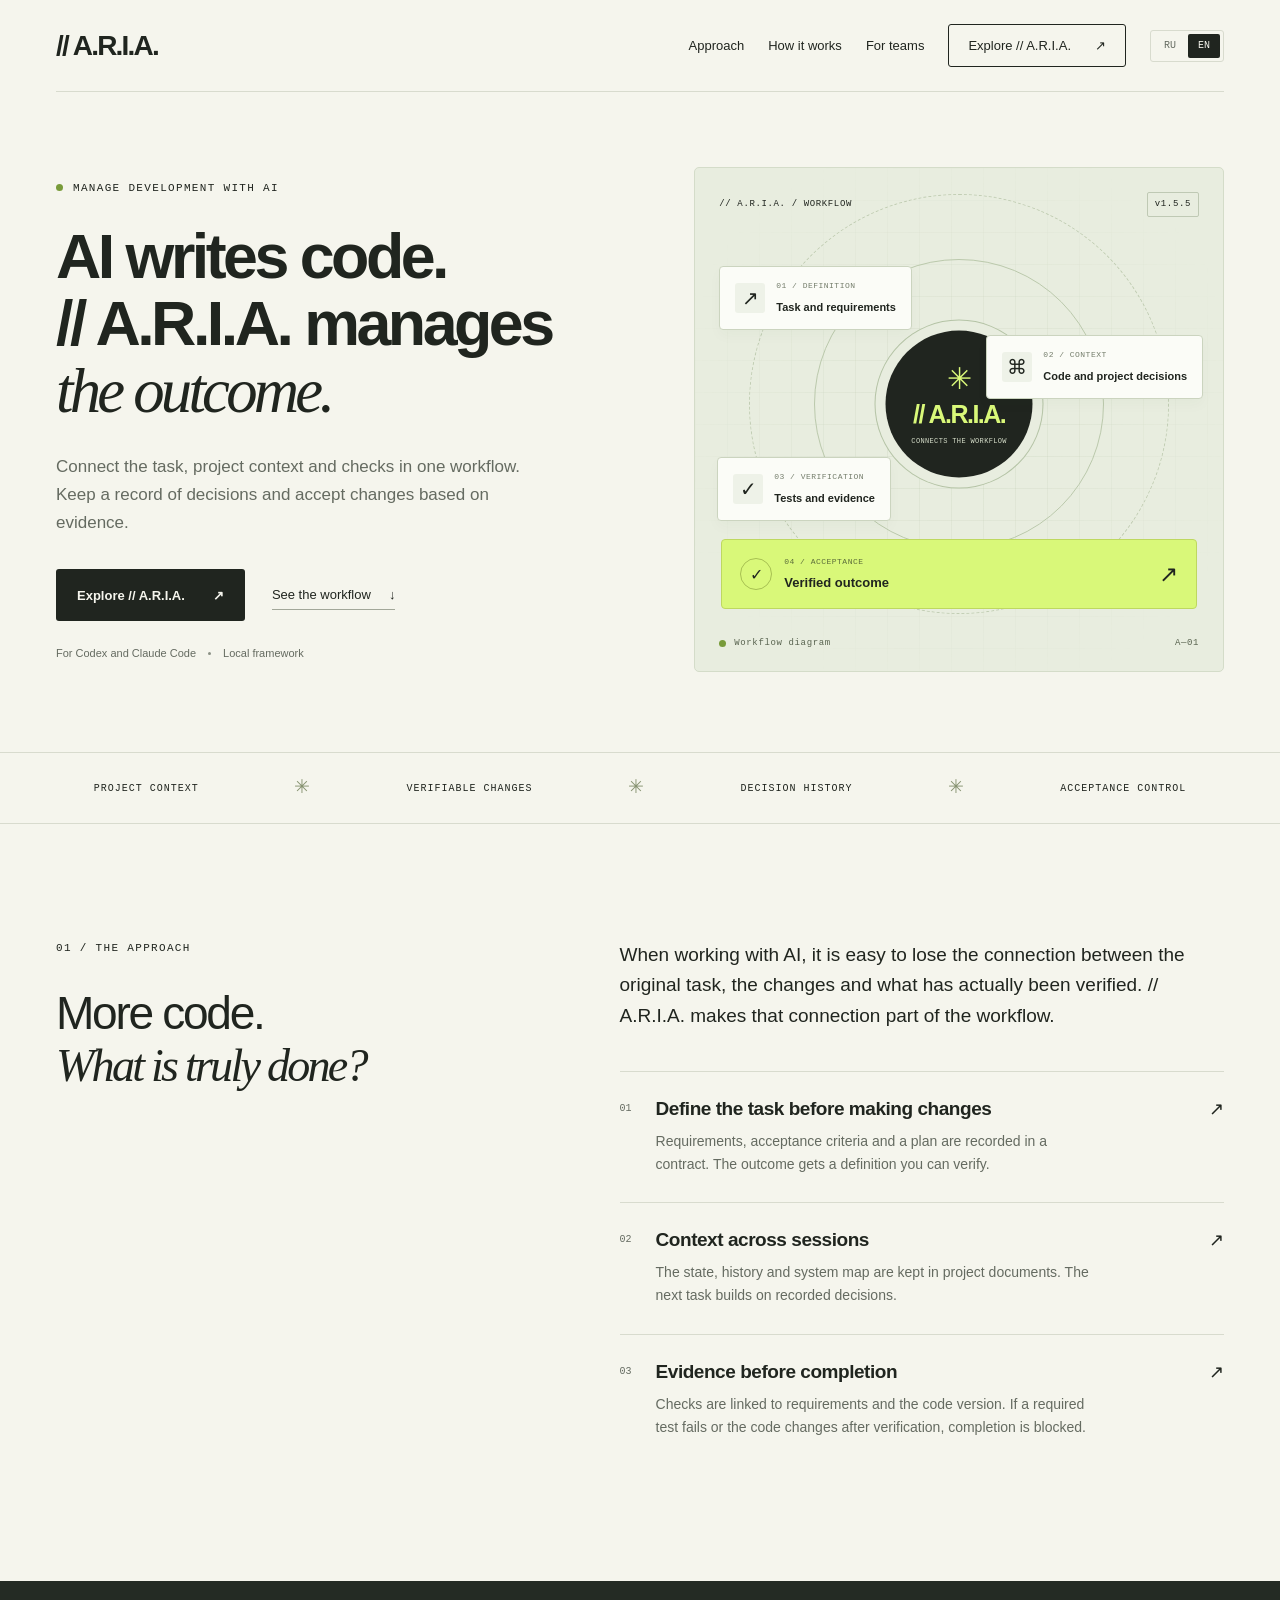
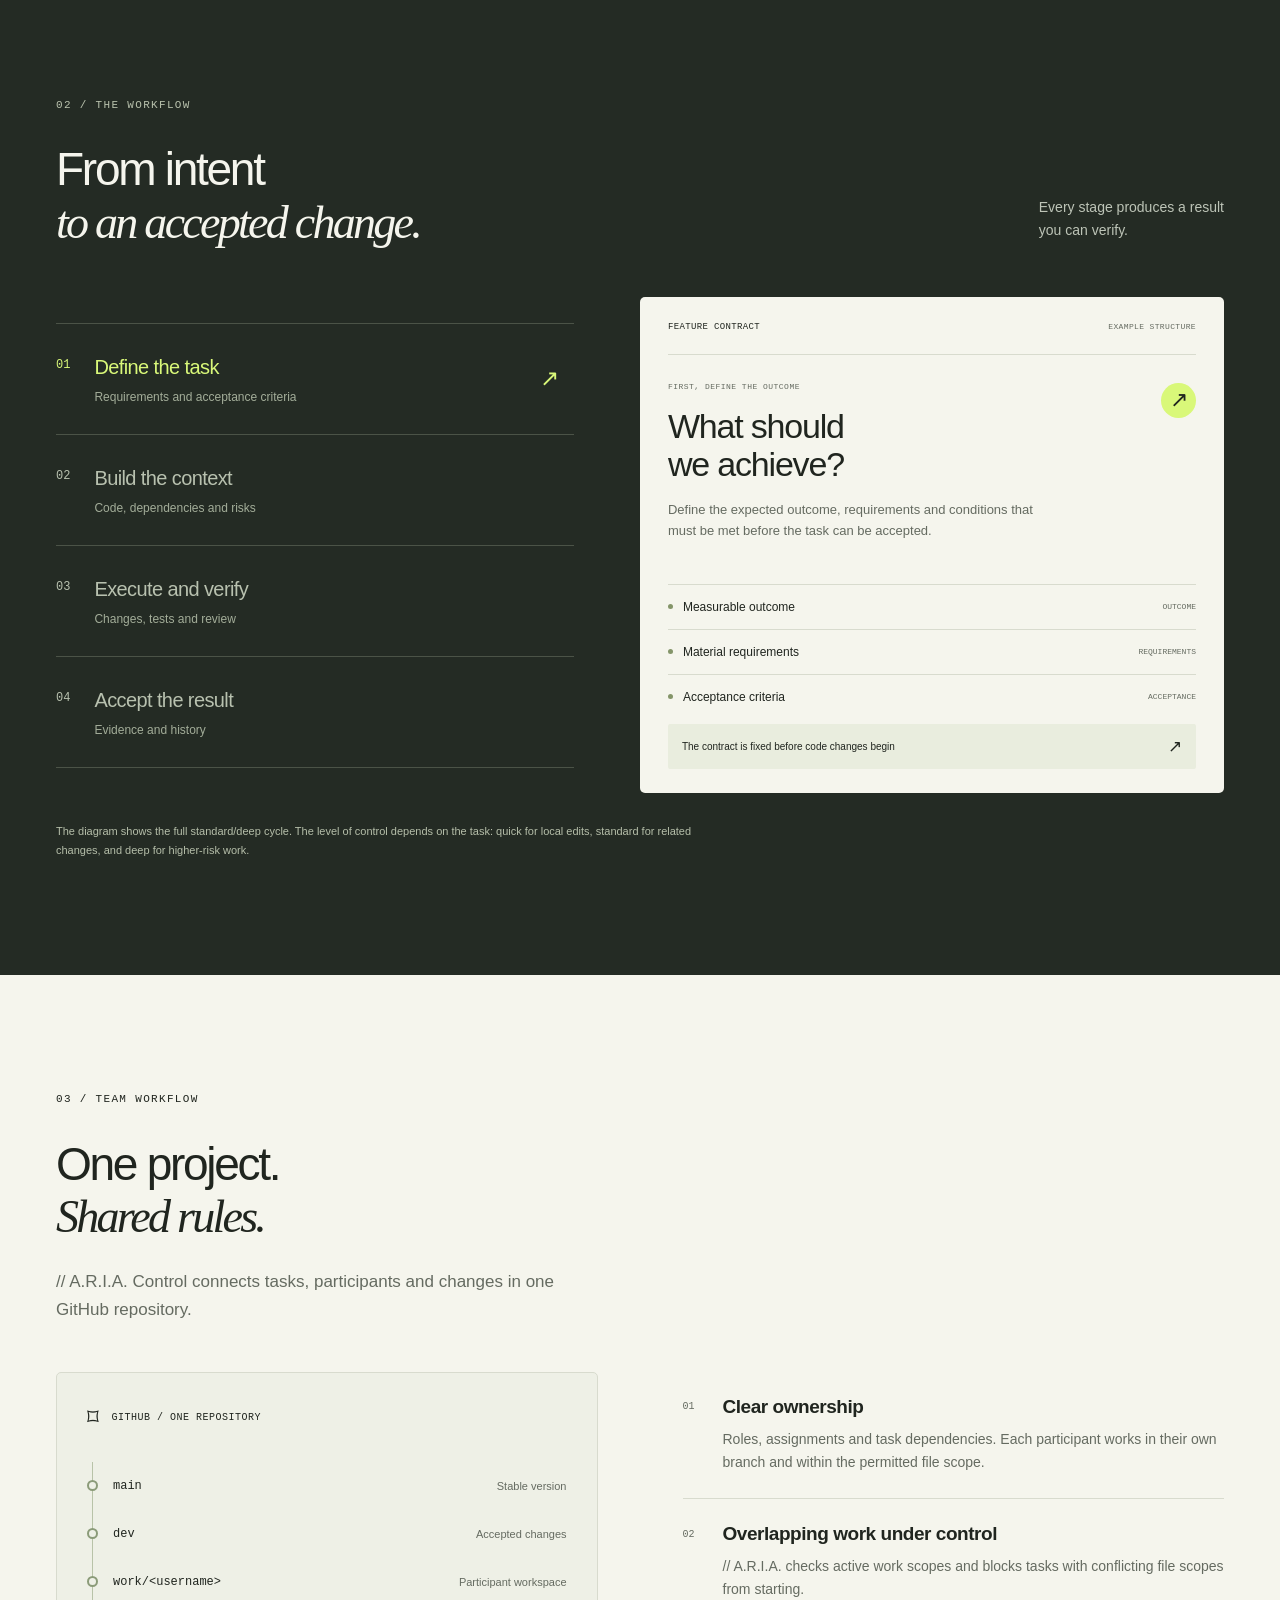
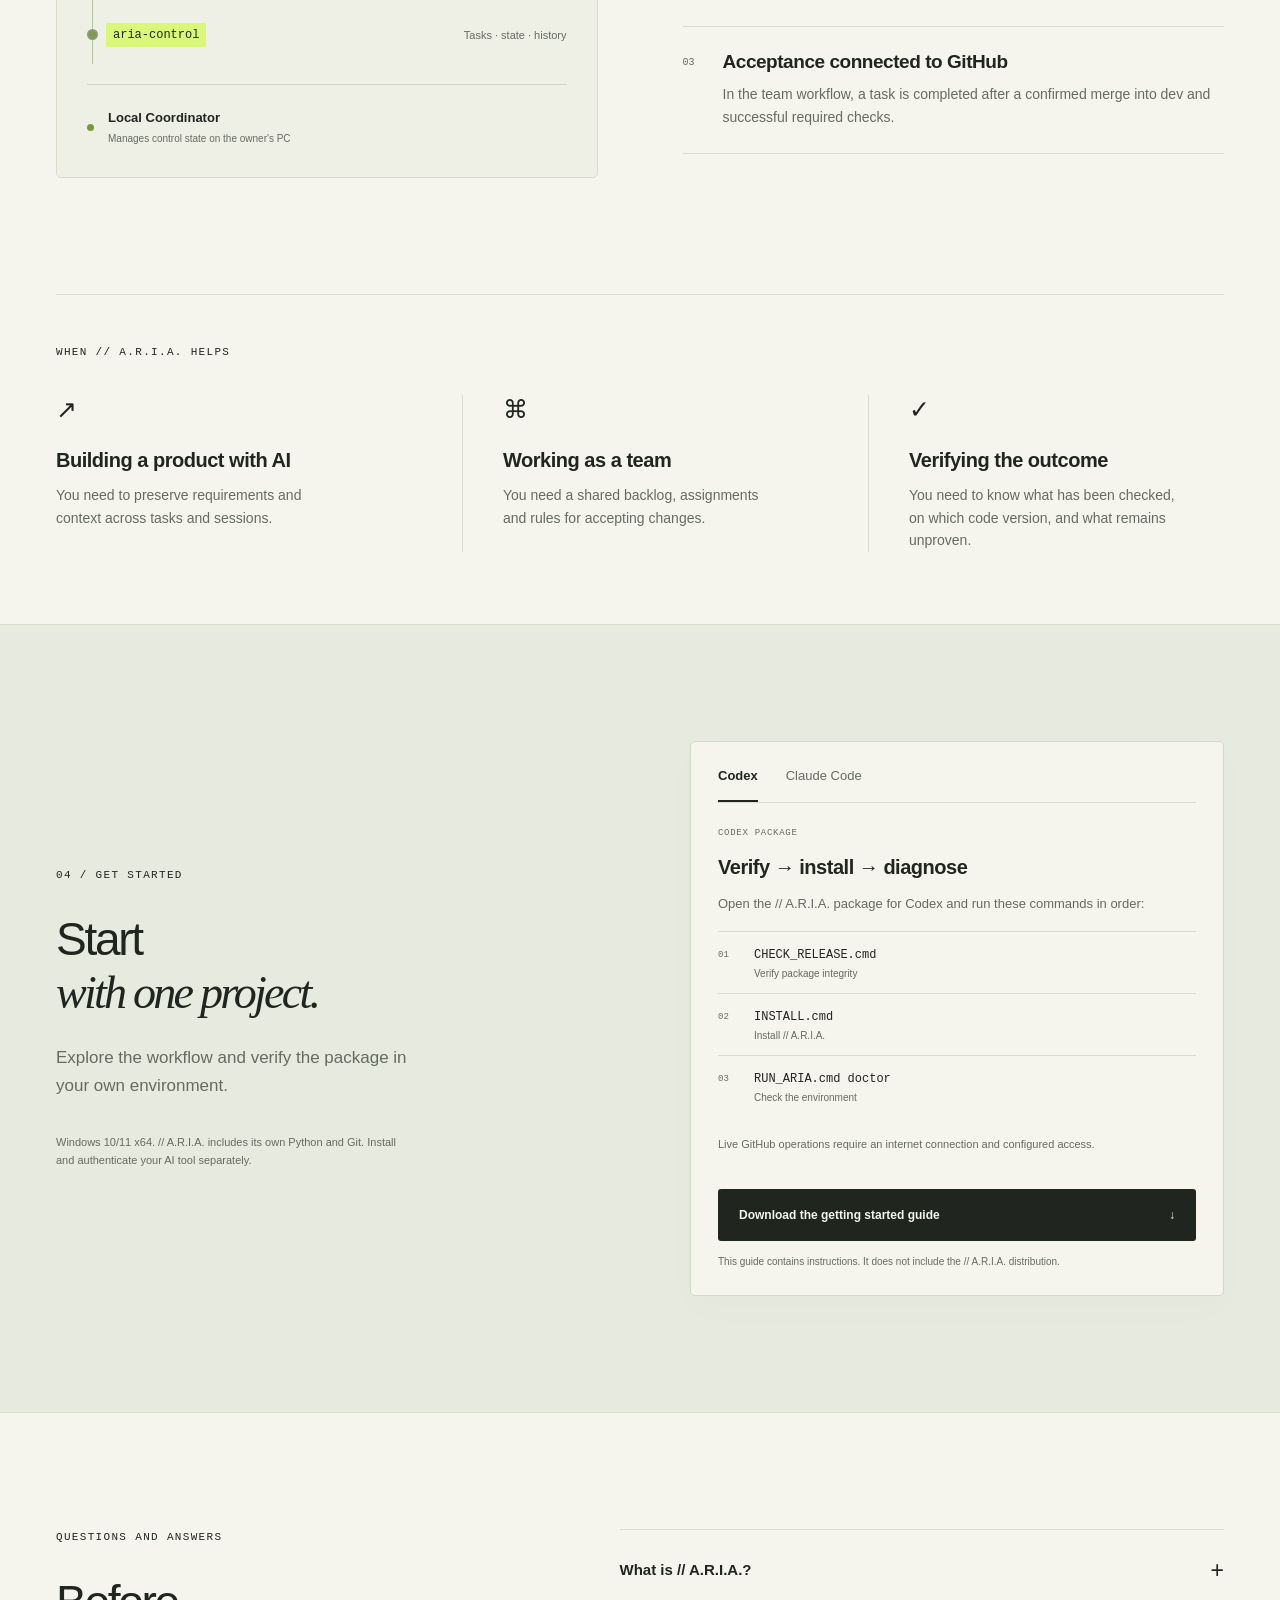
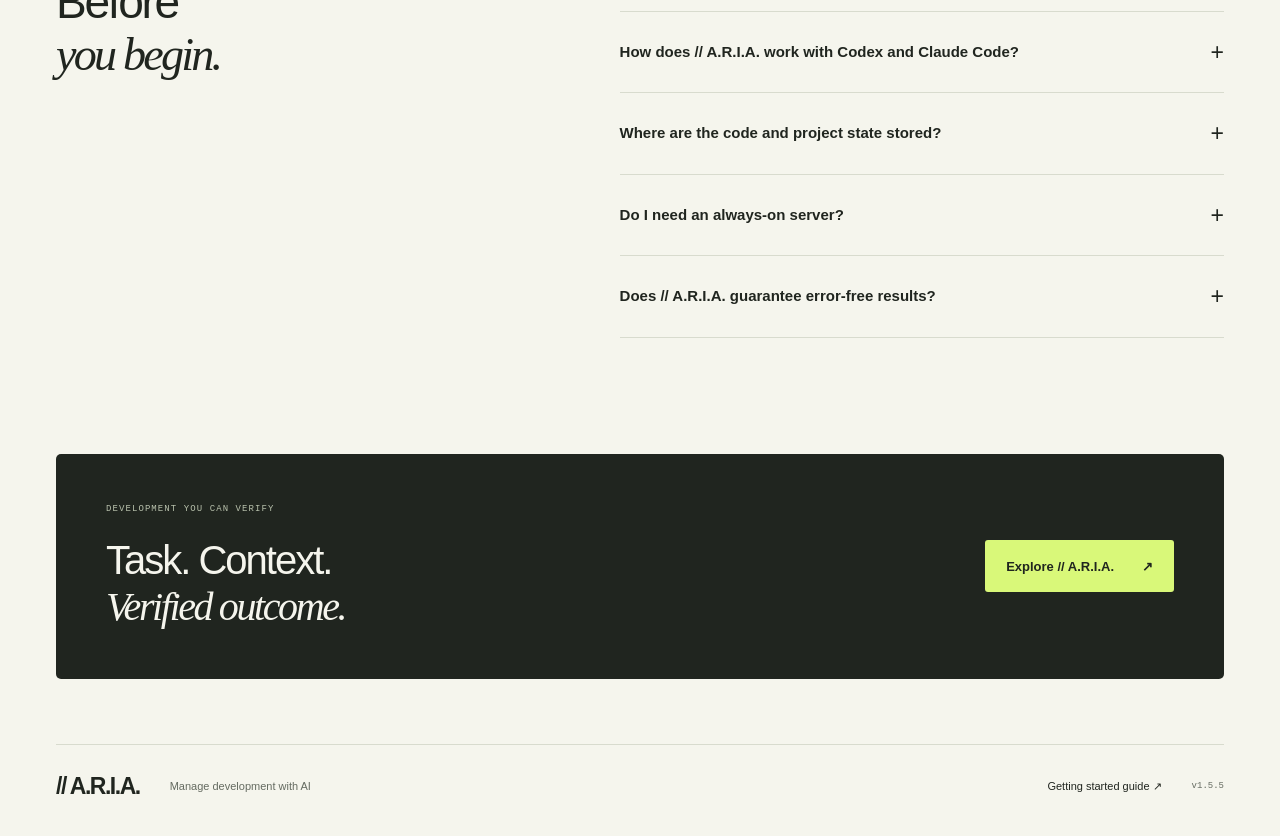
==== en.html @ c6d663f5 "Publish bilingual A.R.I.A. website" ====
<!doctype html>
<html lang="en">
<head>
  <meta charset="utf-8">
  <meta name="viewport" content="width=device-width, initial-scale=1">
  <meta name="theme-color" content="#20251f">
  <meta name="description" content="// A.R.I.A. — manage development with AI. Project context, requirements, checks and a history of accepted changes in one workflow. For Codex and Claude Code.">
  <title>// A.R.I.A. — from task to verified outcome</title>
  <link rel="stylesheet" href="styles.css">
  <link rel="alternate" hreflang="ru" href="index.html">
  <link rel="alternate" hreflang="en" href="en.html">
  <script src="app.js" defer></script>
</head>
<body>
  <a class="skip-link" href="#main">Skip to content</a>
  <header class="header">
    <a href="#" class="brand" aria-label="// A.R.I.A. — home">// A.R.I.A.</a>
    <nav id="navigation" aria-label="Main navigation">
      <a href="#approach">Approach</a>
      <a href="#workflow">How it works</a>
      <a href="#team">For teams</a>
      <a href="#start" class="nav-cta">Explore // A.R.I.A. <span aria-hidden="true">↗</span></a>
    </nav>
    <div class="header-actions">
      <div class="language-switch" aria-label="Select language">
        <a href="index.html" lang="ru" hreflang="ru" aria-label="Русский">RU</a>
        <a href="en.html" lang="en" hreflang="en" aria-label="English" aria-current="page">EN</a>
      </div>
      <button class="menu-toggle" aria-expanded="false" aria-controls="navigation" aria-label="Open menu"><span></span><span></span></button>
    </div>
  </header>
  <main id="main">
    <section class="hero section-shell">
      <div class="hero-copy">
        <p class="eyebrow"><span class="signal" aria-hidden="true"></span> MANAGE DEVELOPMENT WITH AI</p>
        <h1>AI writes code.<br><span class="hero-command">// A.R.I.A.</span> manages<br><span class="serif">the outcome.</span></h1>
        <p class="hero-description">Connect the task, project context and checks in one workflow. Keep a record of decisions and accept changes based on evidence.</p>
        <div class="hero-actions"><a class="button button-dark" href="#start">Explore // A.R.I.A. <span aria-hidden="true">↗</span></a><a class="text-link" href="#workflow">See the workflow <span aria-hidden="true">↓</span></a></div>
        <div class="hero-meta"><span>For Codex and Claude Code</span><span class="meta-divider" aria-hidden="true"></span><span>Local framework</span></div>
      </div>
      <div class="hero-visual" aria-label="Diagram connecting the task, checks and outcome">
        <div class="visual-grid" aria-hidden="true"></div>
        <div class="visual-topline"><span>// A.R.I.A. / WORKFLOW</span><span class="visual-version">v1.5.5</span></div>
        <div class="orbit orbit-one" aria-hidden="true"></div><div class="orbit orbit-two" aria-hidden="true"></div>
        <div class="node node-task"><span class="node-icon" aria-hidden="true">↗</span><div><small>01 / DEFINITION</small><strong>Task and requirements</strong></div></div>
        <div class="node node-context"><span class="node-icon" aria-hidden="true">⌘</span><div><small>02 / CONTEXT</small><strong>Code and project decisions</strong></div></div>
        <div class="core"><span class="core-plus" aria-hidden="true">✳</span><span class="core-name">// A.R.I.A.</span><small>CONNECTS THE WORKFLOW</small></div>
        <div class="node node-evidence"><span class="node-icon" aria-hidden="true">✓</span><div><small>03 / VERIFICATION</small><strong>Tests and evidence</strong></div></div>
        <div class="result-node"><span class="result-check" aria-hidden="true">✓</span><div><small>04 / ACCEPTANCE</small><strong>Verified outcome</strong></div><span class="result-arrow" aria-hidden="true">↗</span></div>
        <div class="visual-bottomline"><span class="signal" aria-hidden="true"></span> Workflow diagram <span class="visual-coordinate" aria-hidden="true">A—01</span></div>
      </div>
    </section>
    <div class="principles-strip" aria-label="// A.R.I.A. principles"><span>PROJECT CONTEXT</span><span aria-hidden="true">✳</span><span>VERIFIABLE CHANGES</span><span aria-hidden="true">✳</span><span>DECISION HISTORY</span><span aria-hidden="true">✳</span><span>ACCEPTANCE CONTROL</span></div>

    <section id="approach" class="section-shell approach section-pad">
      <div class="section-heading"><p class="eyebrow">01 / THE APPROACH</p><h2>More code.<br><span class="serif">What is truly done?</span></h2></div>
      <div class="approach-body"><p class="section-intro">When working with AI, it is easy to lose the connection between the original task, the changes and what has actually been verified. // A.R.I.A. makes that connection part of the workflow.</p>
        <div class="approach-row"><span class="row-number">01</span><div><h3>Define the task before making changes</h3><p>Requirements, acceptance criteria and a plan are recorded in a contract. The outcome gets a definition you can verify.</p></div><span class="row-symbol" aria-hidden="true">↗</span></div>
        <div class="approach-row"><span class="row-number">02</span><div><h3>Context across sessions</h3><p>The state, history and system map are kept in project documents. The next task builds on recorded decisions.</p></div><span class="row-symbol" aria-hidden="true">↗</span></div>
        <div class="approach-row"><span class="row-number">03</span><div><h3>Evidence before completion</h3><p>Checks are linked to requirements and the code version. If a required test fails or the code changes after verification, completion is blocked.</p></div><span class="row-symbol" aria-hidden="true">↗</span></div>
      </div>
    </section>

    <section id="workflow" class="workflow section-pad">
      <div class="section-shell">
        <div class="workflow-heading"><div><p class="eyebrow">02 / THE WORKFLOW</p><h2>From intent<br><span class="serif">to an accepted change.</span></h2></div><p>Every stage produces a result<br>you can verify.</p></div>
        <div class="workflow-layout">
          <div class="workflow-steps" role="tablist" aria-label="// A.R.I.A. workflow stages" aria-orientation="vertical">
            <button id="step-contract" class="step active" role="tab" aria-selected="true" aria-controls="workflow-panel" data-step="contract"><span class="step-number">01</span><span><strong>Define the task</strong><small>Requirements and acceptance criteria</small></span><span class="step-arrow" aria-hidden="true">↗</span></button>
            <button id="step-context" class="step" role="tab" aria-selected="false" aria-controls="workflow-panel" tabindex="-1" data-step="context"><span class="step-number">02</span><span><strong>Build the context</strong><small>Code, dependencies and risks</small></span><span class="step-arrow" aria-hidden="true">↗</span></button>
            <button id="step-verify" class="step" role="tab" aria-selected="false" aria-controls="workflow-panel" tabindex="-1" data-step="verify"><span class="step-number">03</span><span><strong>Execute and verify</strong><small>Changes, tests and review</small></span><span class="step-arrow" aria-hidden="true">↗</span></button>
            <button id="step-accept" class="step" role="tab" aria-selected="false" aria-controls="workflow-panel" tabindex="-1" data-step="accept"><span class="step-number">04</span><span><strong>Accept the result</strong><small>Evidence and history</small></span><span class="step-arrow" aria-hidden="true">↗</span></button>
          </div>
          <div id="workflow-panel" class="workflow-panel" role="tabpanel" tabindex="0" aria-labelledby="step-contract">
            <div class="panel-topline"><span id="artifact-name">FEATURE CONTRACT</span><span class="panel-example">EXAMPLE STRUCTURE</span></div>
            <div class="panel-main"><span class="artifact-icon" aria-hidden="true">↗</span><p id="artifact-kicker" class="panel-kicker">FIRST, DEFINE THE OUTCOME</p><h3 id="artifact-title">What should<br>we achieve?</h3><p id="artifact-description">Define the expected outcome, requirements and conditions that must be met before the task can be accepted.</p></div>
            <div id="artifact-items" class="artifact-items"><div><span class="item-dot" aria-hidden="true"></span><span>Measurable outcome</span><small>OUTCOME</small></div><div><span class="item-dot" aria-hidden="true"></span><span>Material requirements</span><small>REQUIREMENTS</small></div><div><span class="item-dot" aria-hidden="true"></span><span>Acceptance criteria</span><small>ACCEPTANCE</small></div></div>
            <div class="panel-footer"><span id="artifact-footer">The contract is fixed before code changes begin</span><span aria-hidden="true">↗</span></div>
          </div>
        </div>
        <p class="workflow-note">The diagram shows the full standard/deep cycle. The level of control depends on the task: quick for local edits, standard for related changes, and deep for higher-risk work.</p>
      </div>
    </section>

    <section id="team" class="section-shell team section-pad">
      <div class="team-header"><p class="eyebrow">03 / TEAM WORKFLOW</p><h2>One project.<br><span class="serif">Shared rules.</span></h2><p>// A.R.I.A. Control connects tasks, participants and changes in one GitHub repository.</p></div>
      <div class="team-layout"><div class="team-diagram"><div class="repo-label"><span aria-hidden="true">⌑</span> GITHUB / ONE REPOSITORY</div><div class="branch-line"><span class="branch-point" aria-hidden="true"></span><code>main</code><small>Stable version</small></div><div class="branch-line"><span class="branch-point" aria-hidden="true"></span><code>dev</code><small>Accepted changes</small></div><div class="branch-line"><span class="branch-point" aria-hidden="true"></span><code>work/&lt;username&gt;</code><small>Participant workspace</small></div><div class="branch-line branch-control"><span class="branch-point" aria-hidden="true"></span><code>aria-control</code><small>Tasks · state · history</small></div><div class="coordinator"><span class="signal" aria-hidden="true"></span><span><strong>Local Coordinator</strong><small>Manages control state on the owner's PC</small></span></div></div>
        <div class="team-features"><article><span class="feature-index">01</span><h3>Clear ownership</h3><p>Roles, assignments and task dependencies. Each participant works in their own branch and within the permitted file scope.</p></article><article><span class="feature-index">02</span><h3>Overlapping work under control</h3><p>// A.R.I.A. checks active work scopes and blocks tasks with conflicting file scopes from starting.</p></article><article><span class="feature-index">03</span><h3>Acceptance connected to GitHub</h3><p>In the team workflow, a task is completed after a confirmed merge into dev and successful required checks.</p></article></div></div>
    </section>

    <section class="fit section-shell"><p class="eyebrow">WHEN // A.R.I.A. HELPS</p><div class="fit-grid"><article><span class="fit-icon" aria-hidden="true">↗</span><h3>Building a product with AI</h3><p>You need to preserve requirements and context across tasks and sessions.</p></article><article><span class="fit-icon" aria-hidden="true">⌘</span><h3>Working as a team</h3><p>You need a shared backlog, assignments and rules for accepting changes.</p></article><article><span class="fit-icon" aria-hidden="true">✓</span><h3>Verifying the outcome</h3><p>You need to know what has been checked, on which code version, and what remains unproven.</p></article></div></section>

    <section id="start" class="start section-pad"><div class="section-shell start-layout"><div class="start-copy"><p class="eyebrow">04 / GET STARTED</p><h2>Start<br><span class="serif">with one project.</span></h2><p>Explore the workflow and verify the package in your own environment.</p><p class="release-caption">Windows 10/11 x64. // A.R.I.A. includes its own Python and Git. Install and authenticate your AI tool separately.</p></div>
        <div class="setup-card"><div class="tool-tabs" role="tablist" aria-label="Choose your tool"><button id="tool-codex" role="tab" aria-selected="true" aria-controls="setup-panel" data-tool="codex">Codex</button><button id="tool-claude" role="tab" aria-selected="false" aria-controls="setup-panel" tabindex="-1" data-tool="claude">Claude Code</button></div><div id="setup-panel" role="tabpanel" aria-labelledby="tool-codex" tabindex="0"><p class="setup-label" id="setup-label">CODEX PACKAGE</p><h3 id="setup-title">Verify → install → diagnose</h3><p id="setup-description">Open the // A.R.I.A. package for Codex and run these commands in order:</p><ol class="setup-commands"><li><span>01</span><code>CHECK_RELEASE.cmd</code><small>Verify package integrity</small></li><li><span>02</span><code>INSTALL.cmd</code><small>Install // A.R.I.A.</small></li><li><span>03</span><code id="diagnostic-command">RUN_ARIA.cmd doctor</code><small id="diagnostic-description">Check the environment</small></li></ol><p id="setup-requirement" class="setup-requirement">Live GitHub operations require an internet connection and configured access.</p><a class="button button-dark setup-download" href="getting-started-en.md" download>Download the getting started guide <span aria-hidden="true">↓</span></a><p class="setup-footnote">This guide contains instructions. It does not include the // A.R.I.A. distribution.</p></div></div>
      </div></section>

    <section class="section-shell faq section-pad"><div><p class="eyebrow">QUESTIONS AND ANSWERS</p><h2>Before<br><span class="serif">you begin.</span></h2></div><div class="faq-list"><details><summary>What is // A.R.I.A.?<span aria-hidden="true">+</span></summary><p>// A.R.I.A. is a local framework for managing and verifying digital product development with AI tools. It connects tasks, repository context, requirements, execution, review and evidence of the result.</p></details><details><summary>How does // A.R.I.A. work with Codex and Claude Code?<span aria-hidden="true">+</span></summary><p>Codex and Claude Code have separate packages and integration skills. The Claude Code package also installs a protective PreToolUse hook. Codex or Claude Code must be installed and authenticated separately.</p></details><details><summary>Where are the code and project state stored?<span aria-hidden="true">+</span></summary><p>The framework, product source code, // A.R.I.A. documents and local execution data have separate boundaries. The team workflow uses GitHub. AI data processing depends on the AI tool you use and its settings.</p></details><details><summary>Do I need an always-on server?<span aria-hidden="true">+</span></summary><p>Local work does not require a central server. In the team workflow, the Coordinator runs on the owner's PC. While it is offline, confirmed GitHub events wait for synchronization; processing resumes when the Coordinator starts.</p></details><details><summary>Does // A.R.I.A. guarantee error-free results?<span aria-hidden="true">+</span></summary><p>// A.R.I.A. verifies that defined conditions are met and preserves the evidence. The quality of the outcome depends on requirements, check coverage and the real environment. Framework verification does not replace acceptance testing of the product, external APIs or devices.</p></details></div></section>
    <section class="closing section-shell"><div><p class="eyebrow">DEVELOPMENT YOU CAN VERIFY</p><h2>Task. Context.<br><span class="serif">Verified outcome.</span></h2></div><a class="button button-lime" href="#start">Explore // A.R.I.A. <span aria-hidden="true">↗</span></a></section>
  </main>
  <footer class="footer section-shell"><a class="brand" href="#">// A.R.I.A.</a><p>Manage development with AI</p><a href="getting-started-en.md" download>Getting started guide ↗</a><span>v1.5.5</span></footer>
</body>
</html>
---- styles.css ----
@charset "UTF-8";
:root{--ink:#20251f;--muted:#656b61;--paper:#f5f5ed;--line:#d8dbce;--lime:#d9f879;--dark:#242b24;--radius:5px;--mono:Consolas,"SFMono-Regular",monospace;--sans:"Segoe UI",Arial,sans-serif}
*{box-sizing:border-box}html{scroll-behavior:smooth;scroll-padding-top:95px}body{margin:0;background:var(--paper);color:var(--ink);font-family:var(--sans);-webkit-font-smoothing:antialiased}a{color:inherit;text-decoration:none}button{font:inherit;color:inherit;cursor:pointer}button,a,summary{-webkit-tap-highlight-color:transparent}button:focus-visible,a:focus-visible,summary:focus-visible,[tabindex]:focus-visible{outline:3px solid #679014;outline-offset:5px}::selection{background:var(--lime);color:var(--ink)}.section-shell{width:min(1280px,calc(100% - 112px));margin-inline:auto}.section-pad{padding-block:116px}.serif{font-family:Georgia,"Times New Roman",serif;font-weight:400;font-style:italic;letter-spacing:-.06em}.eyebrow{font:11px/1.5 var(--mono);letter-spacing:.12em;margin:0 0 30px;display:flex;gap:10px;align-items:center}h1,h2,h3,p{margin-top:0}h1{font-size:clamp(48px,4.9vw,76px);line-height:1.07;letter-spacing:-.056em;font-weight:550;margin-bottom:28px}h2{font-size:clamp(35px,3.6vw,55px);line-height:1.14;letter-spacing:-.05em;font-weight:500;margin-bottom:24px}h3{font-weight:550;letter-spacing:-.024em}.signal{display:inline-block;width:7px;height:7px;background:#789b3a;border-radius:50%;flex-shrink:0}.header{height:92px;display:flex;justify-content:space-between;align-items:center;width:min(1280px,calc(100% - 112px));margin:auto;border-bottom:1px solid var(--line);position:relative;z-index:10}.brand{font-size:28px;font-weight:750;letter-spacing:-.065em;display:inline-flex;align-items:flex-end;gap:4px;line-height:1}.brand-dot{width:6px;height:6px;background:#83a847;display:inline-block;margin-bottom:4px}.header nav{display:flex;align-items:center;gap:33px;font-size:13px}.header nav>a:hover{color:#5c762e}.header .nav-cta{border:1px solid var(--ink);padding:13px 19px;border-radius:3px;display:flex;gap:24px}.menu-toggle{display:none}.hero{display:grid;grid-template-columns:1.12fr 1fr;gap:45px;align-items:center;padding-block:75px 80px}.hero .eyebrow{margin-bottom:27px}.hero-description{max-width:470px;font-size:17px;line-height:1.65;color:var(--muted);margin-bottom:32px}.hero-actions{display:flex;align-items:center;gap:27px;flex-wrap:wrap}.button{min-height:52px;padding:17px 21px;border-radius:3px;font-size:13px;font-weight:600;display:inline-flex;align-items:center;justify-content:space-between;gap:28px;transition:background .2s,transform .2s}.button:hover{transform:translateY(-2px)}.button-dark{background:var(--ink);color:var(--paper)}.button-dark:hover{background:#3b4633}.button-lime{background:var(--lime);color:var(--ink)}.button-lime:hover{background:#e9ffa5}.text-link{font-size:13px;display:inline-flex;gap:18px;align-items:center;border-bottom:1px solid #a2a799;padding-block:7px}.hero-meta{display:flex;gap:12px;align-items:center;color:var(--muted);font-size:11px;margin-top:26px}.meta-divider{width:3px;height:3px;background:#8b9185;border-radius:50%}.hero-visual{min-height:505px;background:#e8eddf;position:relative;overflow:hidden;border:1px solid #d4dcc9;border-radius:var(--radius)}.visual-grid{position:absolute;inset:0;background-image:linear-gradient(#96aa8522 1px,transparent 1px),linear-gradient(90deg,#96aa8522 1px,transparent 1px);background-size:32px 32px;mask-image:radial-gradient(ellipse,#000 10%,transparent 80%)}.visual-topline,.visual-bottomline{font:9px/1.4 var(--mono);letter-spacing:.07em;display:flex;align-items:center;position:absolute;left:24px;right:24px;z-index:2}.visual-topline{top:24px;justify-content:space-between}.visual-version{padding:5px 7px;border:1px solid #bfc9b4;border-radius:2px}.visual-bottomline{bottom:21px;gap:8px;color:#58634f}.visual-coordinate{margin-left:auto}.orbit{position:absolute;border:1px solid #bbc9ac;border-radius:50%;left:50%;top:47%;transform:translate(-50%,-50%)}.orbit-one{width:290px;height:290px}.orbit-two{width:420px;height:420px;border-style:dashed;border-color:#c1cdb3}.core{width:147px;height:147px;position:absolute;left:50%;top:47%;transform:translate(-50%,-50%);border-radius:50%;background:var(--ink);color:var(--lime);display:flex;flex-direction:column;align-items:center;justify-content:center;box-shadow:0 0 0 10px #e8eddf,0 0 0 11px #b4c3a5;z-index:3}.core-plus{font-size:30px;line-height:1;margin-bottom:6px}.core>span:not(.core-plus){font-size:29px;letter-spacing:-.06em;font-weight:650}.core small{font:7px var(--mono);letter-spacing:.05em;margin-top:8px;color:#d5ddc9}.node{position:absolute;z-index:4;border:1px solid #cbd4bf;background:#fbfcf7;padding:14px 15px;display:flex;align-items:center;gap:11px;border-radius:4px;box-shadow:0 6px 14px #34432007}.node-icon{width:30px;height:30px;display:grid;place-items:center;background:#eef2e8;border-radius:3px;font-size:20px}.node small,.result-node small{display:block;font:8px var(--mono);letter-spacing:.06em;color:#747d6b;margin-bottom:7px}.node strong,.result-node strong{font-size:11px;font-weight:600;white-space:nowrap}.node-task{left:24px;top:98px}.node-context{right:20px;top:167px}.node-evidence{left:22px;top:289px}.result-node{position:absolute;z-index:5;left:26px;right:26px;bottom:62px;display:flex;gap:12px;align-items:center;background:var(--lime);border:1px solid #bed860;border-radius:4px;padding:17px 18px}.result-node small{color:#5c6d3a}.result-node strong{font-size:13px}.result-check{height:32px;width:32px;border:1px solid #a7c052;border-radius:50%;display:grid;place-items:center}.result-arrow{margin-left:auto;font-size:23px}.principles-strip{min-height:72px;border-block:1px solid var(--line);padding:20px 56px;display:flex;align-items:center;justify-content:space-around;gap:20px;font:10px/1.5 var(--mono);letter-spacing:.1em}.principles-strip>span:nth-child(even){font-size:19px;color:#869270}.approach{display:grid;grid-template-columns:1fr 1.25fr;gap:80px}.section-intro{font-size:19px;line-height:1.6;max-width:590px;margin-bottom:40px}.approach-row{border-top:1px solid var(--line);padding:26px 0;display:flex;gap:24px}.row-number{font:10px var(--mono);color:var(--muted);padding-top:5px}.approach-row h3{font-size:19px;margin-bottom:10px}.approach-row p{font-size:14px;line-height:1.65;color:var(--muted);margin-bottom:0;max-width:445px}.row-symbol{margin-left:auto;align-self:flex-start;font-size:18px}.workflow{background:var(--dark);color:var(--paper)}.workflow .eyebrow{color:#b9c2ad}.workflow-heading{display:flex;justify-content:space-between;gap:40px;align-items:flex-end;margin-bottom:48px}.workflow-heading h2{margin-bottom:0}.workflow-heading>p{color:#bdc4b7;font-size:14px;line-height:1.6;margin:0 0 8px}.workflow-layout{display:grid;grid-template-columns:.94fr 1.06fr;gap:66px}.workflow-steps{display:flex;flex-direction:column;justify-content:center}.step{background:transparent;border:0;border-top:1px solid #4b5347;display:flex;align-items:center;text-align:left;gap:24px;width:100%;padding:30px 15px 30px 0;color:#b8c1af;position:relative;transition:color .2s,background .2s}.step:last-child{border-bottom:1px solid #4b5347}.step.active{color:var(--lime)}.step:hover{background:#ffffff04;color:var(--lime)}.step-number{font:12px var(--mono);align-self:flex-start;padding-top:4px}.step strong{display:block;font-size:20px;line-height:1.3;font-weight:500;letter-spacing:-.03em}.step small{display:block;font-size:12px;color:#a3ad99;margin-top:10px}.step-arrow{margin-left:auto;font-size:23px}.step:not(.active) .step-arrow{opacity:0}.workflow-panel{background:var(--paper);color:var(--ink);border-radius:var(--radius);padding:24px 28px}.panel-topline{display:flex;justify-content:space-between;font:9px/1.5 var(--mono);gap:12px;letter-spacing:.04em;padding-bottom:19px;border-bottom:1px solid var(--line)}.panel-example{color:var(--muted);font-size:8px}.panel-main{padding-block:26px 21px;position:relative}.artifact-icon{position:absolute;right:0;top:28px;background:var(--lime);width:35px;height:35px;display:grid;place-items:center;border-radius:50%;font-size:22px}.panel-kicker{font:8px/1.5 var(--mono);letter-spacing:.06em;margin-bottom:14px;padding-right:45px;color:var(--muted)}.panel-main h3{font-size:34px;font-weight:500;line-height:1.12;letter-spacing:-.035em;margin:0 0 17px}.panel-main>p:last-child{font-size:13px;line-height:1.6;max-width:365px;color:var(--muted);margin:0;min-height:63px}.artifact-items>div{padding:15px 0;border-top:1px solid var(--line);display:flex;align-items:center;gap:10px;font-size:12px}.artifact-items small{font:8px var(--mono);color:var(--muted);margin-left:auto;max-width:115px;text-align:right}.item-dot{width:5px;height:5px;border-radius:50%;background:#849569;flex-shrink:0}.panel-footer{background:#e9edde;padding:12px 14px;display:flex;align-items:center;justify-content:space-between;gap:12px;font-size:10px;border-radius:2px;margin-top:5px}.panel-footer>span:last-child{font-size:17px}.workflow-note{font-size:11px;color:#b5bea9;line-height:1.7;max-width:670px;margin:29px 0 0}.team-header{max-width:670px}.team-header>p:last-child{font-size:17px;line-height:1.65;color:var(--muted);max-width:510px;margin-bottom:48px}.team-layout{display:grid;grid-template-columns:1fr 1fr;gap:85px;align-items:center}.team-diagram{border:1px solid var(--line);border-radius:var(--radius);padding:31px 30px;background:#eef0e6}.repo-label{font:10px var(--mono);letter-spacing:.05em;display:flex;gap:12px;align-items:center;margin-bottom:30px}.repo-label>span{font-size:23px}.branch-line{display:flex;gap:15px;align-items:center;padding:17px 0;position:relative}.branch-line:before{content:"";width:1px;background:#b8c3a8;position:absolute;left:5px;top:0;bottom:0}.branch-point{width:11px;height:11px;border:2px solid #8b9b79;border-radius:50%;background:#eef0e6;z-index:1;flex-shrink:0}.branch-line code{font:12px var(--mono)}.branch-line small{font-size:11px;color:var(--muted);margin-left:auto;text-align:right}.branch-control code{background:var(--lime);padding:5px 7px;margin-left:-7px}.branch-control .branch-point{background:#809a4f}.coordinator{border-top:1px solid #d0d7c4;padding-top:25px;margin-top:20px;display:flex;gap:14px;align-items:center}.coordinator strong{font-size:13px;font-weight:550;display:block}.coordinator small{font-size:10px;color:var(--muted);display:block;margin-top:6px;line-height:1.5}.team-features article{position:relative;padding:24px 0 24px 40px;border-bottom:1px solid var(--line)}.team-features article:first-child{padding-top:0}.feature-index{position:absolute;left:0;top:30px;font:10px var(--mono);color:var(--muted)}.team-features article:first-child .feature-index{top:5px}.team-features h3{font-size:19px;margin-bottom:10px}.team-features p{font-size:14px;line-height:1.65;color:var(--muted);margin-bottom:0}.team-note{font-size:11px;line-height:1.65;color:var(--muted);margin:24px 0 0;max-width:660px}.fit{border-top:1px solid var(--line);padding-block:49px 72px}.fit .eyebrow{margin-bottom:35px}.fit-grid{display:grid;grid-template-columns:repeat(3,1fr);gap:50px}.fit-icon{display:block;font-size:25px;margin-bottom:25px}.fit-grid article+article{border-left:1px solid var(--line);padding-left:40px}.fit-grid h3{font-size:20px;margin-bottom:12px}.fit-grid p{font-size:14px;line-height:1.6;color:var(--muted);margin:0;max-width:270px}.start{background:#e7ebdf;border-block:1px solid #d8dfcc}.start-layout{display:grid;grid-template-columns:1fr 1fr;gap:100px;align-items:center}.start-copy>p:not(.eyebrow):not(.release-caption){font-size:17px;line-height:1.65;color:var(--muted);max-width:380px;margin-bottom:33px}.release-badge{display:inline-flex;align-items:center;gap:9px;padding:9px 12px;border:1px solid #b9c6a7;border-radius:3px;font:10px var(--mono)}.release-caption{font-size:11px;line-height:1.7;color:var(--muted);margin:18px 0 0;max-width:350px}.setup-card{background:var(--paper);border:1px solid #d2dac5;border-radius:var(--radius);padding:9px 27px 25px;box-shadow:0 12px 40px #29301d04}.tool-tabs{display:flex;border-bottom:1px solid var(--line);gap:28px;margin-bottom:25px}.tool-tabs button{background:none;border:0;border-bottom:2px solid transparent;padding:17px 0;font-size:13px;color:var(--muted)}.tool-tabs button[aria-selected=true]{border-color:var(--ink);color:var(--ink);font-weight:600}.setup-label{font:9px var(--mono);letter-spacing:.08em;color:var(--muted);margin-bottom:16px}.setup-card h3{font-size:20px;margin-bottom:13px;line-height:1.35}.setup-card #setup-description{font-size:13px;line-height:1.6;color:var(--muted);margin-bottom:17px}.setup-commands{list-style:none;padding:0;margin:0 0 19px}.setup-commands li{display:grid;grid-template-columns:24px 1fr;column-gap:12px;padding:14px 0;border-top:1px solid var(--line)}.setup-commands li>span{font:9px var(--mono);color:var(--muted);padding-top:4px;grid-row:span 2}.setup-commands code{font:12px/1.5 var(--mono);overflow-wrap:anywhere}.setup-commands small{font-size:10px;color:var(--muted);margin-top:4px}.setup-requirement{font-size:11px;line-height:1.6;color:var(--muted);min-height:36px;margin-bottom:17px}.setup-download{width:100%;font-size:12px}.setup-footnote{font-size:10px;line-height:1.6;color:var(--muted);margin:13px 0 0}.faq{display:grid;grid-template-columns:1fr 1.25fr;gap:80px}.faq-list details{border-top:1px solid var(--line)}.faq-list details:last-child{border-bottom:1px solid var(--line)}summary{list-style:none;display:flex;justify-content:space-between;gap:25px;align-items:center;cursor:pointer;font-size:15px;font-weight:550;line-height:1.5;padding:23px 0}summary::-webkit-details-marker{display:none}summary span{font-size:23px;font-weight:300;transition:transform .2s}details[open] summary span{transform:rotate(45deg)}details p{font-size:13px;line-height:1.8;color:var(--muted);margin-bottom:24px;max-width:550px}.closing{background:var(--ink);color:var(--paper);padding:49px 50px;display:flex;justify-content:space-between;align-items:center;gap:35px;border-radius:var(--radius);margin-bottom:65px}.closing .eyebrow{color:#b9c2ad;font-size:9px;margin-bottom:22px}.closing h2{font-size:40px;margin:0}.closing .button{flex-shrink:0}.footer{display:flex;align-items:center;justify-content:space-between;gap:30px;border-top:1px solid var(--line);padding-block:30px 40px}.footer .brand{font-size:23px}.footer p{font-size:11px;color:var(--muted);margin:0 auto 0 0}.footer>a:not(.brand){font-size:11px}.footer>span{font:9px var(--mono);color:var(--muted)}.skip-link{position:fixed;left:15px;top:-100px;z-index:100;background:var(--lime);padding:15px}.skip-link:focus{top:15px}
@media(min-width:1500px){h1{font-size:76px}.hero-visual{min-height:535px}.node-task{top:107px}.node-context{top:179px}.node-evidence{top:309px}}
@media(max-width:1100px){.section-shell,.header{width:calc(100% - 64px)}.hero{gap:26px}.hero-visual{min-height:475px}.hero-description{font-size:15px}.hero-actions{gap:20px}.hero-actions .button{padding-inline:17px;font-size:12px;gap:15px}.text-link{font-size:12px}.node{padding:12px 10px;gap:8px}.node strong{font-size:10px}.node-task{left:14px;top:92px}.node-context{right:12px;top:159px}.node-evidence{left:12px;top:280px}.node-icon{width:25px;height:25px}.core{width:127px;height:127px}.core small{font-size:6px}.result-node{left:15px;right:15px}.approach,.faq{gap:45px}.workflow-layout{gap:35px}.team-layout{gap:45px}.start-layout{gap:50px}.principles-strip{padding-inline:32px;font-size:9px}.fit-grid{gap:25px}.fit-grid article+article{padding-left:25px}.team-diagram{padding:26px 23px}.branch-line code{font-size:10px}.branch-line small{font-size:10px}.closing{padding:40px 35px}.closing h2{font-size:35px}.artifact-items small{font-size:7px}.panel-example{font-size:7px}}
@media(max-width:800px){.header{height:76px}.header nav{gap:20px;font-size:12px}.header nav>a:nth-child(3){display:none}.header .nav-cta{padding:10px 14px;gap:12px}.hero{grid-template-columns:1fr;padding-block:50px 45px;gap:42px}h1{font-size:clamp(49px,8vw,69px)}.hero-description{max-width:500px;font-size:17px}.hero-visual{min-height:480px;max-width:560px;width:100%;justify-self:center}.node-task{left:35px;top:95px}.node-context{right:35px;top:158px}.node-evidence{left:35px;top:280px}.node strong{font-size:12px}.node{padding:16px}.core{width:150px;height:150px}.core small{font-size:7px}.result-node{left:35px;right:35px}.principles-strip{display:grid;grid-template-columns:1fr 1fr;text-align:center;row-gap:14px;font-size:9px}.principles-strip>span:nth-child(even){display:none}.section-pad{padding-block:75px}.approach,.faq{grid-template-columns:1fr;gap:28px}.approach h2,.faq h2{margin-bottom:0}.section-intro{font-size:17px;margin-bottom:28px}.workflow-heading{display:block;margin-bottom:30px}.workflow-heading>p{margin-top:23px}.workflow-layout{grid-template-columns:1fr;gap:30px}.workflow-steps{display:grid;grid-template-columns:1fr 1fr;gap:0 20px}.step{gap:13px;padding-block:23px}.step strong{font-size:16px}.step small{font-size:10px}.step:nth-child(3){border-bottom:1px solid #4b5347}.workflow-panel{padding:23px 26px}.artifact-items small{font-size:8px}.panel-example{font-size:8px}.panel-main>p:last-child{max-width:420px;min-height:0}.team-layout{grid-template-columns:1fr;gap:35px}.team-header>p:last-child{font-size:16px;margin-bottom:32px}.team-diagram{padding:26px 28px}.branch-line code{font-size:12px}.branch-line small{font-size:11px}.team-features{display:grid;grid-template-columns:1fr;gap:0}.team-features h3{font-size:18px}.team-features article{padding-block:22px}.team-features article:first-child{padding-top:0}.fit-grid{grid-template-columns:1fr;gap:28px}.fit-grid article+article{padding:28px 0 0;border-left:0;border-top:1px solid var(--line)}.fit-grid article{position:relative;padding-left:50px!important}.fit-icon{position:absolute;left:0;top:0}.fit-grid article+article .fit-icon{top:28px}.fit-grid p{max-width:430px}.fit-grid h3{margin-bottom:8px}.fit{padding-block:40px 55px}.start-layout{grid-template-columns:1fr;gap:36px}.start-copy h2{margin-bottom:20px}.start-copy>p:not(.eyebrow):not(.release-caption){max-width:450px;margin-bottom:22px}.release-caption{max-width:480px}.setup-requirement{min-height:0}.closing{flex-direction:column;align-items:flex-start;padding:35px;gap:25px;margin-bottom:45px}.footer{flex-wrap:wrap;gap:20px}.footer p{flex-basis:70%}.footer>span{margin-left:auto}}
@media(max-width:520px){.section-shell,.header{width:calc(100% - 40px)}.header{height:72px}.brand{font-size:25px}.menu-toggle{display:flex;border:1px solid #bfc5b6;background:none;width:38px;height:34px;border-radius:3px;flex-direction:column;gap:5px;align-items:center;justify-content:center}.menu-toggle span{width:15px;height:1px;background:var(--ink)}.header nav{display:none;position:absolute;top:71px;left:-20px;right:-20px;flex-direction:column;align-items:stretch;background:var(--paper);border-bottom:1px solid var(--line);padding:20px;gap:0;box-shadow:0 12px 20px #20251f09}.header nav.open{display:flex}.header nav>a{padding:13px 0}.header nav>a:nth-child(3){display:block}.header .nav-cta{margin-top:10px;justify-content:space-between;padding:13px}.hero{padding-block:38px 35px;gap:32px}.hero .eyebrow{font-size:9px;letter-spacing:.08em;margin-bottom:22px}h1{font-size:clamp(42px,11.8vw,60px);line-height:1.08;margin-bottom:22px}.hero-description{font-size:15px;line-height:1.65;margin-bottom:25px}.hero-actions{gap:16px 24px}.button{min-height:49px;font-size:12px}.hero-meta{font-size:9px;gap:9px;flex-wrap:wrap;margin-top:21px}.hero-visual{min-height:435px}.visual-topline,.visual-bottomline{left:16px;right:16px;font-size:8px}.visual-topline{top:16px}.visual-bottomline{bottom:15px}.node-task{left:14px;top:72px}.node-context{right:12px;top:139px}.node-evidence{left:12px;top:264px}.node{padding:11px 12px;gap:8px}.node small{font-size:7px}.node strong{font-size:10px}.node-icon{width:23px;height:23px;font-size:17px}.core{width:114px;height:114px;top:48%;box-shadow:0 0 0 7px #e8eddf,0 0 0 8px #b4c3a5}.core>span:not(.core-plus){font-size:25px}.core-plus{font-size:25px;margin-bottom:2px}.core small{font-size:5px;margin-top:6px}.orbit-one{width:250px;height:250px;top:48%}.orbit-two{width:355px;height:355px;top:48%}.result-node{left:14px;right:14px;bottom:49px;padding:12px}.result-node strong{font-size:11px}.result-node small{font-size:7px}.result-check{width:27px;height:27px}.principles-strip{padding:20px;font-size:8px;gap:12px 10px;letter-spacing:.06em}.section-pad{padding-block:58px}h2{font-size:36px}.eyebrow{font-size:9px;margin-bottom:23px}.section-intro{font-size:16px}.approach-row{gap:16px;padding-block:22px}.approach-row h3{font-size:17px}.approach-row p{font-size:13px}.row-symbol{display:none}.workflow-heading h2{font-size:35px}.workflow-heading>p{font-size:13px}.step{gap:9px;padding-block:20px}.step-number{font-size:9px}.step strong{font-size:13px}.step small{font-size:9px;line-height:1.5;margin-top:7px}.step-arrow{font-size:17px}.workflow-steps{gap:0 13px}.workflow-panel{padding:20px}.panel-topline{font-size:8px}.panel-example{font-size:6px}.panel-main h3{font-size:30px}.panel-kicker{font-size:7px;max-width:260px}.panel-main>p:last-child{font-size:12px}.artifact-items>div{font-size:11px}.artifact-items small{font-size:6px;max-width:85px}.panel-footer{font-size:9px;padding:11px}.workflow-note{font-size:10px}.team-diagram{padding:22px 17px}.repo-label{font-size:8px;margin-bottom:18px}.branch-line{gap:11px;padding-block:16px}.branch-line code{font-size:10px}.branch-line small{font-size:9px;max-width:105px;line-height:1.5}.coordinator{gap:10px}.coordinator small{font-size:9px}.team-note{font-size:10px}.team-features h3{font-size:17px}.team-features p{font-size:13px}.team-features article{padding-left:30px}.team-header>p:last-child{font-size:15px}.fit-grid h3{font-size:18px}.fit-grid p{font-size:13px}.fit-grid article{padding-left:42px!important}.setup-card{padding:5px 20px 22px}.setup-card h3{font-size:18px}.setup-download{font-size:11px;gap:12px;padding-inline:14px}.setup-commands code{font-size:11px}.setup-footnote{font-size:9px}.start-copy>p:not(.eyebrow):not(.release-caption){font-size:15px}.release-caption{font-size:10px}.faq{gap:23px}summary{font-size:14px;padding-block:20px;gap:20px}details p{font-size:12px}.closing{width:calc(100% - 40px);padding:27px 23px;gap:27px}.closing h2{font-size:31px}.closing .eyebrow{font-size:7px;letter-spacing:.07em}.closing .button{width:100%;padding-inline:16px}.footer{gap:19px 15px;padding-block:25px 30px}.footer p{flex-basis:65%;font-size:10px}.footer>a:not(.brand){font-size:10px}.footer>span{font-size:8px}}
@media(prefers-reduced-motion:reduce){html{scroll-behavior:auto}*,*::before,*::after{transition:none!important;animation:none!important}}

/* Unified text product name. */
.brand{display:inline-block;white-space:nowrap}.hero-command{white-space:nowrap}.core .core-name{font-size:25px!important;white-space:nowrap;letter-spacing:-.065em}@media(max-width:1100px){.core .core-name{font-size:22px!important}}@media(max-width:520px){.core .core-name{font-size:20px!important}}
/* Language selection remains visible outside the mobile menu. */
.header nav{margin-left:auto;margin-right:24px;gap:24px}.header-actions{display:flex;align-items:center;gap:14px;flex-shrink:0}.language-switch{display:inline-flex;border:1px solid var(--line);border-radius:3px;padding:3px;gap:2px}.language-switch a{display:block;min-width:32px;padding:7px 6px;font:10px/1 var(--mono);text-align:center;border-radius:2px;color:var(--muted)}.language-switch a[aria-current=page]{background:var(--ink);color:var(--paper)}.language-switch a:not([aria-current]):hover{background:#e7ebdf;color:var(--ink)}
@media(max-width:1100px){.header nav{gap:18px;margin-right:18px}}
@media(max-width:800px){.header nav{gap:16px;margin-right:16px}.header .nav-cta{font-size:11px}}
@media(max-width:520px){.header nav{margin:0}.header-actions{gap:10px}.language-switch a{min-width:28px;padding:7px 5px}.header .nav-cta{font-size:12px}}
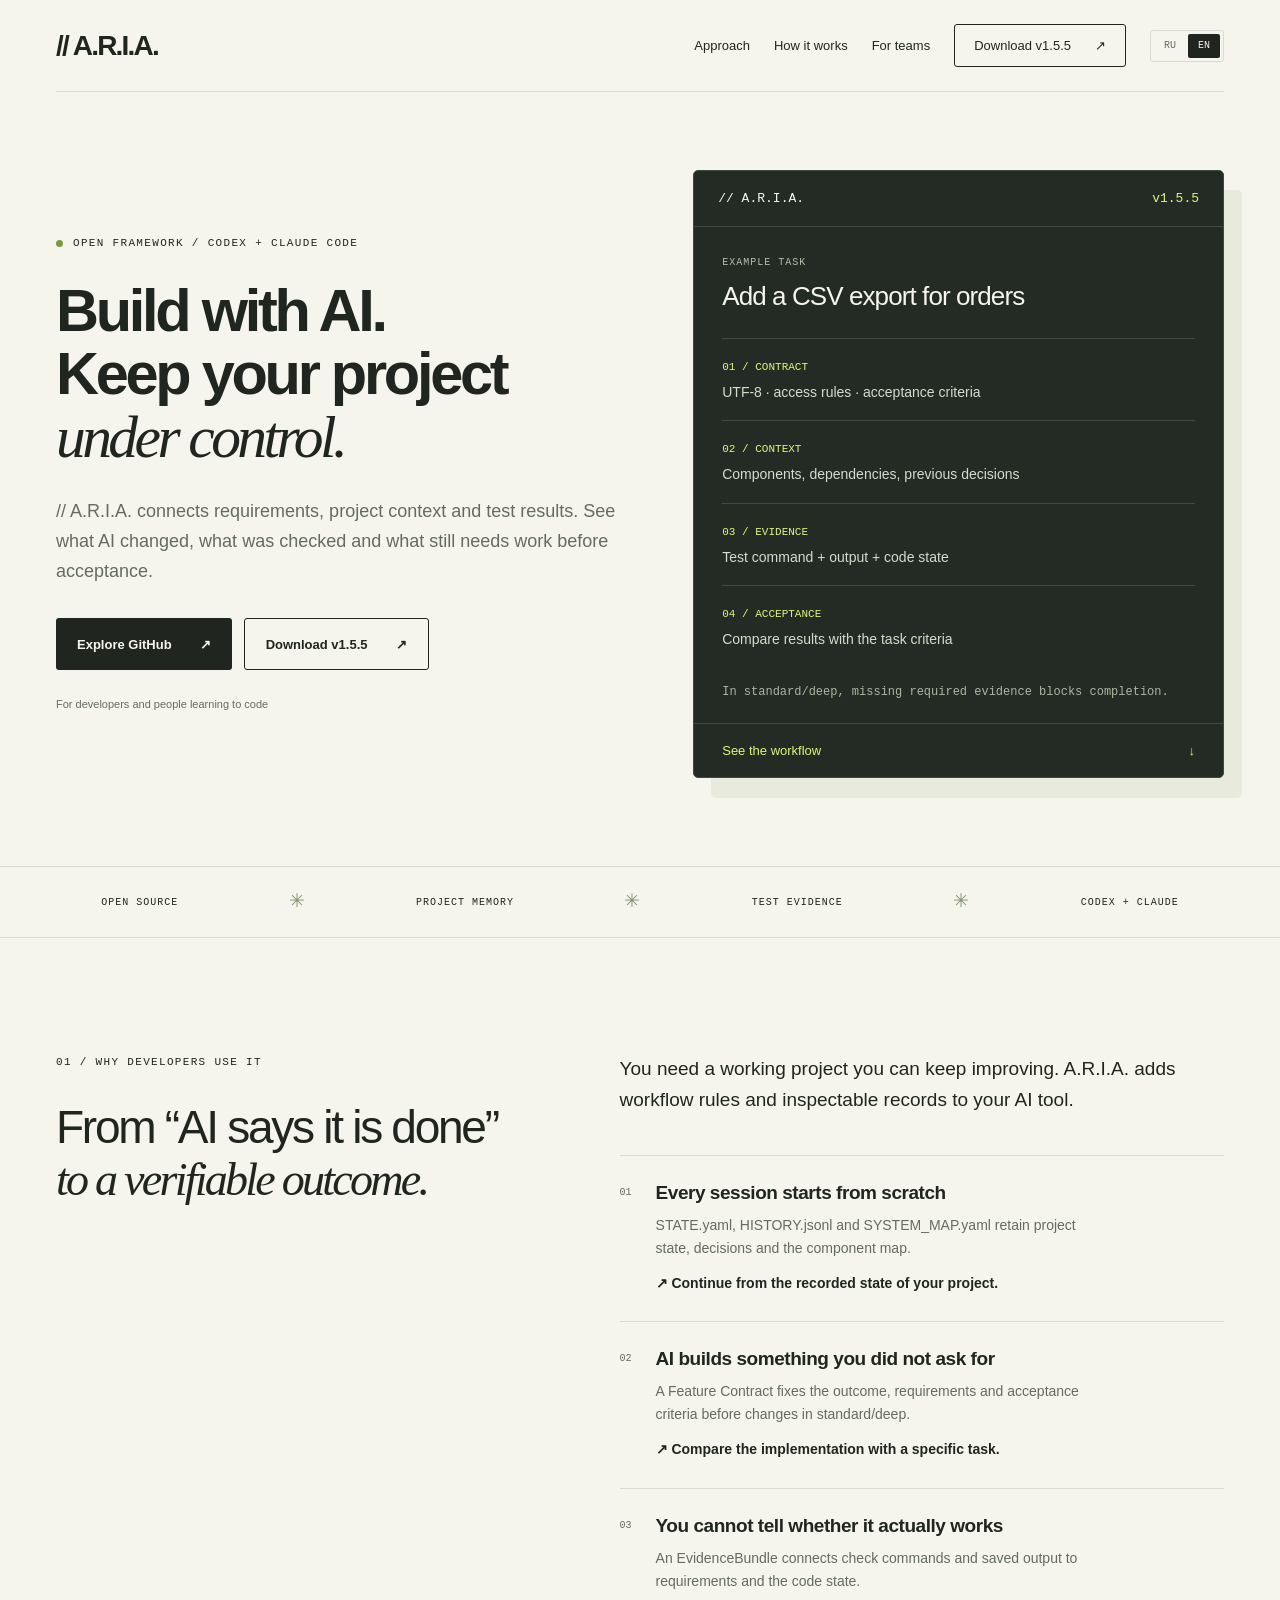
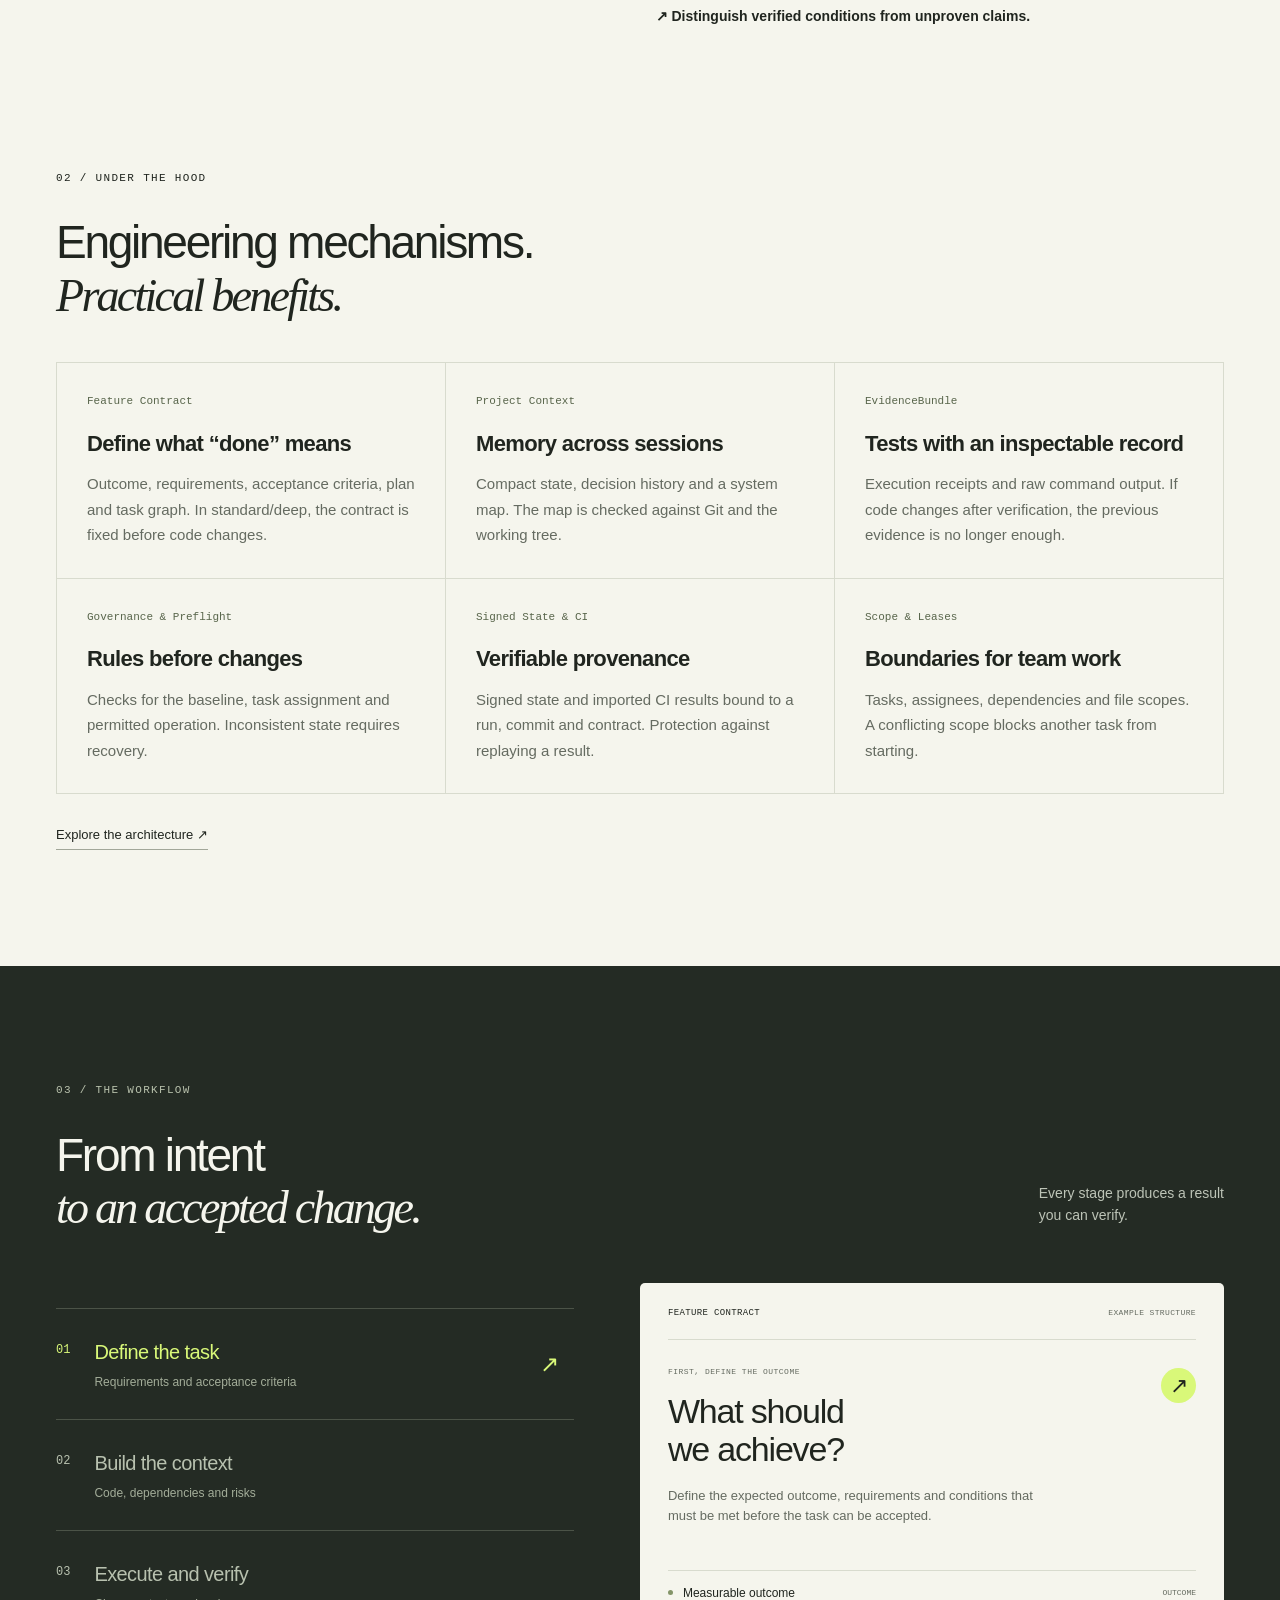
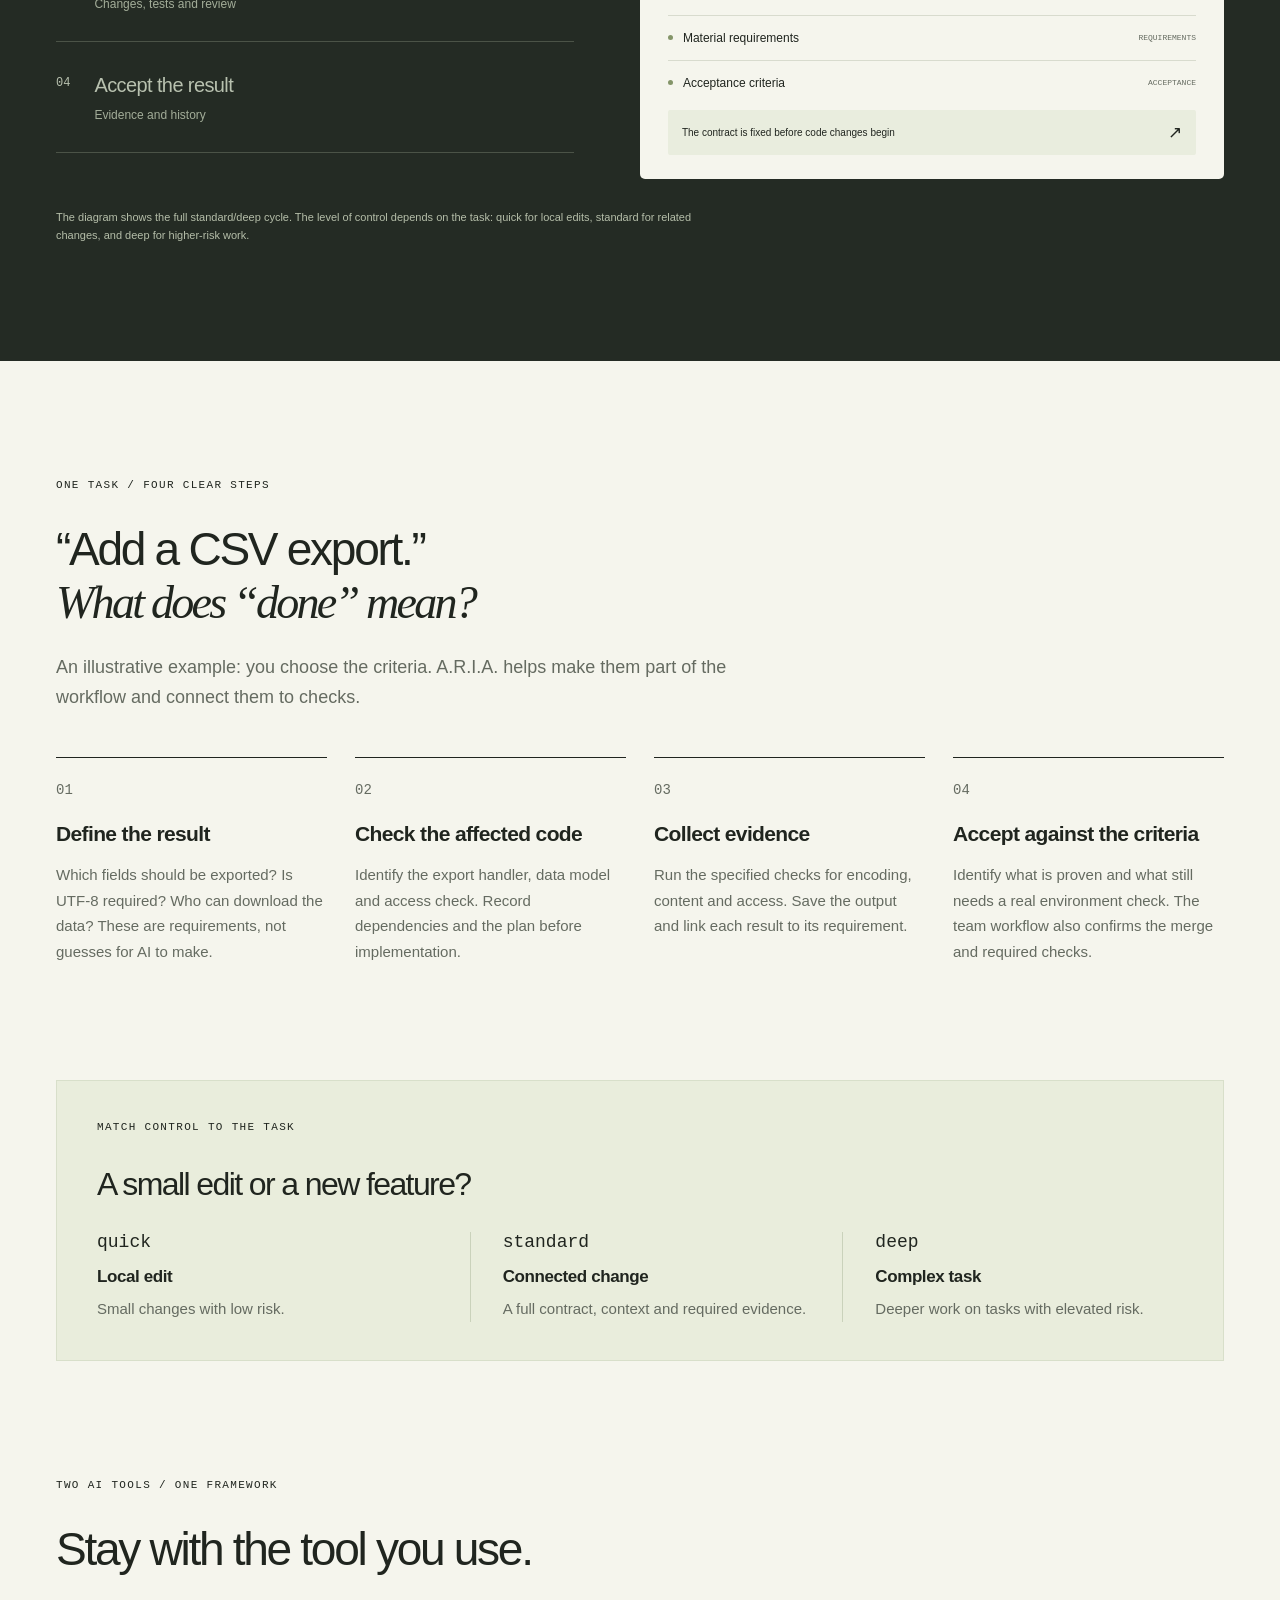
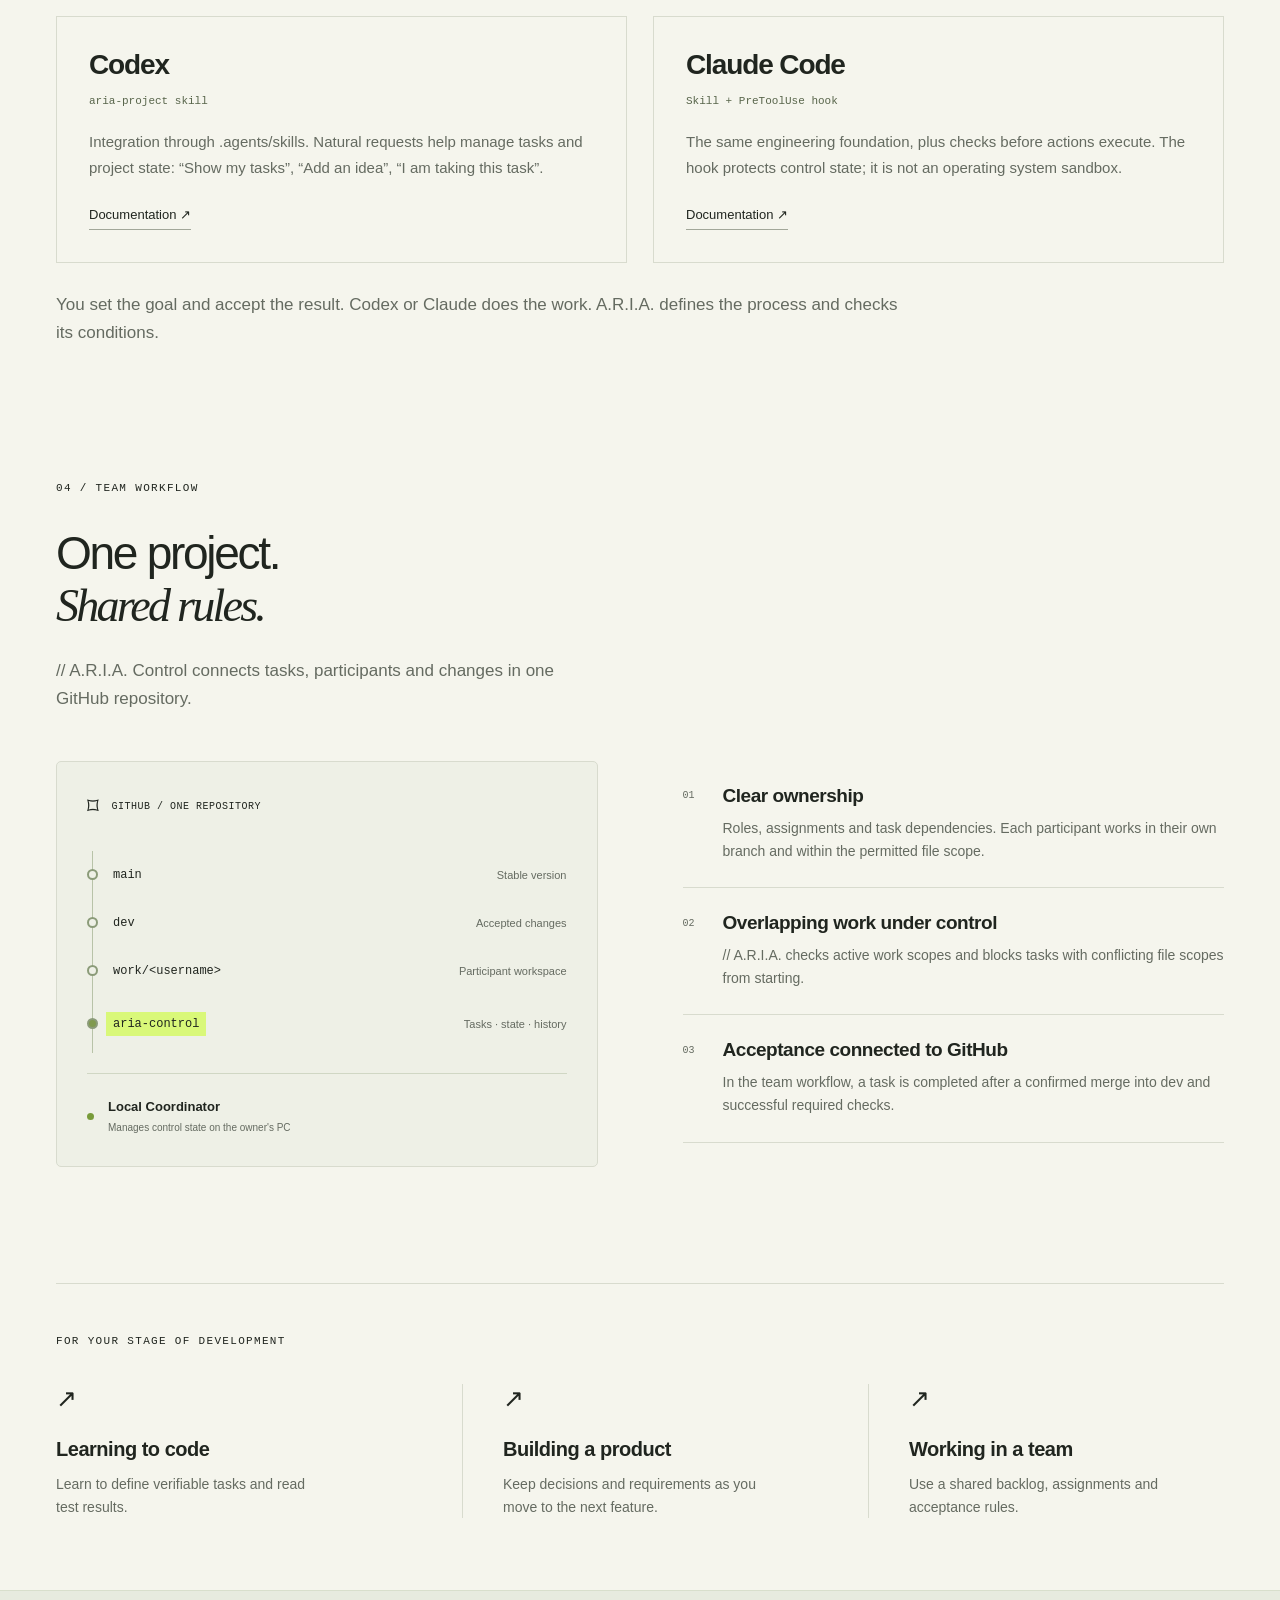
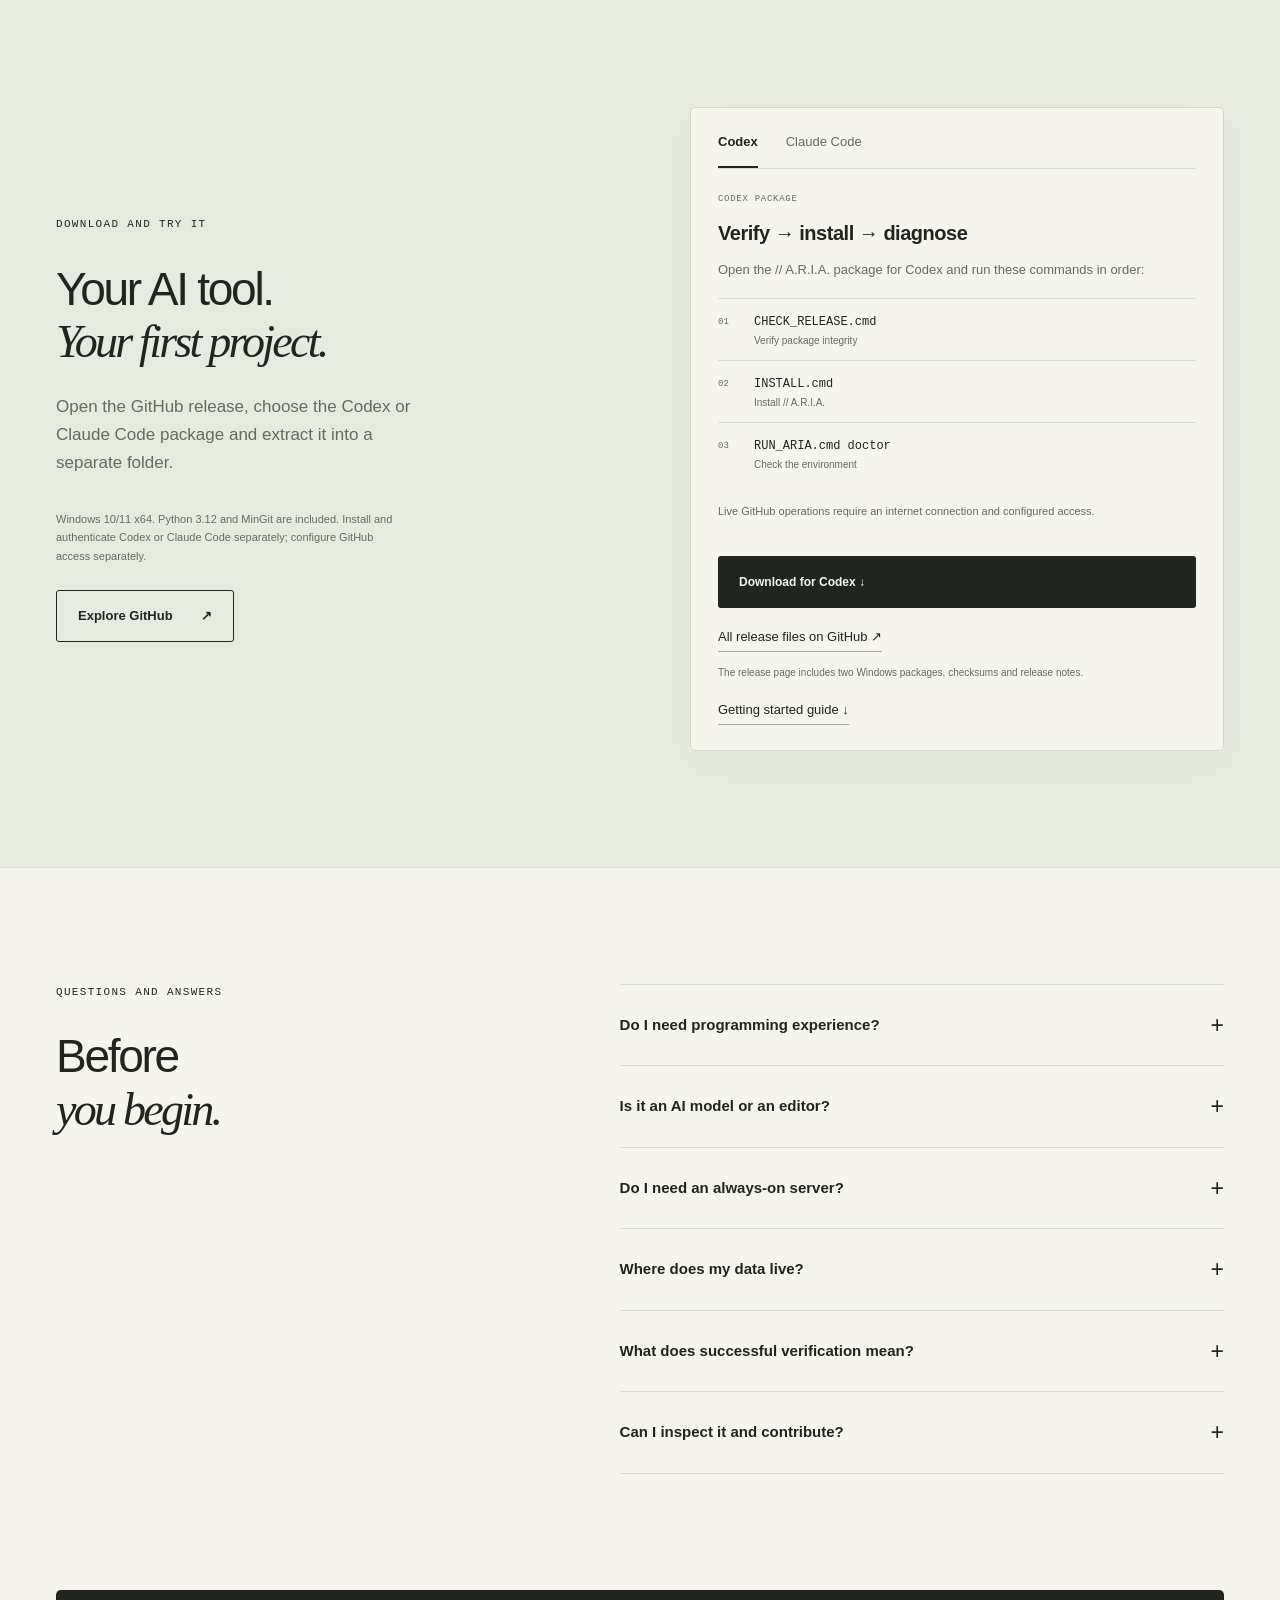
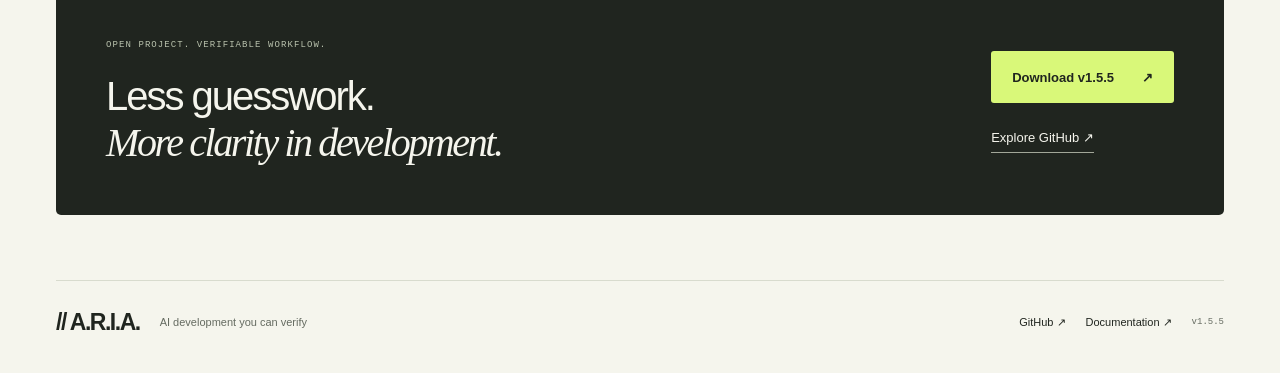
==== commit 5f0da2ce: "Explain ARIA for developers and link source and release downloads" ====
--- a/en.html
+++ b/en.html
@@ -1,102 +1,76 @@
-<!doctype html>
-<html lang="en">
-<head>
-  <meta charset="utf-8">
-  <meta name="viewport" content="width=device-width, initial-scale=1">
-  <meta name="theme-color" content="#20251f">
-  <meta name="description" content="// A.R.I.A. — manage development with AI. Project context, requirements, checks and a history of accepted changes in one workflow. For Codex and Claude Code.">
-  <title>// A.R.I.A. — from task to verified outcome</title>
-  <link rel="stylesheet" href="styles.css">
-  <link rel="alternate" hreflang="ru" href="index.html">
-  <link rel="alternate" hreflang="en" href="en.html">
-  <script src="app.js" defer></script>
-</head>
-<body>
-  <a class="skip-link" href="#main">Skip to content</a>
-  <header class="header">
-    <a href="#" class="brand" aria-label="// A.R.I.A. — home">// A.R.I.A.</a>
-    <nav id="navigation" aria-label="Main navigation">
-      <a href="#approach">Approach</a>
-      <a href="#workflow">How it works</a>
-      <a href="#team">For teams</a>
-      <a href="#start" class="nav-cta">Explore // A.R.I.A. <span aria-hidden="true">↗</span></a>
-    </nav>
-    <div class="header-actions">
-      <div class="language-switch" aria-label="Select language">
-        <a href="index.html" lang="ru" hreflang="ru" aria-label="Русский">RU</a>
-        <a href="en.html" lang="en" hreflang="en" aria-label="English" aria-current="page">EN</a>
-      </div>
-      <button class="menu-toggle" aria-expanded="false" aria-controls="navigation" aria-label="Open menu"><span></span><span></span></button>
-    </div>
-  </header>
-  <main id="main">
-    <section class="hero section-shell">
-      <div class="hero-copy">
-        <p class="eyebrow"><span class="signal" aria-hidden="true"></span> MANAGE DEVELOPMENT WITH AI</p>
-        <h1>AI writes code.<br><span class="hero-command">// A.R.I.A.</span> manages<br><span class="serif">the outcome.</span></h1>
-        <p class="hero-description">Connect the task, project context and checks in one workflow. Keep a record of decisions and accept changes based on evidence.</p>
-        <div class="hero-actions"><a class="button button-dark" href="#start">Explore // A.R.I.A. <span aria-hidden="true">↗</span></a><a class="text-link" href="#workflow">See the workflow <span aria-hidden="true">↓</span></a></div>
-        <div class="hero-meta"><span>For Codex and Claude Code</span><span class="meta-divider" aria-hidden="true"></span><span>Local framework</span></div>
-      </div>
-      <div class="hero-visual" aria-label="Diagram connecting the task, checks and outcome">
-        <div class="visual-grid" aria-hidden="true"></div>
-        <div class="visual-topline"><span>// A.R.I.A. / WORKFLOW</span><span class="visual-version">v1.5.5</span></div>
-        <div class="orbit orbit-one" aria-hidden="true"></div><div class="orbit orbit-two" aria-hidden="true"></div>
-        <div class="node node-task"><span class="node-icon" aria-hidden="true">↗</span><div><small>01 / DEFINITION</small><strong>Task and requirements</strong></div></div>
-        <div class="node node-context"><span class="node-icon" aria-hidden="true">⌘</span><div><small>02 / CONTEXT</small><strong>Code and project decisions</strong></div></div>
-        <div class="core"><span class="core-plus" aria-hidden="true">✳</span><span class="core-name">// A.R.I.A.</span><small>CONNECTS THE WORKFLOW</small></div>
-        <div class="node node-evidence"><span class="node-icon" aria-hidden="true">✓</span><div><small>03 / VERIFICATION</small><strong>Tests and evidence</strong></div></div>
-        <div class="result-node"><span class="result-check" aria-hidden="true">✓</span><div><small>04 / ACCEPTANCE</small><strong>Verified outcome</strong></div><span class="result-arrow" aria-hidden="true">↗</span></div>
-        <div class="visual-bottomline"><span class="signal" aria-hidden="true"></span> Workflow diagram <span class="visual-coordinate" aria-hidden="true">A—01</span></div>
-      </div>
-    </section>
-    <div class="principles-strip" aria-label="// A.R.I.A. principles"><span>PROJECT CONTEXT</span><span aria-hidden="true">✳</span><span>VERIFIABLE CHANGES</span><span aria-hidden="true">✳</span><span>DECISION HISTORY</span><span aria-hidden="true">✳</span><span>ACCEPTANCE CONTROL</span></div>
-
-    <section id="approach" class="section-shell approach section-pad">
-      <div class="section-heading"><p class="eyebrow">01 / THE APPROACH</p><h2>More code.<br><span class="serif">What is truly done?</span></h2></div>
-      <div class="approach-body"><p class="section-intro">When working with AI, it is easy to lose the connection between the original task, the changes and what has actually been verified. // A.R.I.A. makes that connection part of the workflow.</p>
-        <div class="approach-row"><span class="row-number">01</span><div><h3>Define the task before making changes</h3><p>Requirements, acceptance criteria and a plan are recorded in a contract. The outcome gets a definition you can verify.</p></div><span class="row-symbol" aria-hidden="true">↗</span></div>
-        <div class="approach-row"><span class="row-number">02</span><div><h3>Context across sessions</h3><p>The state, history and system map are kept in project documents. The next task builds on recorded decisions.</p></div><span class="row-symbol" aria-hidden="true">↗</span></div>
-        <div class="approach-row"><span class="row-number">03</span><div><h3>Evidence before completion</h3><p>Checks are linked to requirements and the code version. If a required test fails or the code changes after verification, completion is blocked.</p></div><span class="row-symbol" aria-hidden="true">↗</span></div>
-      </div>
-    </section>
-
-    <section id="workflow" class="workflow section-pad">
-      <div class="section-shell">
-        <div class="workflow-heading"><div><p class="eyebrow">02 / THE WORKFLOW</p><h2>From intent<br><span class="serif">to an accepted change.</span></h2></div><p>Every stage produces a result<br>you can verify.</p></div>
-        <div class="workflow-layout">
-          <div class="workflow-steps" role="tablist" aria-label="// A.R.I.A. workflow stages" aria-orientation="vertical">
-            <button id="step-contract" class="step active" role="tab" aria-selected="true" aria-controls="workflow-panel" data-step="contract"><span class="step-number">01</span><span><strong>Define the task</strong><small>Requirements and acceptance criteria</small></span><span class="step-arrow" aria-hidden="true">↗</span></button>
-            <button id="step-context" class="step" role="tab" aria-selected="false" aria-controls="workflow-panel" tabindex="-1" data-step="context"><span class="step-number">02</span><span><strong>Build the context</strong><small>Code, dependencies and risks</small></span><span class="step-arrow" aria-hidden="true">↗</span></button>
-            <button id="step-verify" class="step" role="tab" aria-selected="false" aria-controls="workflow-panel" tabindex="-1" data-step="verify"><span class="step-number">03</span><span><strong>Execute and verify</strong><small>Changes, tests and review</small></span><span class="step-arrow" aria-hidden="true">↗</span></button>
-            <button id="step-accept" class="step" role="tab" aria-selected="false" aria-controls="workflow-panel" tabindex="-1" data-step="accept"><span class="step-number">04</span><span><strong>Accept the result</strong><small>Evidence and history</small></span><span class="step-arrow" aria-hidden="true">↗</span></button>
-          </div>
-          <div id="workflow-panel" class="workflow-panel" role="tabpanel" tabindex="0" aria-labelledby="step-contract">
-            <div class="panel-topline"><span id="artifact-name">FEATURE CONTRACT</span><span class="panel-example">EXAMPLE STRUCTURE</span></div>
-            <div class="panel-main"><span class="artifact-icon" aria-hidden="true">↗</span><p id="artifact-kicker" class="panel-kicker">FIRST, DEFINE THE OUTCOME</p><h3 id="artifact-title">What should<br>we achieve?</h3><p id="artifact-description">Define the expected outcome, requirements and conditions that must be met before the task can be accepted.</p></div>
-            <div id="artifact-items" class="artifact-items"><div><span class="item-dot" aria-hidden="true"></span><span>Measurable outcome</span><small>OUTCOME</small></div><div><span class="item-dot" aria-hidden="true"></span><span>Material requirements</span><small>REQUIREMENTS</small></div><div><span class="item-dot" aria-hidden="true"></span><span>Acceptance criteria</span><small>ACCEPTANCE</small></div></div>
-            <div class="panel-footer"><span id="artifact-footer">The contract is fixed before code changes begin</span><span aria-hidden="true">↗</span></div>
-          </div>
-        </div>
-        <p class="workflow-note">The diagram shows the full standard/deep cycle. The level of control depends on the task: quick for local edits, standard for related changes, and deep for higher-risk work.</p>
-      </div>
-    </section>
-
-    <section id="team" class="section-shell team section-pad">
-      <div class="team-header"><p class="eyebrow">03 / TEAM WORKFLOW</p><h2>One project.<br><span class="serif">Shared rules.</span></h2><p>// A.R.I.A. Control connects tasks, participants and changes in one GitHub repository.</p></div>
-      <div class="team-layout"><div class="team-diagram"><div class="repo-label"><span aria-hidden="true">⌑</span> GITHUB / ONE REPOSITORY</div><div class="branch-line"><span class="branch-point" aria-hidden="true"></span><code>main</code><small>Stable version</small></div><div class="branch-line"><span class="branch-point" aria-hidden="true"></span><code>dev</code><small>Accepted changes</small></div><div class="branch-line"><span class="branch-point" aria-hidden="true"></span><code>work/&lt;username&gt;</code><small>Participant workspace</small></div><div class="branch-line branch-control"><span class="branch-point" aria-hidden="true"></span><code>aria-control</code><small>Tasks · state · history</small></div><div class="coordinator"><span class="signal" aria-hidden="true"></span><span><strong>Local Coordinator</strong><small>Manages control state on the owner's PC</small></span></div></div>
-        <div class="team-features"><article><span class="feature-index">01</span><h3>Clear ownership</h3><p>Roles, assignments and task dependencies. Each participant works in their own branch and within the permitted file scope.</p></article><article><span class="feature-index">02</span><h3>Overlapping work under control</h3><p>// A.R.I.A. checks active work scopes and blocks tasks with conflicting file scopes from starting.</p></article><article><span class="feature-index">03</span><h3>Acceptance connected to GitHub</h3><p>In the team workflow, a task is completed after a confirmed merge into dev and successful required checks.</p></article></div></div>
-    </section>
-
-    <section class="fit section-shell"><p class="eyebrow">WHEN // A.R.I.A. HELPS</p><div class="fit-grid"><article><span class="fit-icon" aria-hidden="true">↗</span><h3>Building a product with AI</h3><p>You need to preserve requirements and context across tasks and sessions.</p></article><article><span class="fit-icon" aria-hidden="true">⌘</span><h3>Working as a team</h3><p>You need a shared backlog, assignments and rules for accepting changes.</p></article><article><span class="fit-icon" aria-hidden="true">✓</span><h3>Verifying the outcome</h3><p>You need to know what has been checked, on which code version, and what remains unproven.</p></article></div></section>
-
-    <section id="start" class="start section-pad"><div class="section-shell start-layout"><div class="start-copy"><p class="eyebrow">04 / GET STARTED</p><h2>Start<br><span class="serif">with one project.</span></h2><p>Explore the workflow and verify the package in your own environment.</p><p class="release-caption">Windows 10/11 x64. // A.R.I.A. includes its own Python and Git. Install and authenticate your AI tool separately.</p></div>
-        <div class="setup-card"><div class="tool-tabs" role="tablist" aria-label="Choose your tool"><button id="tool-codex" role="tab" aria-selected="true" aria-controls="setup-panel" data-tool="codex">Codex</button><button id="tool-claude" role="tab" aria-selected="false" aria-controls="setup-panel" tabindex="-1" data-tool="claude">Claude Code</button></div><div id="setup-panel" role="tabpanel" aria-labelledby="tool-codex" tabindex="0"><p class="setup-label" id="setup-label">CODEX PACKAGE</p><h3 id="setup-title">Verify → install → diagnose</h3><p id="setup-description">Open the // A.R.I.A. package for Codex and run these commands in order:</p><ol class="setup-commands"><li><span>01</span><code>CHECK_RELEASE.cmd</code><small>Verify package integrity</small></li><li><span>02</span><code>INSTALL.cmd</code><small>Install // A.R.I.A.</small></li><li><span>03</span><code id="diagnostic-command">RUN_ARIA.cmd doctor</code><small id="diagnostic-description">Check the environment</small></li></ol><p id="setup-requirement" class="setup-requirement">Live GitHub operations require an internet connection and configured access.</p><a class="button button-dark setup-download" href="getting-started-en.md" download>Download the getting started guide <span aria-hidden="true">↓</span></a><p class="setup-footnote">This guide contains instructions. It does not include the // A.R.I.A. distribution.</p></div></div>
-      </div></section>
-
-    <section class="section-shell faq section-pad"><div><p class="eyebrow">QUESTIONS AND ANSWERS</p><h2>Before<br><span class="serif">you begin.</span></h2></div><div class="faq-list"><details><summary>What is // A.R.I.A.?<span aria-hidden="true">+</span></summary><p>// A.R.I.A. is a local framework for managing and verifying digital product development with AI tools. It connects tasks, repository context, requirements, execution, review and evidence of the result.</p></details><details><summary>How does // A.R.I.A. work with Codex and Claude Code?<span aria-hidden="true">+</span></summary><p>Codex and Claude Code have separate packages and integration skills. The Claude Code package also installs a protective PreToolUse hook. Codex or Claude Code must be installed and authenticated separately.</p></details><details><summary>Where are the code and project state stored?<span aria-hidden="true">+</span></summary><p>The framework, product source code, // A.R.I.A. documents and local execution data have separate boundaries. The team workflow uses GitHub. AI data processing depends on the AI tool you use and its settings.</p></details><details><summary>Do I need an always-on server?<span aria-hidden="true">+</span></summary><p>Local work does not require a central server. In the team workflow, the Coordinator runs on the owner's PC. While it is offline, confirmed GitHub events wait for synchronization; processing resumes when the Coordinator starts.</p></details><details><summary>Does // A.R.I.A. guarantee error-free results?<span aria-hidden="true">+</span></summary><p>// A.R.I.A. verifies that defined conditions are met and preserves the evidence. The quality of the outcome depends on requirements, check coverage and the real environment. Framework verification does not replace acceptance testing of the product, external APIs or devices.</p></details></div></section>
-    <section class="closing section-shell"><div><p class="eyebrow">DEVELOPMENT YOU CAN VERIFY</p><h2>Task. Context.<br><span class="serif">Verified outcome.</span></h2></div><a class="button button-lime" href="#start">Explore // A.R.I.A. <span aria-hidden="true">↗</span></a></section>
-  </main>
-  <footer class="footer section-shell"><a class="brand" href="#">// A.R.I.A.</a><p>Manage development with AI</p><a href="getting-started-en.md" download>Getting started guide ↗</a><span>v1.5.5</span></footer>
-</body>
-</html>
+<!doctype html>
+<html lang="en">
+<head>
+  <meta charset="utf-8">
+  <meta name="viewport" content="width=device-width, initial-scale=1">
+  <meta name="theme-color" content="#20251f">
+  <meta name="description" content="An open framework for development with Codex and Claude Code. Task contracts, project memory, test evidence and a shared GitHub workflow.">
+  <title>// A.R.I.A. — AI development you can verify</title>
+  <link rel="stylesheet" href="styles.css">
+  <link rel="alternate" hreflang="ru" href="index.html">
+  <link rel="alternate" hreflang="en" href="en.html">
+  <script src="app.js" defer></script>
+</head>
+<body>
+  <a class="skip-link" href="#main">Skip to content</a>
+  <header class="header">
+    <a href="#" class="brand" aria-label="// A.R.I.A. — home">// A.R.I.A.</a>
+    <nav id="navigation" aria-label="Main navigation">
+      <a href="#approach">Approach</a>
+      <a href="#workflow">How it works</a>
+      <a href="#team">For teams</a>
+      <a class="nav-cta" href="https://github.com/s41-i42-5va5/ARIA/releases/tag/v1.5.5">Download v1.5.5 <span aria-hidden="true">↗</span></a>
+    </nav>
+    <div class="header-actions">
+      <div class="language-switch" aria-label="Select language">
+        <a href="index.html" lang="ru" hreflang="ru" aria-label="Русский">RU</a>
+        <a href="en.html" lang="en" hreflang="en" aria-label="English" aria-current="page">EN</a>
+      </div>
+      <button class="menu-toggle" aria-expanded="false" aria-controls="navigation" aria-label="Open menu"><span></span><span></span></button>
+    </div>
+  </header>
+  <main id="main">
+    <section class="hero section-shell hero-v2"><div class="hero-copy"><p class="eyebrow"><span class="signal" aria-hidden="true"></span>OPEN FRAMEWORK / CODEX + CLAUDE CODE</p><h1>Build with AI.<br>Keep your project<br><span class="serif">under control.</span></h1><p class="hero-description">// A.R.I.A. connects requirements, project context and test results. See what AI changed, what was checked and what still needs work before acceptance.</p><div class="hero-actions"><a class="button button-dark" href="https://github.com/s41-i42-5va5/ARIA">Explore GitHub <span aria-hidden="true">↗</span></a><a class="button button-outline" href="https://github.com/s41-i42-5va5/ARIA/releases/tag/v1.5.5">Download v1.5.5 <span aria-hidden="true">↗</span></a></div><div class="hero-meta">For developers and people learning to code</div></div><div class="terminal-preview"><div class="terminal-bar"><span>// A.R.I.A.</span><span>v1.5.5</span></div><div class="terminal-body"><p class="terminal-label">EXAMPLE TASK</p><h2>Add a CSV export for orders</h2><div class="terminal-line"><span>01 / CONTRACT</span><p>UTF-8 · access rules · acceptance criteria</p></div><div class="terminal-line"><span>02 / CONTEXT</span><p>Components, dependencies, previous decisions</p></div><div class="terminal-line"><span>03 / EVIDENCE</span><p>Test command + output + code state</p></div><div class="terminal-line"><span>04 / ACCEPTANCE</span><p>Compare results with the task criteria</p></div><p class="terminal-note">In standard/deep, missing required evidence blocks completion.</p></div><a class="terminal-link" href="#workflow">See the workflow <span aria-hidden="true">↓</span></a></div></section>
+    <div class="principles-strip"><span>OPEN SOURCE</span><span aria-hidden="true">✳</span><span>PROJECT MEMORY</span><span aria-hidden="true">✳</span><span>TEST EVIDENCE</span><span aria-hidden="true">✳</span><span>CODEX + CLAUDE</span></div>
+
+    <section id="approach" class="section-shell approach section-pad"><div class="section-heading"><p class="eyebrow">01 / WHY DEVELOPERS USE IT</p><h2>From “AI says it is done”<br><span class="serif">to a verifiable outcome.</span></h2></div><div class="approach-body"><p class="section-intro">You need a working project you can keep improving. A.R.I.A. adds workflow rules and inspectable records to your AI tool.</p><div class="approach-row"><span class="row-number">01</span><div><h3>Every session starts from scratch</h3><p>STATE.yaml, HISTORY.jsonl and SYSTEM_MAP.yaml retain project state, decisions and the component map.</p><p class="benefit">↗ Continue from the recorded state of your project.</p></div></div><div class="approach-row"><span class="row-number">02</span><div><h3>AI builds something you did not ask for</h3><p>A Feature Contract fixes the outcome, requirements and acceptance criteria before changes in standard/deep.</p><p class="benefit">↗ Compare the implementation with a specific task.</p></div></div><div class="approach-row"><span class="row-number">03</span><div><h3>You cannot tell whether it actually works</h3><p>An EvidenceBundle connects check commands and saved output to requirements and the code state.</p><p class="benefit">↗ Distinguish verified conditions from unproven claims.</p></div></div></div></section><section class="capabilities section-shell section-pad"><p class="eyebrow">02 / UNDER THE HOOD</p><h2>Engineering mechanisms.<br><span class="serif">Practical benefits.</span></h2><div class="capability-grid"><article><span class="capability-code">Feature Contract</span><h3>Define what “done” means</h3><p>Outcome, requirements, acceptance criteria, plan and task graph. In standard/deep, the contract is fixed before code changes.</p></article><article><span class="capability-code">Project Context</span><h3>Memory across sessions</h3><p>Compact state, decision history and a system map. The map is checked against Git and the working tree.</p></article><article><span class="capability-code">EvidenceBundle</span><h3>Tests with an inspectable record</h3><p>Execution receipts and raw command output. If code changes after verification, the previous evidence is no longer enough.</p></article><article><span class="capability-code">Governance & Preflight</span><h3>Rules before changes</h3><p>Checks for the baseline, task assignment and permitted operation. Inconsistent state requires recovery.</p></article><article><span class="capability-code">Signed State & CI</span><h3>Verifiable provenance</h3><p>Signed state and imported CI results bound to a run, commit and contract. Protection against replaying a result.</p></article><article><span class="capability-code">Scope & Leases</span><h3>Boundaries for team work</h3><p>Tasks, assignees, dependencies and file scopes. A conflicting scope blocks another task from starting.</p></article></div><a class="text-link" href="https://github.com/s41-i42-5va5/ARIA/blob/main/docs/ARCHITECTURE.md">Explore the architecture ↗</a></section>
+
+    <section id="workflow" class="workflow section-pad">
+      <div class="section-shell">
+        <div class="workflow-heading"><div><p class="eyebrow">03 / THE WORKFLOW</p><h2>From intent<br><span class="serif">to an accepted change.</span></h2></div><p>Every stage produces a result<br>you can verify.</p></div>
+        <div class="workflow-layout">
+          <div class="workflow-steps" role="tablist" aria-label="// A.R.I.A. workflow stages" aria-orientation="vertical">
+            <button id="step-contract" class="step active" role="tab" aria-selected="true" aria-controls="workflow-panel" data-step="contract"><span class="step-number">01</span><span><strong>Define the task</strong><small>Requirements and acceptance criteria</small></span><span class="step-arrow" aria-hidden="true">↗</span></button>
+            <button id="step-context" class="step" role="tab" aria-selected="false" aria-controls="workflow-panel" tabindex="-1" data-step="context"><span class="step-number">02</span><span><strong>Build the context</strong><small>Code, dependencies and risks</small></span><span class="step-arrow" aria-hidden="true">↗</span></button>
+            <button id="step-verify" class="step" role="tab" aria-selected="false" aria-controls="workflow-panel" tabindex="-1" data-step="verify"><span class="step-number">03</span><span><strong>Execute and verify</strong><small>Changes, tests and review</small></span><span class="step-arrow" aria-hidden="true">↗</span></button>
+            <button id="step-accept" class="step" role="tab" aria-selected="false" aria-controls="workflow-panel" tabindex="-1" data-step="accept"><span class="step-number">04</span><span><strong>Accept the result</strong><small>Evidence and history</small></span><span class="step-arrow" aria-hidden="true">↗</span></button>
+          </div>
+          <div id="workflow-panel" class="workflow-panel" role="tabpanel" tabindex="0" aria-labelledby="step-contract">
+            <div class="panel-topline"><span id="artifact-name">FEATURE CONTRACT</span><span class="panel-example">EXAMPLE STRUCTURE</span></div>
+            <div class="panel-main"><span class="artifact-icon" aria-hidden="true">↗</span><p id="artifact-kicker" class="panel-kicker">FIRST, DEFINE THE OUTCOME</p><h3 id="artifact-title">What should<br>we achieve?</h3><p id="artifact-description">Define the expected outcome, requirements and conditions that must be met before the task can be accepted.</p></div>
+            <div id="artifact-items" class="artifact-items"><div><span class="item-dot" aria-hidden="true"></span><span>Measurable outcome</span><small>OUTCOME</small></div><div><span class="item-dot" aria-hidden="true"></span><span>Material requirements</span><small>REQUIREMENTS</small></div><div><span class="item-dot" aria-hidden="true"></span><span>Acceptance criteria</span><small>ACCEPTANCE</small></div></div>
+            <div class="panel-footer"><span id="artifact-footer">The contract is fixed before code changes begin</span><span aria-hidden="true">↗</span></div>
+          </div>
+        </div>
+        <p class="workflow-note">The diagram shows the full standard/deep cycle. The level of control depends on the task: quick for local edits, standard for related changes, and deep for higher-risk work.</p>
+      </div>
+    </section>
+
+    <section class="sample section-shell section-pad"><p class="eyebrow">ONE TASK / FOUR CLEAR STEPS</p><h2>“Add a CSV export.”<br><span class="serif">What does “done” mean?</span></h2><p class="sample-intro">An illustrative example: you choose the criteria. A.R.I.A. helps make them part of the workflow and connect them to checks.</p><div class="sample-grid"><article><span class="sample-number">01</span><h3>Define the result</h3><p>Which fields should be exported? Is UTF-8 required? Who can download the data? These are requirements, not guesses for AI to make.</p></article><article><span class="sample-number">02</span><h3>Check the affected code</h3><p>Identify the export handler, data model and access check. Record dependencies and the plan before implementation.</p></article><article><span class="sample-number">03</span><h3>Collect evidence</h3><p>Run the specified checks for encoding, content and access. Save the output and link each result to its requirement.</p></article><article><span class="sample-number">04</span><h3>Accept against the criteria</h3><p>Identify what is proven and what still needs a real environment check. The team workflow also confirms the merge and required checks.</p></article></div></section><section class="modes section-shell"><p class="eyebrow">MATCH CONTROL TO THE TASK</p><h2>A small edit or a new feature?</h2><div class="mode-grid"><article><code>quick</code><h3>Local edit</h3><p>Small changes with low risk.</p></article><article><code>standard</code><h3>Connected change</h3><p>A full contract, context and required evidence.</p></article><article><code>deep</code><h3>Complex task</h3><p>Deeper work on tasks with elevated risk.</p></article></div></section><section class="integrations section-shell section-pad"><p class="eyebrow">TWO AI TOOLS / ONE FRAMEWORK</p><h2>Stay with the tool you use.</h2><div class="integration-grid"><article><h3>Codex</h3><span class="capability-code">aria-project skill</span><p>Integration through .agents/skills. Natural requests help manage tasks and project state: “Show my tasks”, “Add an idea”, “I am taking this task”.</p><a class="text-link" href="https://github.com/s41-i42-5va5/ARIA/blob/main/docs/CODEX_INTEGRATION.md">Documentation ↗</a></article><article><h3>Claude Code</h3><span class="capability-code">Skill + PreToolUse hook</span><p>The same engineering foundation, plus checks before actions execute. The hook protects control state; it is not an operating system sandbox.</p><a class="text-link" href="https://github.com/s41-i42-5va5/ARIA/blob/main/docs/CLAUDE_CODE_INTEGRATION.md">Documentation ↗</a></article></div><p class="integration-note">You set the goal and accept the result. Codex or Claude does the work. A.R.I.A. defines the process and checks its conditions.</p></section><section id="team" class="section-shell team section-pad">
+      <div class="team-header"><p class="eyebrow">04 / TEAM WORKFLOW</p><h2>One project.<br><span class="serif">Shared rules.</span></h2><p>// A.R.I.A. Control connects tasks, participants and changes in one GitHub repository.</p></div>
+      <div class="team-layout"><div class="team-diagram"><div class="repo-label"><span aria-hidden="true">⌑</span> GITHUB / ONE REPOSITORY</div><div class="branch-line"><span class="branch-point" aria-hidden="true"></span><code>main</code><small>Stable version</small></div><div class="branch-line"><span class="branch-point" aria-hidden="true"></span><code>dev</code><small>Accepted changes</small></div><div class="branch-line"><span class="branch-point" aria-hidden="true"></span><code>work/&lt;username&gt;</code><small>Participant workspace</small></div><div class="branch-line branch-control"><span class="branch-point" aria-hidden="true"></span><code>aria-control</code><small>Tasks · state · history</small></div><div class="coordinator"><span class="signal" aria-hidden="true"></span><span><strong>Local Coordinator</strong><small>Manages control state on the owner's PC</small></span></div></div>
+        <div class="team-features"><article><span class="feature-index">01</span><h3>Clear ownership</h3><p>Roles, assignments and task dependencies. Each participant works in their own branch and within the permitted file scope.</p></article><article><span class="feature-index">02</span><h3>Overlapping work under control</h3><p>// A.R.I.A. checks active work scopes and blocks tasks with conflicting file scopes from starting.</p></article><article><span class="feature-index">03</span><h3>Acceptance connected to GitHub</h3><p>In the team workflow, a task is completed after a confirmed merge into dev and successful required checks.</p></article></div></div>
+    </section>
+
+    <section class="fit section-shell"><p class="eyebrow">FOR YOUR STAGE OF DEVELOPMENT</p><div class="fit-grid"><article><span class="fit-icon" aria-hidden="true">↗</span><h3>Learning to code</h3><p>Learn to define verifiable tasks and read test results.</p></article><article><span class="fit-icon" aria-hidden="true">↗</span><h3>Building a product</h3><p>Keep decisions and requirements as you move to the next feature.</p></article><article><span class="fit-icon" aria-hidden="true">↗</span><h3>Working in a team</h3><p>Use a shared backlog, assignments and acceptance rules.</p></article></div></section>
+
+    <section id="start" class="start section-pad"><div class="section-shell start-layout"><div class="start-copy"><p class="eyebrow">DOWNLOAD AND TRY IT</p><h2>Your AI tool.<br><span class="serif">Your first project.</span></h2><p>Open the GitHub release, choose the Codex or Claude Code package and extract it into a separate folder.</p><p class="release-caption">Windows 10/11 x64. Python 3.12 and MinGit are included. Install and authenticate Codex or Claude Code separately; configure GitHub access separately.</p><a class="button button-outline" href="https://github.com/s41-i42-5va5/ARIA">Explore GitHub <span aria-hidden="true">↗</span></a></div>
+        <div class="setup-card"><div class="tool-tabs" role="tablist" aria-label="Choose your tool"><button id="tool-codex" role="tab" aria-selected="true" aria-controls="setup-panel" data-tool="codex">Codex</button><button id="tool-claude" role="tab" aria-selected="false" aria-controls="setup-panel" tabindex="-1" data-tool="claude">Claude Code</button></div><div id="setup-panel" role="tabpanel" aria-labelledby="tool-codex" tabindex="0"><p class="setup-label" id="setup-label">CODEX PACKAGE</p><h3 id="setup-title">Verify → install → diagnose</h3><p id="setup-description">Open the // A.R.I.A. package for Codex and run these commands in order:</p><ol class="setup-commands"><li><span>01</span><code>CHECK_RELEASE.cmd</code><small>Verify package integrity</small></li><li><span>02</span><code>INSTALL.cmd</code><small>Install // A.R.I.A.</small></li><li><span>03</span><code id="diagnostic-command">RUN_ARIA.cmd doctor</code><small id="diagnostic-description">Check the environment</small></li></ol><p id="setup-requirement" class="setup-requirement">Live GitHub operations require an internet connection and configured access.</p><a id="package-download" class="button button-dark setup-download" href="https://github.com/s41-i42-5va5/ARIA/releases/download/v1.5.5/ARIA-1.5.5-codex-windows-x64.zip">Download for Codex <span aria-hidden="true">↓</span></a><a class="text-link release-link" href="https://github.com/s41-i42-5va5/ARIA/releases/tag/v1.5.5">All release files on GitHub ↗</a><p class="setup-footnote">The release page includes two Windows packages, checksums and release notes.</p><a class="text-link" href="getting-started-en.md" download>Getting started guide ↓</a></div></div>
+      </div></section>
+
+    <section class="section-shell faq section-pad"><div><p class="eyebrow">QUESTIONS AND ANSWERS</p><h2>Before<br><span class="serif">you begin.</span></h2></div><div class="faq-list"><details><summary>Do I need programming experience?<span aria-hidden="true">+</span></summary><p>A.R.I.A. can help beginners, but involves project files and commands. The guide explains package verification and installation. You still need to understand and evaluate requirements, tests and final acceptance.</p></details><details><summary>Is it an AI model or an editor?<span aria-hidden="true">+</span></summary><p>It is a local Python framework for the development workflow. Your chosen AI tool writes the code. A.R.I.A. connects that work to requirements, context and evidence.</p></details><details><summary>Do I need an always-on server?<span aria-hidden="true">+</span></summary><p>Not for local work. In a team, the Coordinator runs on the owner’s PC. If it stops, confirmed GitHub events wait for synchronization; processing continues after it starts again.</p></details><details><summary>Where does my data live?<span aria-hidden="true">+</span></summary><p>Product source, project documents and execution data have separate boundaries. Team work uses GitHub. Data sent to an AI provider depends on Codex or Claude and their settings.</p></details><details><summary>What does successful verification mean?<span aria-hidden="true">+</span></summary><p>The specified conditions were met on a particular code state. Requirements and test coverage still matter. It does not replace checks of external APIs, devices or the product in its real environment.</p></details><details><summary>Can I inspect it and contribute?<span aria-hidden="true">+</span></summary><p>Yes. Source, tests and documentation are available in the open GitHub repository. Explore the architecture, integrations and command examples before changing your project workflow.</p></details></div></section>
+    <section class="closing section-shell"><div><p class="eyebrow">OPEN PROJECT. VERIFIABLE WORKFLOW.</p><h2>Less guesswork.<br><span class="serif">More clarity in development.</span></h2></div><div class="closing-actions"><a class="button button-lime" href="https://github.com/s41-i42-5va5/ARIA/releases/tag/v1.5.5">Download v1.5.5 <span aria-hidden="true">↗</span></a><a class="text-link" href="https://github.com/s41-i42-5va5/ARIA">Explore GitHub ↗</a></div></section>
+  </main>
+  <footer class="footer section-shell"><a class="brand" href="#">// A.R.I.A.</a><p>AI development you can verify</p><a href="https://github.com/s41-i42-5va5/ARIA">GitHub ↗</a><a href="https://github.com/s41-i42-5va5/ARIA/blob/main/docs/GUIDE.md">Documentation ↗</a><span>v1.5.5</span></footer>
+</body>
+</html>
--- a/styles.css
+++ b/styles.css
@@ -1,16 +1,24 @@
-@charset "UTF-8";
-:root{--ink:#20251f;--muted:#656b61;--paper:#f5f5ed;--line:#d8dbce;--lime:#d9f879;--dark:#242b24;--radius:5px;--mono:Consolas,"SFMono-Regular",monospace;--sans:"Segoe UI",Arial,sans-serif}
-*{box-sizing:border-box}html{scroll-behavior:smooth;scroll-padding-top:95px}body{margin:0;background:var(--paper);color:var(--ink);font-family:var(--sans);-webkit-font-smoothing:antialiased}a{color:inherit;text-decoration:none}button{font:inherit;color:inherit;cursor:pointer}button,a,summary{-webkit-tap-highlight-color:transparent}button:focus-visible,a:focus-visible,summary:focus-visible,[tabindex]:focus-visible{outline:3px solid #679014;outline-offset:5px}::selection{background:var(--lime);color:var(--ink)}.section-shell{width:min(1280px,calc(100% - 112px));margin-inline:auto}.section-pad{padding-block:116px}.serif{font-family:Georgia,"Times New Roman",serif;font-weight:400;font-style:italic;letter-spacing:-.06em}.eyebrow{font:11px/1.5 var(--mono);letter-spacing:.12em;margin:0 0 30px;display:flex;gap:10px;align-items:center}h1,h2,h3,p{margin-top:0}h1{font-size:clamp(48px,4.9vw,76px);line-height:1.07;letter-spacing:-.056em;font-weight:550;margin-bottom:28px}h2{font-size:clamp(35px,3.6vw,55px);line-height:1.14;letter-spacing:-.05em;font-weight:500;margin-bottom:24px}h3{font-weight:550;letter-spacing:-.024em}.signal{display:inline-block;width:7px;height:7px;background:#789b3a;border-radius:50%;flex-shrink:0}.header{height:92px;display:flex;justify-content:space-between;align-items:center;width:min(1280px,calc(100% - 112px));margin:auto;border-bottom:1px solid var(--line);position:relative;z-index:10}.brand{font-size:28px;font-weight:750;letter-spacing:-.065em;display:inline-flex;align-items:flex-end;gap:4px;line-height:1}.brand-dot{width:6px;height:6px;background:#83a847;display:inline-block;margin-bottom:4px}.header nav{display:flex;align-items:center;gap:33px;font-size:13px}.header nav>a:hover{color:#5c762e}.header .nav-cta{border:1px solid var(--ink);padding:13px 19px;border-radius:3px;display:flex;gap:24px}.menu-toggle{display:none}.hero{display:grid;grid-template-columns:1.12fr 1fr;gap:45px;align-items:center;padding-block:75px 80px}.hero .eyebrow{margin-bottom:27px}.hero-description{max-width:470px;font-size:17px;line-height:1.65;color:var(--muted);margin-bottom:32px}.hero-actions{display:flex;align-items:center;gap:27px;flex-wrap:wrap}.button{min-height:52px;padding:17px 21px;border-radius:3px;font-size:13px;font-weight:600;display:inline-flex;align-items:center;justify-content:space-between;gap:28px;transition:background .2s,transform .2s}.button:hover{transform:translateY(-2px)}.button-dark{background:var(--ink);color:var(--paper)}.button-dark:hover{background:#3b4633}.button-lime{background:var(--lime);color:var(--ink)}.button-lime:hover{background:#e9ffa5}.text-link{font-size:13px;display:inline-flex;gap:18px;align-items:center;border-bottom:1px solid #a2a799;padding-block:7px}.hero-meta{display:flex;gap:12px;align-items:center;color:var(--muted);font-size:11px;margin-top:26px}.meta-divider{width:3px;height:3px;background:#8b9185;border-radius:50%}.hero-visual{min-height:505px;background:#e8eddf;position:relative;overflow:hidden;border:1px solid #d4dcc9;border-radius:var(--radius)}.visual-grid{position:absolute;inset:0;background-image:linear-gradient(#96aa8522 1px,transparent 1px),linear-gradient(90deg,#96aa8522 1px,transparent 1px);background-size:32px 32px;mask-image:radial-gradient(ellipse,#000 10%,transparent 80%)}.visual-topline,.visual-bottomline{font:9px/1.4 var(--mono);letter-spacing:.07em;display:flex;align-items:center;position:absolute;left:24px;right:24px;z-index:2}.visual-topline{top:24px;justify-content:space-between}.visual-version{padding:5px 7px;border:1px solid #bfc9b4;border-radius:2px}.visual-bottomline{bottom:21px;gap:8px;color:#58634f}.visual-coordinate{margin-left:auto}.orbit{position:absolute;border:1px solid #bbc9ac;border-radius:50%;left:50%;top:47%;transform:translate(-50%,-50%)}.orbit-one{width:290px;height:290px}.orbit-two{width:420px;height:420px;border-style:dashed;border-color:#c1cdb3}.core{width:147px;height:147px;position:absolute;left:50%;top:47%;transform:translate(-50%,-50%);border-radius:50%;background:var(--ink);color:var(--lime);display:flex;flex-direction:column;align-items:center;justify-content:center;box-shadow:0 0 0 10px #e8eddf,0 0 0 11px #b4c3a5;z-index:3}.core-plus{font-size:30px;line-height:1;margin-bottom:6px}.core>span:not(.core-plus){font-size:29px;letter-spacing:-.06em;font-weight:650}.core small{font:7px var(--mono);letter-spacing:.05em;margin-top:8px;color:#d5ddc9}.node{position:absolute;z-index:4;border:1px solid #cbd4bf;background:#fbfcf7;padding:14px 15px;display:flex;align-items:center;gap:11px;border-radius:4px;box-shadow:0 6px 14px #34432007}.node-icon{width:30px;height:30px;display:grid;place-items:center;background:#eef2e8;border-radius:3px;font-size:20px}.node small,.result-node small{display:block;font:8px var(--mono);letter-spacing:.06em;color:#747d6b;margin-bottom:7px}.node strong,.result-node strong{font-size:11px;font-weight:600;white-space:nowrap}.node-task{left:24px;top:98px}.node-context{right:20px;top:167px}.node-evidence{left:22px;top:289px}.result-node{position:absolute;z-index:5;left:26px;right:26px;bottom:62px;display:flex;gap:12px;align-items:center;background:var(--lime);border:1px solid #bed860;border-radius:4px;padding:17px 18px}.result-node small{color:#5c6d3a}.result-node strong{font-size:13px}.result-check{height:32px;width:32px;border:1px solid #a7c052;border-radius:50%;display:grid;place-items:center}.result-arrow{margin-left:auto;font-size:23px}.principles-strip{min-height:72px;border-block:1px solid var(--line);padding:20px 56px;display:flex;align-items:center;justify-content:space-around;gap:20px;font:10px/1.5 var(--mono);letter-spacing:.1em}.principles-strip>span:nth-child(even){font-size:19px;color:#869270}.approach{display:grid;grid-template-columns:1fr 1.25fr;gap:80px}.section-intro{font-size:19px;line-height:1.6;max-width:590px;margin-bottom:40px}.approach-row{border-top:1px solid var(--line);padding:26px 0;display:flex;gap:24px}.row-number{font:10px var(--mono);color:var(--muted);padding-top:5px}.approach-row h3{font-size:19px;margin-bottom:10px}.approach-row p{font-size:14px;line-height:1.65;color:var(--muted);margin-bottom:0;max-width:445px}.row-symbol{margin-left:auto;align-self:flex-start;font-size:18px}.workflow{background:var(--dark);color:var(--paper)}.workflow .eyebrow{color:#b9c2ad}.workflow-heading{display:flex;justify-content:space-between;gap:40px;align-items:flex-end;margin-bottom:48px}.workflow-heading h2{margin-bottom:0}.workflow-heading>p{color:#bdc4b7;font-size:14px;line-height:1.6;margin:0 0 8px}.workflow-layout{display:grid;grid-template-columns:.94fr 1.06fr;gap:66px}.workflow-steps{display:flex;flex-direction:column;justify-content:center}.step{background:transparent;border:0;border-top:1px solid #4b5347;display:flex;align-items:center;text-align:left;gap:24px;width:100%;padding:30px 15px 30px 0;color:#b8c1af;position:relative;transition:color .2s,background .2s}.step:last-child{border-bottom:1px solid #4b5347}.step.active{color:var(--lime)}.step:hover{background:#ffffff04;color:var(--lime)}.step-number{font:12px var(--mono);align-self:flex-start;padding-top:4px}.step strong{display:block;font-size:20px;line-height:1.3;font-weight:500;letter-spacing:-.03em}.step small{display:block;font-size:12px;color:#a3ad99;margin-top:10px}.step-arrow{margin-left:auto;font-size:23px}.step:not(.active) .step-arrow{opacity:0}.workflow-panel{background:var(--paper);color:var(--ink);border-radius:var(--radius);padding:24px 28px}.panel-topline{display:flex;justify-content:space-between;font:9px/1.5 var(--mono);gap:12px;letter-spacing:.04em;padding-bottom:19px;border-bottom:1px solid var(--line)}.panel-example{color:var(--muted);font-size:8px}.panel-main{padding-block:26px 21px;position:relative}.artifact-icon{position:absolute;right:0;top:28px;background:var(--lime);width:35px;height:35px;display:grid;place-items:center;border-radius:50%;font-size:22px}.panel-kicker{font:8px/1.5 var(--mono);letter-spacing:.06em;margin-bottom:14px;padding-right:45px;color:var(--muted)}.panel-main h3{font-size:34px;font-weight:500;line-height:1.12;letter-spacing:-.035em;margin:0 0 17px}.panel-main>p:last-child{font-size:13px;line-height:1.6;max-width:365px;color:var(--muted);margin:0;min-height:63px}.artifact-items>div{padding:15px 0;border-top:1px solid var(--line);display:flex;align-items:center;gap:10px;font-size:12px}.artifact-items small{font:8px var(--mono);color:var(--muted);margin-left:auto;max-width:115px;text-align:right}.item-dot{width:5px;height:5px;border-radius:50%;background:#849569;flex-shrink:0}.panel-footer{background:#e9edde;padding:12px 14px;display:flex;align-items:center;justify-content:space-between;gap:12px;font-size:10px;border-radius:2px;margin-top:5px}.panel-footer>span:last-child{font-size:17px}.workflow-note{font-size:11px;color:#b5bea9;line-height:1.7;max-width:670px;margin:29px 0 0}.team-header{max-width:670px}.team-header>p:last-child{font-size:17px;line-height:1.65;color:var(--muted);max-width:510px;margin-bottom:48px}.team-layout{display:grid;grid-template-columns:1fr 1fr;gap:85px;align-items:center}.team-diagram{border:1px solid var(--line);border-radius:var(--radius);padding:31px 30px;background:#eef0e6}.repo-label{font:10px var(--mono);letter-spacing:.05em;display:flex;gap:12px;align-items:center;margin-bottom:30px}.repo-label>span{font-size:23px}.branch-line{display:flex;gap:15px;align-items:center;padding:17px 0;position:relative}.branch-line:before{content:"";width:1px;background:#b8c3a8;position:absolute;left:5px;top:0;bottom:0}.branch-point{width:11px;height:11px;border:2px solid #8b9b79;border-radius:50%;background:#eef0e6;z-index:1;flex-shrink:0}.branch-line code{font:12px var(--mono)}.branch-line small{font-size:11px;color:var(--muted);margin-left:auto;text-align:right}.branch-control code{background:var(--lime);padding:5px 7px;margin-left:-7px}.branch-control .branch-point{background:#809a4f}.coordinator{border-top:1px solid #d0d7c4;padding-top:25px;margin-top:20px;display:flex;gap:14px;align-items:center}.coordinator strong{font-size:13px;font-weight:550;display:block}.coordinator small{font-size:10px;color:var(--muted);display:block;margin-top:6px;line-height:1.5}.team-features article{position:relative;padding:24px 0 24px 40px;border-bottom:1px solid var(--line)}.team-features article:first-child{padding-top:0}.feature-index{position:absolute;left:0;top:30px;font:10px var(--mono);color:var(--muted)}.team-features article:first-child .feature-index{top:5px}.team-features h3{font-size:19px;margin-bottom:10px}.team-features p{font-size:14px;line-height:1.65;color:var(--muted);margin-bottom:0}.team-note{font-size:11px;line-height:1.65;color:var(--muted);margin:24px 0 0;max-width:660px}.fit{border-top:1px solid var(--line);padding-block:49px 72px}.fit .eyebrow{margin-bottom:35px}.fit-grid{display:grid;grid-template-columns:repeat(3,1fr);gap:50px}.fit-icon{display:block;font-size:25px;margin-bottom:25px}.fit-grid article+article{border-left:1px solid var(--line);padding-left:40px}.fit-grid h3{font-size:20px;margin-bottom:12px}.fit-grid p{font-size:14px;line-height:1.6;color:var(--muted);margin:0;max-width:270px}.start{background:#e7ebdf;border-block:1px solid #d8dfcc}.start-layout{display:grid;grid-template-columns:1fr 1fr;gap:100px;align-items:center}.start-copy>p:not(.eyebrow):not(.release-caption){font-size:17px;line-height:1.65;color:var(--muted);max-width:380px;margin-bottom:33px}.release-badge{display:inline-flex;align-items:center;gap:9px;padding:9px 12px;border:1px solid #b9c6a7;border-radius:3px;font:10px var(--mono)}.release-caption{font-size:11px;line-height:1.7;color:var(--muted);margin:18px 0 0;max-width:350px}.setup-card{background:var(--paper);border:1px solid #d2dac5;border-radius:var(--radius);padding:9px 27px 25px;box-shadow:0 12px 40px #29301d04}.tool-tabs{display:flex;border-bottom:1px solid var(--line);gap:28px;margin-bottom:25px}.tool-tabs button{background:none;border:0;border-bottom:2px solid transparent;padding:17px 0;font-size:13px;color:var(--muted)}.tool-tabs button[aria-selected=true]{border-color:var(--ink);color:var(--ink);font-weight:600}.setup-label{font:9px var(--mono);letter-spacing:.08em;color:var(--muted);margin-bottom:16px}.setup-card h3{font-size:20px;margin-bottom:13px;line-height:1.35}.setup-card #setup-description{font-size:13px;line-height:1.6;color:var(--muted);margin-bottom:17px}.setup-commands{list-style:none;padding:0;margin:0 0 19px}.setup-commands li{display:grid;grid-template-columns:24px 1fr;column-gap:12px;padding:14px 0;border-top:1px solid var(--line)}.setup-commands li>span{font:9px var(--mono);color:var(--muted);padding-top:4px;grid-row:span 2}.setup-commands code{font:12px/1.5 var(--mono);overflow-wrap:anywhere}.setup-commands small{font-size:10px;color:var(--muted);margin-top:4px}.setup-requirement{font-size:11px;line-height:1.6;color:var(--muted);min-height:36px;margin-bottom:17px}.setup-download{width:100%;font-size:12px}.setup-footnote{font-size:10px;line-height:1.6;color:var(--muted);margin:13px 0 0}.faq{display:grid;grid-template-columns:1fr 1.25fr;gap:80px}.faq-list details{border-top:1px solid var(--line)}.faq-list details:last-child{border-bottom:1px solid var(--line)}summary{list-style:none;display:flex;justify-content:space-between;gap:25px;align-items:center;cursor:pointer;font-size:15px;font-weight:550;line-height:1.5;padding:23px 0}summary::-webkit-details-marker{display:none}summary span{font-size:23px;font-weight:300;transition:transform .2s}details[open] summary span{transform:rotate(45deg)}details p{font-size:13px;line-height:1.8;color:var(--muted);margin-bottom:24px;max-width:550px}.closing{background:var(--ink);color:var(--paper);padding:49px 50px;display:flex;justify-content:space-between;align-items:center;gap:35px;border-radius:var(--radius);margin-bottom:65px}.closing .eyebrow{color:#b9c2ad;font-size:9px;margin-bottom:22px}.closing h2{font-size:40px;margin:0}.closing .button{flex-shrink:0}.footer{display:flex;align-items:center;justify-content:space-between;gap:30px;border-top:1px solid var(--line);padding-block:30px 40px}.footer .brand{font-size:23px}.footer p{font-size:11px;color:var(--muted);margin:0 auto 0 0}.footer>a:not(.brand){font-size:11px}.footer>span{font:9px var(--mono);color:var(--muted)}.skip-link{position:fixed;left:15px;top:-100px;z-index:100;background:var(--lime);padding:15px}.skip-link:focus{top:15px}
-@media(min-width:1500px){h1{font-size:76px}.hero-visual{min-height:535px}.node-task{top:107px}.node-context{top:179px}.node-evidence{top:309px}}
-@media(max-width:1100px){.section-shell,.header{width:calc(100% - 64px)}.hero{gap:26px}.hero-visual{min-height:475px}.hero-description{font-size:15px}.hero-actions{gap:20px}.hero-actions .button{padding-inline:17px;font-size:12px;gap:15px}.text-link{font-size:12px}.node{padding:12px 10px;gap:8px}.node strong{font-size:10px}.node-task{left:14px;top:92px}.node-context{right:12px;top:159px}.node-evidence{left:12px;top:280px}.node-icon{width:25px;height:25px}.core{width:127px;height:127px}.core small{font-size:6px}.result-node{left:15px;right:15px}.approach,.faq{gap:45px}.workflow-layout{gap:35px}.team-layout{gap:45px}.start-layout{gap:50px}.principles-strip{padding-inline:32px;font-size:9px}.fit-grid{gap:25px}.fit-grid article+article{padding-left:25px}.team-diagram{padding:26px 23px}.branch-line code{font-size:10px}.branch-line small{font-size:10px}.closing{padding:40px 35px}.closing h2{font-size:35px}.artifact-items small{font-size:7px}.panel-example{font-size:7px}}
-@media(max-width:800px){.header{height:76px}.header nav{gap:20px;font-size:12px}.header nav>a:nth-child(3){display:none}.header .nav-cta{padding:10px 14px;gap:12px}.hero{grid-template-columns:1fr;padding-block:50px 45px;gap:42px}h1{font-size:clamp(49px,8vw,69px)}.hero-description{max-width:500px;font-size:17px}.hero-visual{min-height:480px;max-width:560px;width:100%;justify-self:center}.node-task{left:35px;top:95px}.node-context{right:35px;top:158px}.node-evidence{left:35px;top:280px}.node strong{font-size:12px}.node{padding:16px}.core{width:150px;height:150px}.core small{font-size:7px}.result-node{left:35px;right:35px}.principles-strip{display:grid;grid-template-columns:1fr 1fr;text-align:center;row-gap:14px;font-size:9px}.principles-strip>span:nth-child(even){display:none}.section-pad{padding-block:75px}.approach,.faq{grid-template-columns:1fr;gap:28px}.approach h2,.faq h2{margin-bottom:0}.section-intro{font-size:17px;margin-bottom:28px}.workflow-heading{display:block;margin-bottom:30px}.workflow-heading>p{margin-top:23px}.workflow-layout{grid-template-columns:1fr;gap:30px}.workflow-steps{display:grid;grid-template-columns:1fr 1fr;gap:0 20px}.step{gap:13px;padding-block:23px}.step strong{font-size:16px}.step small{font-size:10px}.step:nth-child(3){border-bottom:1px solid #4b5347}.workflow-panel{padding:23px 26px}.artifact-items small{font-size:8px}.panel-example{font-size:8px}.panel-main>p:last-child{max-width:420px;min-height:0}.team-layout{grid-template-columns:1fr;gap:35px}.team-header>p:last-child{font-size:16px;margin-bottom:32px}.team-diagram{padding:26px 28px}.branch-line code{font-size:12px}.branch-line small{font-size:11px}.team-features{display:grid;grid-template-columns:1fr;gap:0}.team-features h3{font-size:18px}.team-features article{padding-block:22px}.team-features article:first-child{padding-top:0}.fit-grid{grid-template-columns:1fr;gap:28px}.fit-grid article+article{padding:28px 0 0;border-left:0;border-top:1px solid var(--line)}.fit-grid article{position:relative;padding-left:50px!important}.fit-icon{position:absolute;left:0;top:0}.fit-grid article+article .fit-icon{top:28px}.fit-grid p{max-width:430px}.fit-grid h3{margin-bottom:8px}.fit{padding-block:40px 55px}.start-layout{grid-template-columns:1fr;gap:36px}.start-copy h2{margin-bottom:20px}.start-copy>p:not(.eyebrow):not(.release-caption){max-width:450px;margin-bottom:22px}.release-caption{max-width:480px}.setup-requirement{min-height:0}.closing{flex-direction:column;align-items:flex-start;padding:35px;gap:25px;margin-bottom:45px}.footer{flex-wrap:wrap;gap:20px}.footer p{flex-basis:70%}.footer>span{margin-left:auto}}
-@media(max-width:520px){.section-shell,.header{width:calc(100% - 40px)}.header{height:72px}.brand{font-size:25px}.menu-toggle{display:flex;border:1px solid #bfc5b6;background:none;width:38px;height:34px;border-radius:3px;flex-direction:column;gap:5px;align-items:center;justify-content:center}.menu-toggle span{width:15px;height:1px;background:var(--ink)}.header nav{display:none;position:absolute;top:71px;left:-20px;right:-20px;flex-direction:column;align-items:stretch;background:var(--paper);border-bottom:1px solid var(--line);padding:20px;gap:0;box-shadow:0 12px 20px #20251f09}.header nav.open{display:flex}.header nav>a{padding:13px 0}.header nav>a:nth-child(3){display:block}.header .nav-cta{margin-top:10px;justify-content:space-between;padding:13px}.hero{padding-block:38px 35px;gap:32px}.hero .eyebrow{font-size:9px;letter-spacing:.08em;margin-bottom:22px}h1{font-size:clamp(42px,11.8vw,60px);line-height:1.08;margin-bottom:22px}.hero-description{font-size:15px;line-height:1.65;margin-bottom:25px}.hero-actions{gap:16px 24px}.button{min-height:49px;font-size:12px}.hero-meta{font-size:9px;gap:9px;flex-wrap:wrap;margin-top:21px}.hero-visual{min-height:435px}.visual-topline,.visual-bottomline{left:16px;right:16px;font-size:8px}.visual-topline{top:16px}.visual-bottomline{bottom:15px}.node-task{left:14px;top:72px}.node-context{right:12px;top:139px}.node-evidence{left:12px;top:264px}.node{padding:11px 12px;gap:8px}.node small{font-size:7px}.node strong{font-size:10px}.node-icon{width:23px;height:23px;font-size:17px}.core{width:114px;height:114px;top:48%;box-shadow:0 0 0 7px #e8eddf,0 0 0 8px #b4c3a5}.core>span:not(.core-plus){font-size:25px}.core-plus{font-size:25px;margin-bottom:2px}.core small{font-size:5px;margin-top:6px}.orbit-one{width:250px;height:250px;top:48%}.orbit-two{width:355px;height:355px;top:48%}.result-node{left:14px;right:14px;bottom:49px;padding:12px}.result-node strong{font-size:11px}.result-node small{font-size:7px}.result-check{width:27px;height:27px}.principles-strip{padding:20px;font-size:8px;gap:12px 10px;letter-spacing:.06em}.section-pad{padding-block:58px}h2{font-size:36px}.eyebrow{font-size:9px;margin-bottom:23px}.section-intro{font-size:16px}.approach-row{gap:16px;padding-block:22px}.approach-row h3{font-size:17px}.approach-row p{font-size:13px}.row-symbol{display:none}.workflow-heading h2{font-size:35px}.workflow-heading>p{font-size:13px}.step{gap:9px;padding-block:20px}.step-number{font-size:9px}.step strong{font-size:13px}.step small{font-size:9px;line-height:1.5;margin-top:7px}.step-arrow{font-size:17px}.workflow-steps{gap:0 13px}.workflow-panel{padding:20px}.panel-topline{font-size:8px}.panel-example{font-size:6px}.panel-main h3{font-size:30px}.panel-kicker{font-size:7px;max-width:260px}.panel-main>p:last-child{font-size:12px}.artifact-items>div{font-size:11px}.artifact-items small{font-size:6px;max-width:85px}.panel-footer{font-size:9px;padding:11px}.workflow-note{font-size:10px}.team-diagram{padding:22px 17px}.repo-label{font-size:8px;margin-bottom:18px}.branch-line{gap:11px;padding-block:16px}.branch-line code{font-size:10px}.branch-line small{font-size:9px;max-width:105px;line-height:1.5}.coordinator{gap:10px}.coordinator small{font-size:9px}.team-note{font-size:10px}.team-features h3{font-size:17px}.team-features p{font-size:13px}.team-features article{padding-left:30px}.team-header>p:last-child{font-size:15px}.fit-grid h3{font-size:18px}.fit-grid p{font-size:13px}.fit-grid article{padding-left:42px!important}.setup-card{padding:5px 20px 22px}.setup-card h3{font-size:18px}.setup-download{font-size:11px;gap:12px;padding-inline:14px}.setup-commands code{font-size:11px}.setup-footnote{font-size:9px}.start-copy>p:not(.eyebrow):not(.release-caption){font-size:15px}.release-caption{font-size:10px}.faq{gap:23px}summary{font-size:14px;padding-block:20px;gap:20px}details p{font-size:12px}.closing{width:calc(100% - 40px);padding:27px 23px;gap:27px}.closing h2{font-size:31px}.closing .eyebrow{font-size:7px;letter-spacing:.07em}.closing .button{width:100%;padding-inline:16px}.footer{gap:19px 15px;padding-block:25px 30px}.footer p{flex-basis:65%;font-size:10px}.footer>a:not(.brand){font-size:10px}.footer>span{font-size:8px}}
-@media(prefers-reduced-motion:reduce){html{scroll-behavior:auto}*,*::before,*::after{transition:none!important;animation:none!important}}
-
-/* Unified text product name. */
-.brand{display:inline-block;white-space:nowrap}.hero-command{white-space:nowrap}.core .core-name{font-size:25px!important;white-space:nowrap;letter-spacing:-.065em}@media(max-width:1100px){.core .core-name{font-size:22px!important}}@media(max-width:520px){.core .core-name{font-size:20px!important}}
+@charset "UTF-8";
+:root{--ink:#20251f;--muted:#656b61;--paper:#f5f5ed;--line:#d8dbce;--lime:#d9f879;--dark:#242b24;--radius:5px;--mono:Consolas,"SFMono-Regular",monospace;--sans:"Segoe UI",Arial,sans-serif}
+*{box-sizing:border-box}html{scroll-behavior:smooth;scroll-padding-top:95px}body{margin:0;background:var(--paper);color:var(--ink);font-family:var(--sans);-webkit-font-smoothing:antialiased}a{color:inherit;text-decoration:none}button{font:inherit;color:inherit;cursor:pointer}button,a,summary{-webkit-tap-highlight-color:transparent}button:focus-visible,a:focus-visible,summary:focus-visible,[tabindex]:focus-visible{outline:3px solid #679014;outline-offset:5px}::selection{background:var(--lime);color:var(--ink)}.section-shell{width:min(1280px,calc(100% - 112px));margin-inline:auto}.section-pad{padding-block:116px}.serif{font-family:Georgia,"Times New Roman",serif;font-weight:400;font-style:italic;letter-spacing:-.06em}.eyebrow{font:11px/1.5 var(--mono);letter-spacing:.12em;margin:0 0 30px;display:flex;gap:10px;align-items:center}h1,h2,h3,p{margin-top:0}h1{font-size:clamp(48px,4.9vw,76px);line-height:1.07;letter-spacing:-.056em;font-weight:550;margin-bottom:28px}h2{font-size:clamp(35px,3.6vw,55px);line-height:1.14;letter-spacing:-.05em;font-weight:500;margin-bottom:24px}h3{font-weight:550;letter-spacing:-.024em}.signal{display:inline-block;width:7px;height:7px;background:#789b3a;border-radius:50%;flex-shrink:0}.header{height:92px;display:flex;justify-content:space-between;align-items:center;width:min(1280px,calc(100% - 112px));margin:auto;border-bottom:1px solid var(--line);position:relative;z-index:10}.brand{font-size:28px;font-weight:750;letter-spacing:-.065em;display:inline-flex;align-items:flex-end;gap:4px;line-height:1}.brand-dot{width:6px;height:6px;background:#83a847;display:inline-block;margin-bottom:4px}.header nav{display:flex;align-items:center;gap:33px;font-size:13px}.header nav>a:hover{color:#5c762e}.header .nav-cta{border:1px solid var(--ink);padding:13px 19px;border-radius:3px;display:flex;gap:24px}.menu-toggle{display:none}.hero{display:grid;grid-template-columns:1.12fr 1fr;gap:45px;align-items:center;padding-block:75px 80px}.hero .eyebrow{margin-bottom:27px}.hero-description{max-width:470px;font-size:17px;line-height:1.65;color:var(--muted);margin-bottom:32px}.hero-actions{display:flex;align-items:center;gap:27px;flex-wrap:wrap}.button{min-height:52px;padding:17px 21px;border-radius:3px;font-size:13px;font-weight:600;display:inline-flex;align-items:center;justify-content:space-between;gap:28px;transition:background .2s,transform .2s}.button:hover{transform:translateY(-2px)}.button-dark{background:var(--ink);color:var(--paper)}.button-dark:hover{background:#3b4633}.button-lime{background:var(--lime);color:var(--ink)}.button-lime:hover{background:#e9ffa5}.text-link{font-size:13px;display:inline-flex;gap:18px;align-items:center;border-bottom:1px solid #a2a799;padding-block:7px}.hero-meta{display:flex;gap:12px;align-items:center;color:var(--muted);font-size:11px;margin-top:26px}.meta-divider{width:3px;height:3px;background:#8b9185;border-radius:50%}.hero-visual{min-height:505px;background:#e8eddf;position:relative;overflow:hidden;border:1px solid #d4dcc9;border-radius:var(--radius)}.visual-grid{position:absolute;inset:0;background-image:linear-gradient(#96aa8522 1px,transparent 1px),linear-gradient(90deg,#96aa8522 1px,transparent 1px);background-size:32px 32px;mask-image:radial-gradient(ellipse,#000 10%,transparent 80%)}.visual-topline,.visual-bottomline{font:9px/1.4 var(--mono);letter-spacing:.07em;display:flex;align-items:center;position:absolute;left:24px;right:24px;z-index:2}.visual-topline{top:24px;justify-content:space-between}.visual-version{padding:5px 7px;border:1px solid #bfc9b4;border-radius:2px}.visual-bottomline{bottom:21px;gap:8px;color:#58634f}.visual-coordinate{margin-left:auto}.orbit{position:absolute;border:1px solid #bbc9ac;border-radius:50%;left:50%;top:47%;transform:translate(-50%,-50%)}.orbit-one{width:290px;height:290px}.orbit-two{width:420px;height:420px;border-style:dashed;border-color:#c1cdb3}.core{width:147px;height:147px;position:absolute;left:50%;top:47%;transform:translate(-50%,-50%);border-radius:50%;background:var(--ink);color:var(--lime);display:flex;flex-direction:column;align-items:center;justify-content:center;box-shadow:0 0 0 10px #e8eddf,0 0 0 11px #b4c3a5;z-index:3}.core-plus{font-size:30px;line-height:1;margin-bottom:6px}.core>span:not(.core-plus){font-size:29px;letter-spacing:-.06em;font-weight:650}.core small{font:7px var(--mono);letter-spacing:.05em;margin-top:8px;color:#d5ddc9}.node{position:absolute;z-index:4;border:1px solid #cbd4bf;background:#fbfcf7;padding:14px 15px;display:flex;align-items:center;gap:11px;border-radius:4px;box-shadow:0 6px 14px #34432007}.node-icon{width:30px;height:30px;display:grid;place-items:center;background:#eef2e8;border-radius:3px;font-size:20px}.node small,.result-node small{display:block;font:8px var(--mono);letter-spacing:.06em;color:#747d6b;margin-bottom:7px}.node strong,.result-node strong{font-size:11px;font-weight:600;white-space:nowrap}.node-task{left:24px;top:98px}.node-context{right:20px;top:167px}.node-evidence{left:22px;top:289px}.result-node{position:absolute;z-index:5;left:26px;right:26px;bottom:62px;display:flex;gap:12px;align-items:center;background:var(--lime);border:1px solid #bed860;border-radius:4px;padding:17px 18px}.result-node small{color:#5c6d3a}.result-node strong{font-size:13px}.result-check{height:32px;width:32px;border:1px solid #a7c052;border-radius:50%;display:grid;place-items:center}.result-arrow{margin-left:auto;font-size:23px}.principles-strip{min-height:72px;border-block:1px solid var(--line);padding:20px 56px;display:flex;align-items:center;justify-content:space-around;gap:20px;font:10px/1.5 var(--mono);letter-spacing:.1em}.principles-strip>span:nth-child(even){font-size:19px;color:#869270}.approach{display:grid;grid-template-columns:1fr 1.25fr;gap:80px}.section-intro{font-size:19px;line-height:1.6;max-width:590px;margin-bottom:40px}.approach-row{border-top:1px solid var(--line);padding:26px 0;display:flex;gap:24px}.row-number{font:10px var(--mono);color:var(--muted);padding-top:5px}.approach-row h3{font-size:19px;margin-bottom:10px}.approach-row p{font-size:14px;line-height:1.65;color:var(--muted);margin-bottom:0;max-width:445px}.row-symbol{margin-left:auto;align-self:flex-start;font-size:18px}.workflow{background:var(--dark);color:var(--paper)}.workflow .eyebrow{color:#b9c2ad}.workflow-heading{display:flex;justify-content:space-between;gap:40px;align-items:flex-end;margin-bottom:48px}.workflow-heading h2{margin-bottom:0}.workflow-heading>p{color:#bdc4b7;font-size:14px;line-height:1.6;margin:0 0 8px}.workflow-layout{display:grid;grid-template-columns:.94fr 1.06fr;gap:66px}.workflow-steps{display:flex;flex-direction:column;justify-content:center}.step{background:transparent;border:0;border-top:1px solid #4b5347;display:flex;align-items:center;text-align:left;gap:24px;width:100%;padding:30px 15px 30px 0;color:#b8c1af;position:relative;transition:color .2s,background .2s}.step:last-child{border-bottom:1px solid #4b5347}.step.active{color:var(--lime)}.step:hover{background:#ffffff04;color:var(--lime)}.step-number{font:12px var(--mono);align-self:flex-start;padding-top:4px}.step strong{display:block;font-size:20px;line-height:1.3;font-weight:500;letter-spacing:-.03em}.step small{display:block;font-size:12px;color:#a3ad99;margin-top:10px}.step-arrow{margin-left:auto;font-size:23px}.step:not(.active) .step-arrow{opacity:0}.workflow-panel{background:var(--paper);color:var(--ink);border-radius:var(--radius);padding:24px 28px}.panel-topline{display:flex;justify-content:space-between;font:9px/1.5 var(--mono);gap:12px;letter-spacing:.04em;padding-bottom:19px;border-bottom:1px solid var(--line)}.panel-example{color:var(--muted);font-size:8px}.panel-main{padding-block:26px 21px;position:relative}.artifact-icon{position:absolute;right:0;top:28px;background:var(--lime);width:35px;height:35px;display:grid;place-items:center;border-radius:50%;font-size:22px}.panel-kicker{font:8px/1.5 var(--mono);letter-spacing:.06em;margin-bottom:14px;padding-right:45px;color:var(--muted)}.panel-main h3{font-size:34px;font-weight:500;line-height:1.12;letter-spacing:-.035em;margin:0 0 17px}.panel-main>p:last-child{font-size:13px;line-height:1.6;max-width:365px;color:var(--muted);margin:0;min-height:63px}.artifact-items>div{padding:15px 0;border-top:1px solid var(--line);display:flex;align-items:center;gap:10px;font-size:12px}.artifact-items small{font:8px var(--mono);color:var(--muted);margin-left:auto;max-width:115px;text-align:right}.item-dot{width:5px;height:5px;border-radius:50%;background:#849569;flex-shrink:0}.panel-footer{background:#e9edde;padding:12px 14px;display:flex;align-items:center;justify-content:space-between;gap:12px;font-size:10px;border-radius:2px;margin-top:5px}.panel-footer>span:last-child{font-size:17px}.workflow-note{font-size:11px;color:#b5bea9;line-height:1.7;max-width:670px;margin:29px 0 0}.team-header{max-width:670px}.team-header>p:last-child{font-size:17px;line-height:1.65;color:var(--muted);max-width:510px;margin-bottom:48px}.team-layout{display:grid;grid-template-columns:1fr 1fr;gap:85px;align-items:center}.team-diagram{border:1px solid var(--line);border-radius:var(--radius);padding:31px 30px;background:#eef0e6}.repo-label{font:10px var(--mono);letter-spacing:.05em;display:flex;gap:12px;align-items:center;margin-bottom:30px}.repo-label>span{font-size:23px}.branch-line{display:flex;gap:15px;align-items:center;padding:17px 0;position:relative}.branch-line:before{content:"";width:1px;background:#b8c3a8;position:absolute;left:5px;top:0;bottom:0}.branch-point{width:11px;height:11px;border:2px solid #8b9b79;border-radius:50%;background:#eef0e6;z-index:1;flex-shrink:0}.branch-line code{font:12px var(--mono)}.branch-line small{font-size:11px;color:var(--muted);margin-left:auto;text-align:right}.branch-control code{background:var(--lime);padding:5px 7px;margin-left:-7px}.branch-control .branch-point{background:#809a4f}.coordinator{border-top:1px solid #d0d7c4;padding-top:25px;margin-top:20px;display:flex;gap:14px;align-items:center}.coordinator strong{font-size:13px;font-weight:550;display:block}.coordinator small{font-size:10px;color:var(--muted);display:block;margin-top:6px;line-height:1.5}.team-features article{position:relative;padding:24px 0 24px 40px;border-bottom:1px solid var(--line)}.team-features article:first-child{padding-top:0}.feature-index{position:absolute;left:0;top:30px;font:10px var(--mono);color:var(--muted)}.team-features article:first-child .feature-index{top:5px}.team-features h3{font-size:19px;margin-bottom:10px}.team-features p{font-size:14px;line-height:1.65;color:var(--muted);margin-bottom:0}.team-note{font-size:11px;line-height:1.65;color:var(--muted);margin:24px 0 0;max-width:660px}.fit{border-top:1px solid var(--line);padding-block:49px 72px}.fit .eyebrow{margin-bottom:35px}.fit-grid{display:grid;grid-template-columns:repeat(3,1fr);gap:50px}.fit-icon{display:block;font-size:25px;margin-bottom:25px}.fit-grid article+article{border-left:1px solid var(--line);padding-left:40px}.fit-grid h3{font-size:20px;margin-bottom:12px}.fit-grid p{font-size:14px;line-height:1.6;color:var(--muted);margin:0;max-width:270px}.start{background:#e7ebdf;border-block:1px solid #d8dfcc}.start-layout{display:grid;grid-template-columns:1fr 1fr;gap:100px;align-items:center}.start-copy>p:not(.eyebrow):not(.release-caption){font-size:17px;line-height:1.65;color:var(--muted);max-width:380px;margin-bottom:33px}.release-badge{display:inline-flex;align-items:center;gap:9px;padding:9px 12px;border:1px solid #b9c6a7;border-radius:3px;font:10px var(--mono)}.release-caption{font-size:11px;line-height:1.7;color:var(--muted);margin:18px 0 0;max-width:350px}.setup-card{background:var(--paper);border:1px solid #d2dac5;border-radius:var(--radius);padding:9px 27px 25px;box-shadow:0 12px 40px #29301d04}.tool-tabs{display:flex;border-bottom:1px solid var(--line);gap:28px;margin-bottom:25px}.tool-tabs button{background:none;border:0;border-bottom:2px solid transparent;padding:17px 0;font-size:13px;color:var(--muted)}.tool-tabs button[aria-selected=true]{border-color:var(--ink);color:var(--ink);font-weight:600}.setup-label{font:9px var(--mono);letter-spacing:.08em;color:var(--muted);margin-bottom:16px}.setup-card h3{font-size:20px;margin-bottom:13px;line-height:1.35}.setup-card #setup-description{font-size:13px;line-height:1.6;color:var(--muted);margin-bottom:17px}.setup-commands{list-style:none;padding:0;margin:0 0 19px}.setup-commands li{display:grid;grid-template-columns:24px 1fr;column-gap:12px;padding:14px 0;border-top:1px solid var(--line)}.setup-commands li>span{font:9px var(--mono);color:var(--muted);padding-top:4px;grid-row:span 2}.setup-commands code{font:12px/1.5 var(--mono);overflow-wrap:anywhere}.setup-commands small{font-size:10px;color:var(--muted);margin-top:4px}.setup-requirement{font-size:11px;line-height:1.6;color:var(--muted);min-height:36px;margin-bottom:17px}.setup-download{width:100%;font-size:12px}.setup-footnote{font-size:10px;line-height:1.6;color:var(--muted);margin:13px 0 0}.faq{display:grid;grid-template-columns:1fr 1.25fr;gap:80px}.faq-list details{border-top:1px solid var(--line)}.faq-list details:last-child{border-bottom:1px solid var(--line)}summary{list-style:none;display:flex;justify-content:space-between;gap:25px;align-items:center;cursor:pointer;font-size:15px;font-weight:550;line-height:1.5;padding:23px 0}summary::-webkit-details-marker{display:none}summary span{font-size:23px;font-weight:300;transition:transform .2s}details[open] summary span{transform:rotate(45deg)}details p{font-size:13px;line-height:1.8;color:var(--muted);margin-bottom:24px;max-width:550px}.closing{background:var(--ink);color:var(--paper);padding:49px 50px;display:flex;justify-content:space-between;align-items:center;gap:35px;border-radius:var(--radius);margin-bottom:65px}.closing .eyebrow{color:#b9c2ad;font-size:9px;margin-bottom:22px}.closing h2{font-size:40px;margin:0}.closing .button{flex-shrink:0}.footer{display:flex;align-items:center;justify-content:space-between;gap:30px;border-top:1px solid var(--line);padding-block:30px 40px}.footer .brand{font-size:23px}.footer p{font-size:11px;color:var(--muted);margin:0 auto 0 0}.footer>a:not(.brand){font-size:11px}.footer>span{font:9px var(--mono);color:var(--muted)}.skip-link{position:fixed;left:15px;top:-100px;z-index:100;background:var(--lime);padding:15px}.skip-link:focus{top:15px}
+@media(min-width:1500px){h1{font-size:76px}.hero-visual{min-height:535px}.node-task{top:107px}.node-context{top:179px}.node-evidence{top:309px}}
+@media(max-width:1100px){.section-shell,.header{width:calc(100% - 64px)}.hero{gap:26px}.hero-visual{min-height:475px}.hero-description{font-size:15px}.hero-actions{gap:20px}.hero-actions .button{padding-inline:17px;font-size:12px;gap:15px}.text-link{font-size:12px}.node{padding:12px 10px;gap:8px}.node strong{font-size:10px}.node-task{left:14px;top:92px}.node-context{right:12px;top:159px}.node-evidence{left:12px;top:280px}.node-icon{width:25px;height:25px}.core{width:127px;height:127px}.core small{font-size:6px}.result-node{left:15px;right:15px}.approach,.faq{gap:45px}.workflow-layout{gap:35px}.team-layout{gap:45px}.start-layout{gap:50px}.principles-strip{padding-inline:32px;font-size:9px}.fit-grid{gap:25px}.fit-grid article+article{padding-left:25px}.team-diagram{padding:26px 23px}.branch-line code{font-size:10px}.branch-line small{font-size:10px}.closing{padding:40px 35px}.closing h2{font-size:35px}.artifact-items small{font-size:7px}.panel-example{font-size:7px}}
+@media(max-width:800px){.header{height:76px}.header nav{gap:20px;font-size:12px}.header nav>a:nth-child(3){display:none}.header .nav-cta{padding:10px 14px;gap:12px}.hero{grid-template-columns:1fr;padding-block:50px 45px;gap:42px}h1{font-size:clamp(49px,8vw,69px)}.hero-description{max-width:500px;font-size:17px}.hero-visual{min-height:480px;max-width:560px;width:100%;justify-self:center}.node-task{left:35px;top:95px}.node-context{right:35px;top:158px}.node-evidence{left:35px;top:280px}.node strong{font-size:12px}.node{padding:16px}.core{width:150px;height:150px}.core small{font-size:7px}.result-node{left:35px;right:35px}.principles-strip{display:grid;grid-template-columns:1fr 1fr;text-align:center;row-gap:14px;font-size:9px}.principles-strip>span:nth-child(even){display:none}.section-pad{padding-block:75px}.approach,.faq{grid-template-columns:1fr;gap:28px}.approach h2,.faq h2{margin-bottom:0}.section-intro{font-size:17px;margin-bottom:28px}.workflow-heading{display:block;margin-bottom:30px}.workflow-heading>p{margin-top:23px}.workflow-layout{grid-template-columns:1fr;gap:30px}.workflow-steps{display:grid;grid-template-columns:1fr 1fr;gap:0 20px}.step{gap:13px;padding-block:23px}.step strong{font-size:16px}.step small{font-size:10px}.step:nth-child(3){border-bottom:1px solid #4b5347}.workflow-panel{padding:23px 26px}.artifact-items small{font-size:8px}.panel-example{font-size:8px}.panel-main>p:last-child{max-width:420px;min-height:0}.team-layout{grid-template-columns:1fr;gap:35px}.team-header>p:last-child{font-size:16px;margin-bottom:32px}.team-diagram{padding:26px 28px}.branch-line code{font-size:12px}.branch-line small{font-size:11px}.team-features{display:grid;grid-template-columns:1fr;gap:0}.team-features h3{font-size:18px}.team-features article{padding-block:22px}.team-features article:first-child{padding-top:0}.fit-grid{grid-template-columns:1fr;gap:28px}.fit-grid article+article{padding:28px 0 0;border-left:0;border-top:1px solid var(--line)}.fit-grid article{position:relative;padding-left:50px!important}.fit-icon{position:absolute;left:0;top:0}.fit-grid article+article .fit-icon{top:28px}.fit-grid p{max-width:430px}.fit-grid h3{margin-bottom:8px}.fit{padding-block:40px 55px}.start-layout{grid-template-columns:1fr;gap:36px}.start-copy h2{margin-bottom:20px}.start-copy>p:not(.eyebrow):not(.release-caption){max-width:450px;margin-bottom:22px}.release-caption{max-width:480px}.setup-requirement{min-height:0}.closing{flex-direction:column;align-items:flex-start;padding:35px;gap:25px;margin-bottom:45px}.footer{flex-wrap:wrap;gap:20px}.footer p{flex-basis:70%}.footer>span{margin-left:auto}}
+@media(max-width:520px){.section-shell,.header{width:calc(100% - 40px)}.header{height:72px}.brand{font-size:25px}.menu-toggle{display:flex;border:1px solid #bfc5b6;background:none;width:38px;height:34px;border-radius:3px;flex-direction:column;gap:5px;align-items:center;justify-content:center}.menu-toggle span{width:15px;height:1px;background:var(--ink)}.header nav{display:none;position:absolute;top:71px;left:-20px;right:-20px;flex-direction:column;align-items:stretch;background:var(--paper);border-bottom:1px solid var(--line);padding:20px;gap:0;box-shadow:0 12px 20px #20251f09}.header nav.open{display:flex}.header nav>a{padding:13px 0}.header nav>a:nth-child(3){display:block}.header .nav-cta{margin-top:10px;justify-content:space-between;padding:13px}.hero{padding-block:38px 35px;gap:32px}.hero .eyebrow{font-size:9px;letter-spacing:.08em;margin-bottom:22px}h1{font-size:clamp(42px,11.8vw,60px);line-height:1.08;margin-bottom:22px}.hero-description{font-size:15px;line-height:1.65;margin-bottom:25px}.hero-actions{gap:16px 24px}.button{min-height:49px;font-size:12px}.hero-meta{font-size:9px;gap:9px;flex-wrap:wrap;margin-top:21px}.hero-visual{min-height:435px}.visual-topline,.visual-bottomline{left:16px;right:16px;font-size:8px}.visual-topline{top:16px}.visual-bottomline{bottom:15px}.node-task{left:14px;top:72px}.node-context{right:12px;top:139px}.node-evidence{left:12px;top:264px}.node{padding:11px 12px;gap:8px}.node small{font-size:7px}.node strong{font-size:10px}.node-icon{width:23px;height:23px;font-size:17px}.core{width:114px;height:114px;top:48%;box-shadow:0 0 0 7px #e8eddf,0 0 0 8px #b4c3a5}.core>span:not(.core-plus){font-size:25px}.core-plus{font-size:25px;margin-bottom:2px}.core small{font-size:5px;margin-top:6px}.orbit-one{width:250px;height:250px;top:48%}.orbit-two{width:355px;height:355px;top:48%}.result-node{left:14px;right:14px;bottom:49px;padding:12px}.result-node strong{font-size:11px}.result-node small{font-size:7px}.result-check{width:27px;height:27px}.principles-strip{padding:20px;font-size:8px;gap:12px 10px;letter-spacing:.06em}.section-pad{padding-block:58px}h2{font-size:36px}.eyebrow{font-size:9px;margin-bottom:23px}.section-intro{font-size:16px}.approach-row{gap:16px;padding-block:22px}.approach-row h3{font-size:17px}.approach-row p{font-size:13px}.row-symbol{display:none}.workflow-heading h2{font-size:35px}.workflow-heading>p{font-size:13px}.step{gap:9px;padding-block:20px}.step-number{font-size:9px}.step strong{font-size:13px}.step small{font-size:9px;line-height:1.5;margin-top:7px}.step-arrow{font-size:17px}.workflow-steps{gap:0 13px}.workflow-panel{padding:20px}.panel-topline{font-size:8px}.panel-example{font-size:6px}.panel-main h3{font-size:30px}.panel-kicker{font-size:7px;max-width:260px}.panel-main>p:last-child{font-size:12px}.artifact-items>div{font-size:11px}.artifact-items small{font-size:6px;max-width:85px}.panel-footer{font-size:9px;padding:11px}.workflow-note{font-size:10px}.team-diagram{padding:22px 17px}.repo-label{font-size:8px;margin-bottom:18px}.branch-line{gap:11px;padding-block:16px}.branch-line code{font-size:10px}.branch-line small{font-size:9px;max-width:105px;line-height:1.5}.coordinator{gap:10px}.coordinator small{font-size:9px}.team-note{font-size:10px}.team-features h3{font-size:17px}.team-features p{font-size:13px}.team-features article{padding-left:30px}.team-header>p:last-child{font-size:15px}.fit-grid h3{font-size:18px}.fit-grid p{font-size:13px}.fit-grid article{padding-left:42px!important}.setup-card{padding:5px 20px 22px}.setup-card h3{font-size:18px}.setup-download{font-size:11px;gap:12px;padding-inline:14px}.setup-commands code{font-size:11px}.setup-footnote{font-size:9px}.start-copy>p:not(.eyebrow):not(.release-caption){font-size:15px}.release-caption{font-size:10px}.faq{gap:23px}summary{font-size:14px;padding-block:20px;gap:20px}details p{font-size:12px}.closing{width:calc(100% - 40px);padding:27px 23px;gap:27px}.closing h2{font-size:31px}.closing .eyebrow{font-size:7px;letter-spacing:.07em}.closing .button{width:100%;padding-inline:16px}.footer{gap:19px 15px;padding-block:25px 30px}.footer p{flex-basis:65%;font-size:10px}.footer>a:not(.brand){font-size:10px}.footer>span{font-size:8px}}
+@media(prefers-reduced-motion:reduce){html{scroll-behavior:auto}*,*::before,*::after{transition:none!important;animation:none!important}}
+
+/* Unified text product name. */
+.brand{display:inline-block;white-space:nowrap}.hero-command{white-space:nowrap}.core .core-name{font-size:25px!important;white-space:nowrap;letter-spacing:-.065em}@media(max-width:1100px){.core .core-name{font-size:22px!important}}@media(max-width:520px){.core .core-name{font-size:20px!important}}
 /* Language selection remains visible outside the mobile menu. */
 .header nav{margin-left:auto;margin-right:24px;gap:24px}.header-actions{display:flex;align-items:center;gap:14px;flex-shrink:0}.language-switch{display:inline-flex;border:1px solid var(--line);border-radius:3px;padding:3px;gap:2px}.language-switch a{display:block;min-width:32px;padding:7px 6px;font:10px/1 var(--mono);text-align:center;border-radius:2px;color:var(--muted)}.language-switch a[aria-current=page]{background:var(--ink);color:var(--paper)}.language-switch a:not([aria-current]):hover{background:#e7ebdf;color:var(--ink)}
 @media(max-width:1100px){.header nav{gap:18px;margin-right:18px}}
 @media(max-width:800px){.header nav{gap:16px;margin-right:16px}.header .nav-cta{font-size:11px}}
-@media(max-width:520px){.header nav{margin:0}.header-actions{gap:10px}.language-switch a{min-width:28px;padding:7px 5px}.header .nav-cta{font-size:12px}}
+@media(max-width:520px){.header nav{margin:0}.header-actions{gap:10px}.language-switch a{min-width:28px;padding:7px 5px}.header .nav-cta{font-size:12px}}
+
+/* Developer edition: concrete artifacts, readable technical detail. */
+.hero-v2{grid-template-columns:1.08fr 1fr;gap:64px;align-items:center;padding-block:78px 88px}.hero-v2 h1{font-size:clamp(46px,4.65vw,70px);line-height:1.06;letter-spacing:-.055em}.hero-v2 .hero-description{max-width:570px;font-size:18px;line-height:1.65}.hero-v2 .hero-actions{flex-wrap:wrap;gap:12px}.button-outline{border:1px solid var(--ink);background:transparent;color:var(--ink)}.button-outline:hover{background:#e7ebdf}.hero-meta{line-height:1.5}
+.terminal-preview{background:var(--dark);color:var(--paper);border:1px solid #41493e;border-radius:var(--radius);box-shadow:18px 20px 0 #e7eadd;min-width:0}.terminal-bar{padding:20px 24px;display:flex;justify-content:space-between;border-bottom:1px solid #424b3f;font:13px var(--mono)}.terminal-bar>span:last-child{color:var(--lime)}.terminal-body{padding:30px 28px 20px}.terminal-label{font:10px var(--mono);letter-spacing:.1em;color:#b5c0ad}.terminal-body h2{font:26px/1.3 var(--sans);letter-spacing:-.035em;margin:12px 0 24px;max-width:360px}.terminal-line{padding:17px 0;border-top:1px solid #424b3f}.terminal-line>span{font:11px var(--mono);color:var(--lime)}.terminal-line p{font-size:14px;line-height:1.6;margin:7px 0 0;color:#d4dccd}.terminal-note{font:12px/1.65 var(--mono);color:#aab7a0;margin:16px 0 0}.terminal-link{display:flex;justify-content:space-between;padding:19px 28px;border-top:1px solid #424b3f;font-size:13px;color:var(--lime)}.terminal-link:hover{background:#30392f}
+.approach .section-heading h2{font-size:clamp(34px,3.6vw,52px)}.approach-row .benefit{margin-top:12px;color:var(--ink);font-weight:600;font-size:14px}.capabilities{padding-top:0}.capabilities h2,.sample h2{max-width:850px}.capability-grid{display:grid;grid-template-columns:repeat(3,minmax(0,1fr));border-left:1px solid var(--line);border-top:1px solid var(--line);margin:40px 0 26px}.capability-grid article{padding:30px;border-right:1px solid var(--line);border-bottom:1px solid var(--line)}.capability-code{display:block;font:11px/1.5 var(--mono);color:#58654b;overflow-wrap:anywhere}.capability-grid h3{font-size:22px;line-height:1.25;letter-spacing:-.03em;margin:20px 0 14px}.capability-grid p,.sample-grid p,.mode-grid p,.integration-grid p{font-size:15px;line-height:1.7;color:var(--muted);margin:0}.sample-intro{font-size:18px;line-height:1.65;color:var(--muted);max-width:680px;margin-top:24px}.sample-grid{display:grid;grid-template-columns:repeat(4,minmax(0,1fr));gap:28px;margin-top:44px}.sample-grid article{border-top:1px solid var(--ink);padding-top:22px}.sample-number{font:14px var(--mono);color:var(--muted)}.sample-grid h3{font-size:21px;line-height:1.3;margin:22px 0 15px;letter-spacing:-.03em}.modes{padding:38px 40px;background:#e9eddc;border:1px solid #d8dfca}.modes h2{font-size:32px;max-width:none}.mode-grid{display:grid;grid-template-columns:repeat(3,minmax(0,1fr));gap:32px;margin-top:30px}.mode-grid article+article{border-left:1px solid #cad2bb;padding-left:32px}.mode-grid code{font:18px var(--mono);color:var(--ink)}.mode-grid h3{font-size:17px;margin:15px 0 9px}.integration-grid{display:grid;grid-template-columns:repeat(2,minmax(0,1fr));gap:26px;margin-top:40px}.integration-grid article{padding:32px;border:1px solid var(--line)}.integration-grid h3{font-size:28px;letter-spacing:-.04em;margin:0 0 12px}.integration-grid p{margin:20px 0}.integration-note{font-size:17px;line-height:1.65;max-width:860px;margin-top:28px;color:var(--muted)}.integrations+.team{padding-top:0}.closing-actions{display:flex;flex-direction:column;gap:20px;align-items:flex-start}.closing-actions .text-link{color:var(--paper)}.setup-card .text-link{display:inline-block;margin-top:14px}.start-copy>.button{margin-top:24px}.footer{flex-wrap:wrap;gap:20px}.footer a{white-space:nowrap}
+@media(max-width:1100px){.hero-v2{gap:32px}.hero-v2 h1{font-size:53px}.capability-grid article{padding:24px}.sample-grid{gap:20px}.sample-grid h3{font-size:19px}.hero-v2 .hero-actions .button{font-size:13px;padding:17px 19px}}
+@media(max-width:800px){.hero-v2{grid-template-columns:1fr;gap:42px;padding-block:48px 70px}.hero-v2 h1{font-size:58px}.terminal-preview{box-shadow:10px 12px 0 #e7eadd}.capability-grid{grid-template-columns:repeat(2,minmax(0,1fr))}.sample-grid{grid-template-columns:repeat(2,minmax(0,1fr));gap:30px}.modes{padding:30px}.integration-grid article{padding:24px}.integration-grid{gap:16px}.mode-grid{gap:20px}.mode-grid article+article{padding-left:20px}.header nav{gap:12px}.header .nav-cta{font-size:11px}.closing-actions .button{white-space:normal}}
+@media(max-width:520px){.hero-v2{gap:36px}.hero-v2 h1{font-size:clamp(37px,10.7vw,52px)}.hero-v2 .hero-description{font-size:16px}.hero-v2 .hero-actions{align-items:stretch;flex-direction:column}.hero-v2 .hero-actions .button{justify-content:space-between;display:flex}.terminal-body{padding:24px 20px 18px}.terminal-bar{padding:18px 20px}.terminal-body h2{font-size:24px}.terminal-line p{font-size:13px}.terminal-link{padding:18px 20px}.terminal-note{font-size:11px}.capability-grid,.sample-grid,.integration-grid,.mode-grid{grid-template-columns:1fr}.capability-grid article{padding:26px 23px}.capabilities h2,.sample h2{font-size:34px}.sample-grid{gap:28px}.sample-grid h3{margin-top:14px}.modes{padding:26px 22px}.modes h2{font-size:27px}.mode-grid article+article{padding:22px 0 0;border-left:none;border-top:1px solid #cad2bb}.integration-grid article{padding:26px 22px}.integration-note{font-size:15px}.closing-actions{width:100%}.closing-actions>.button{width:100%;display:flex;justify-content:space-between}.footer{gap:16px}}
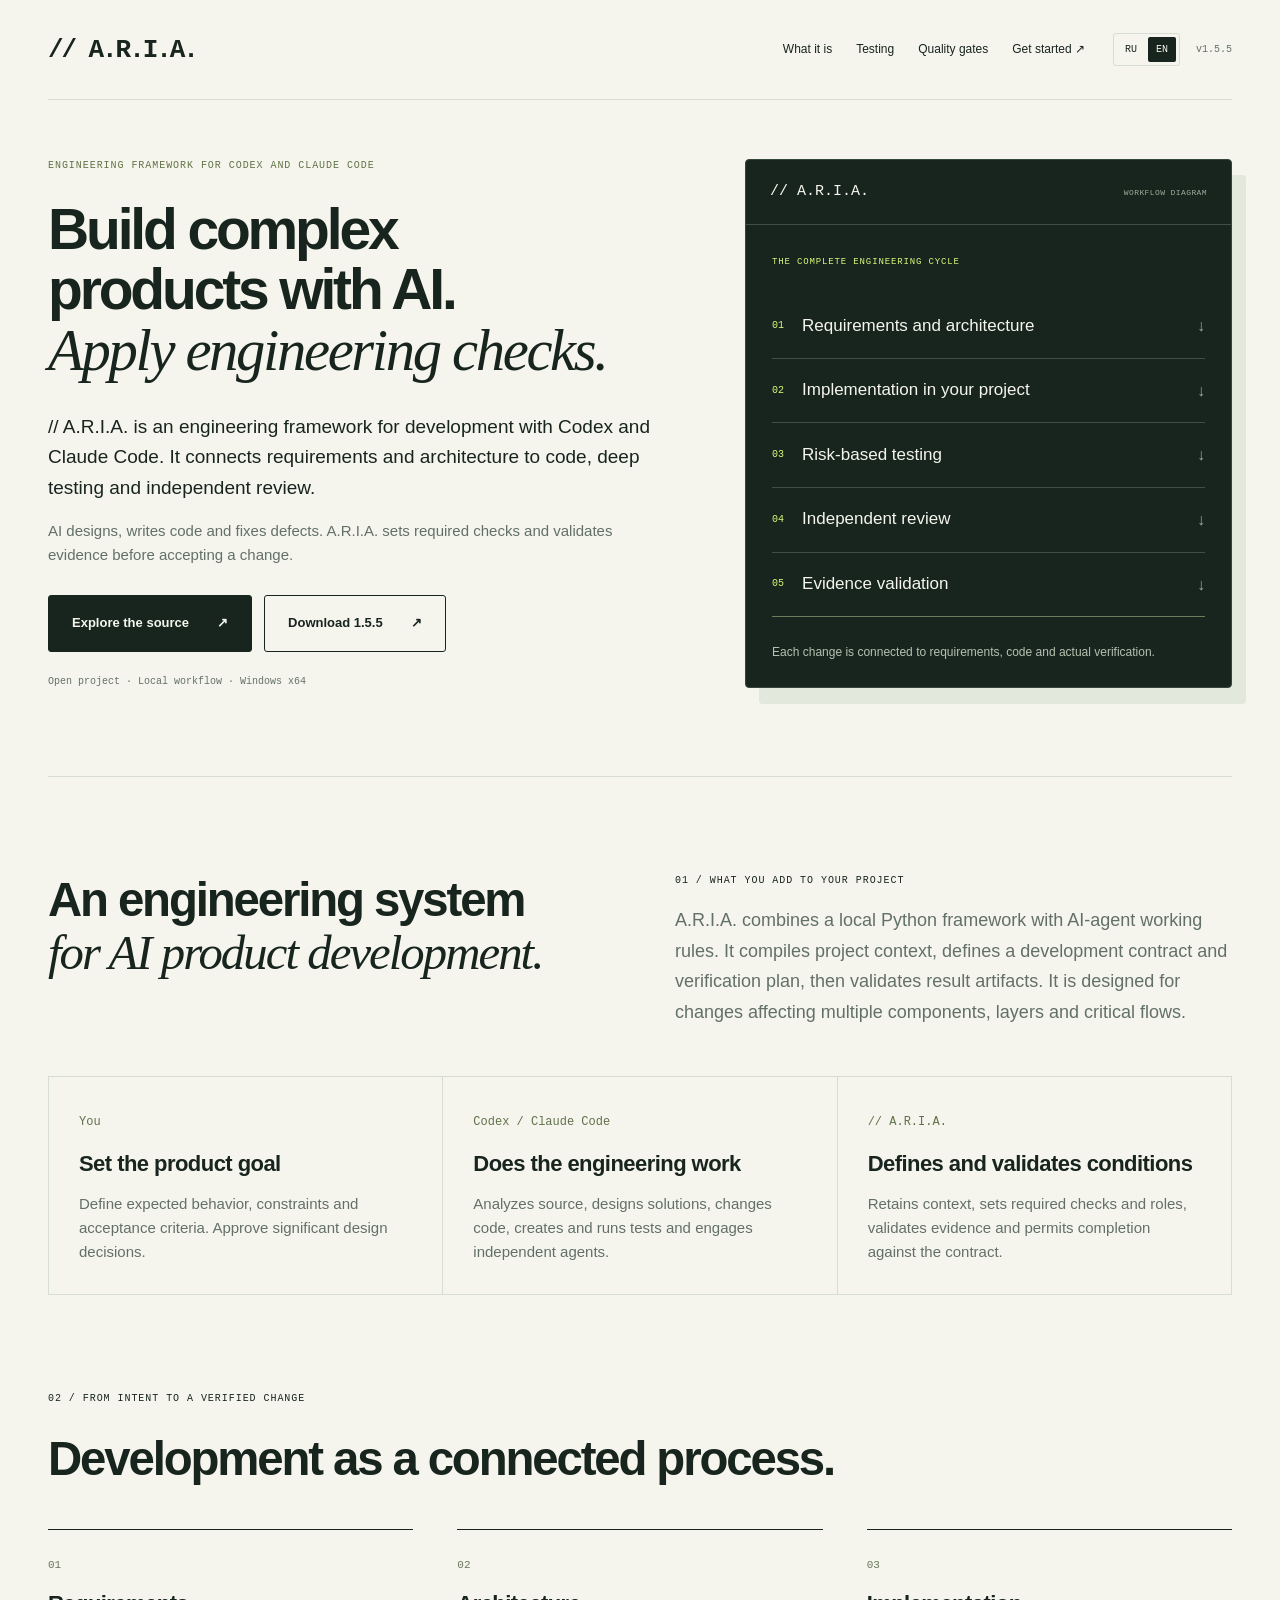
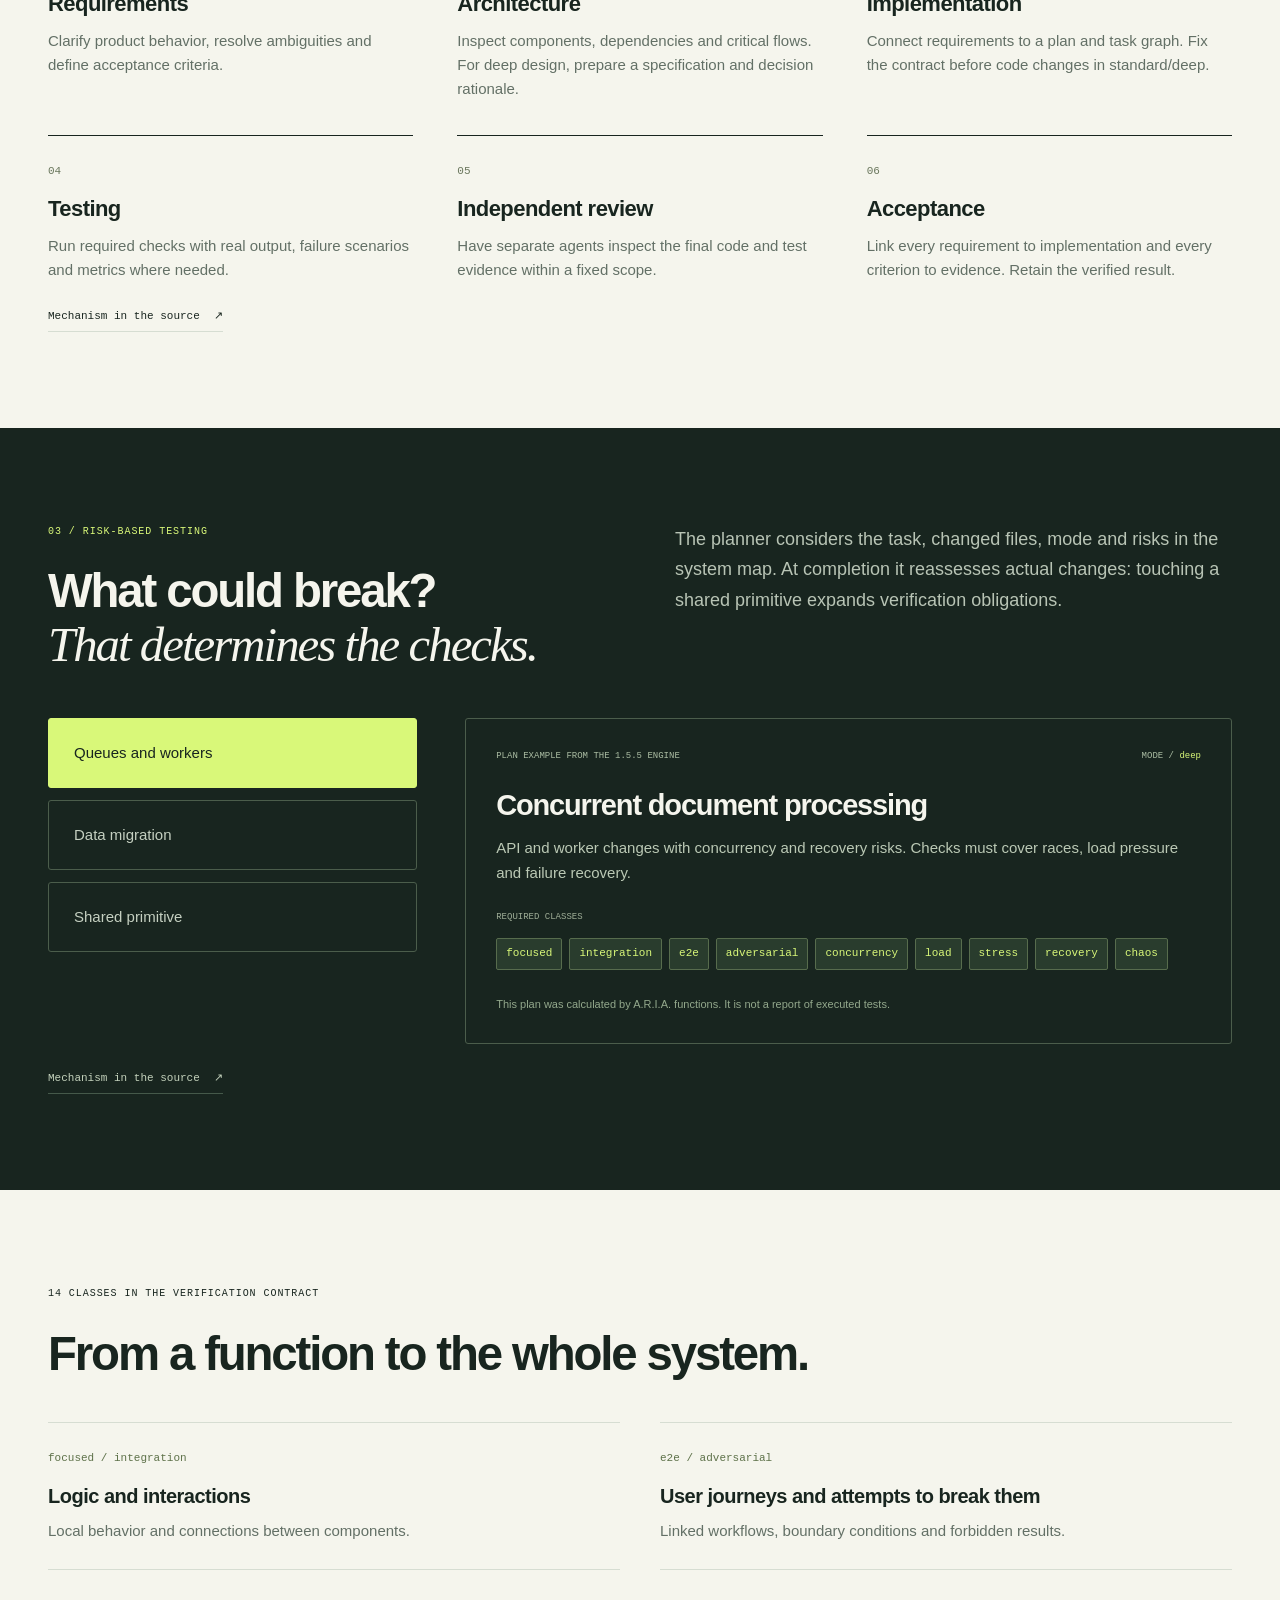
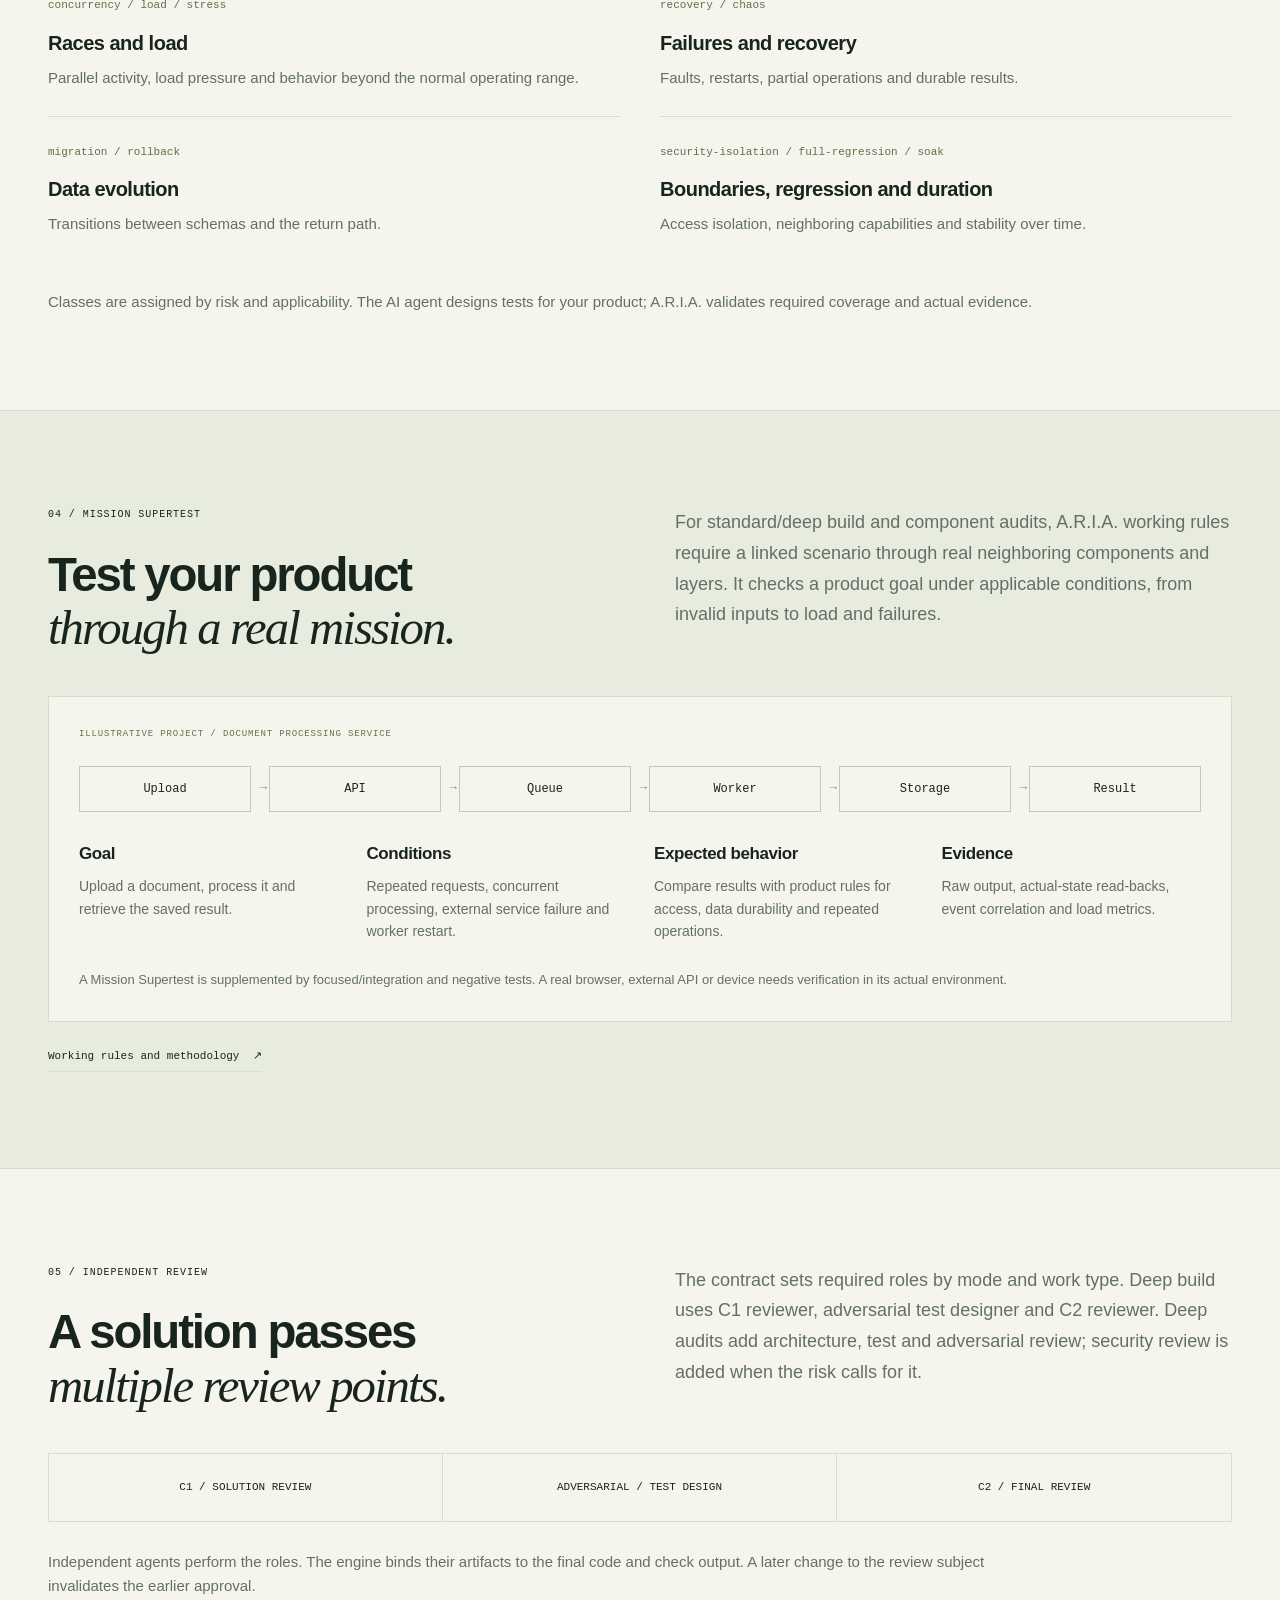
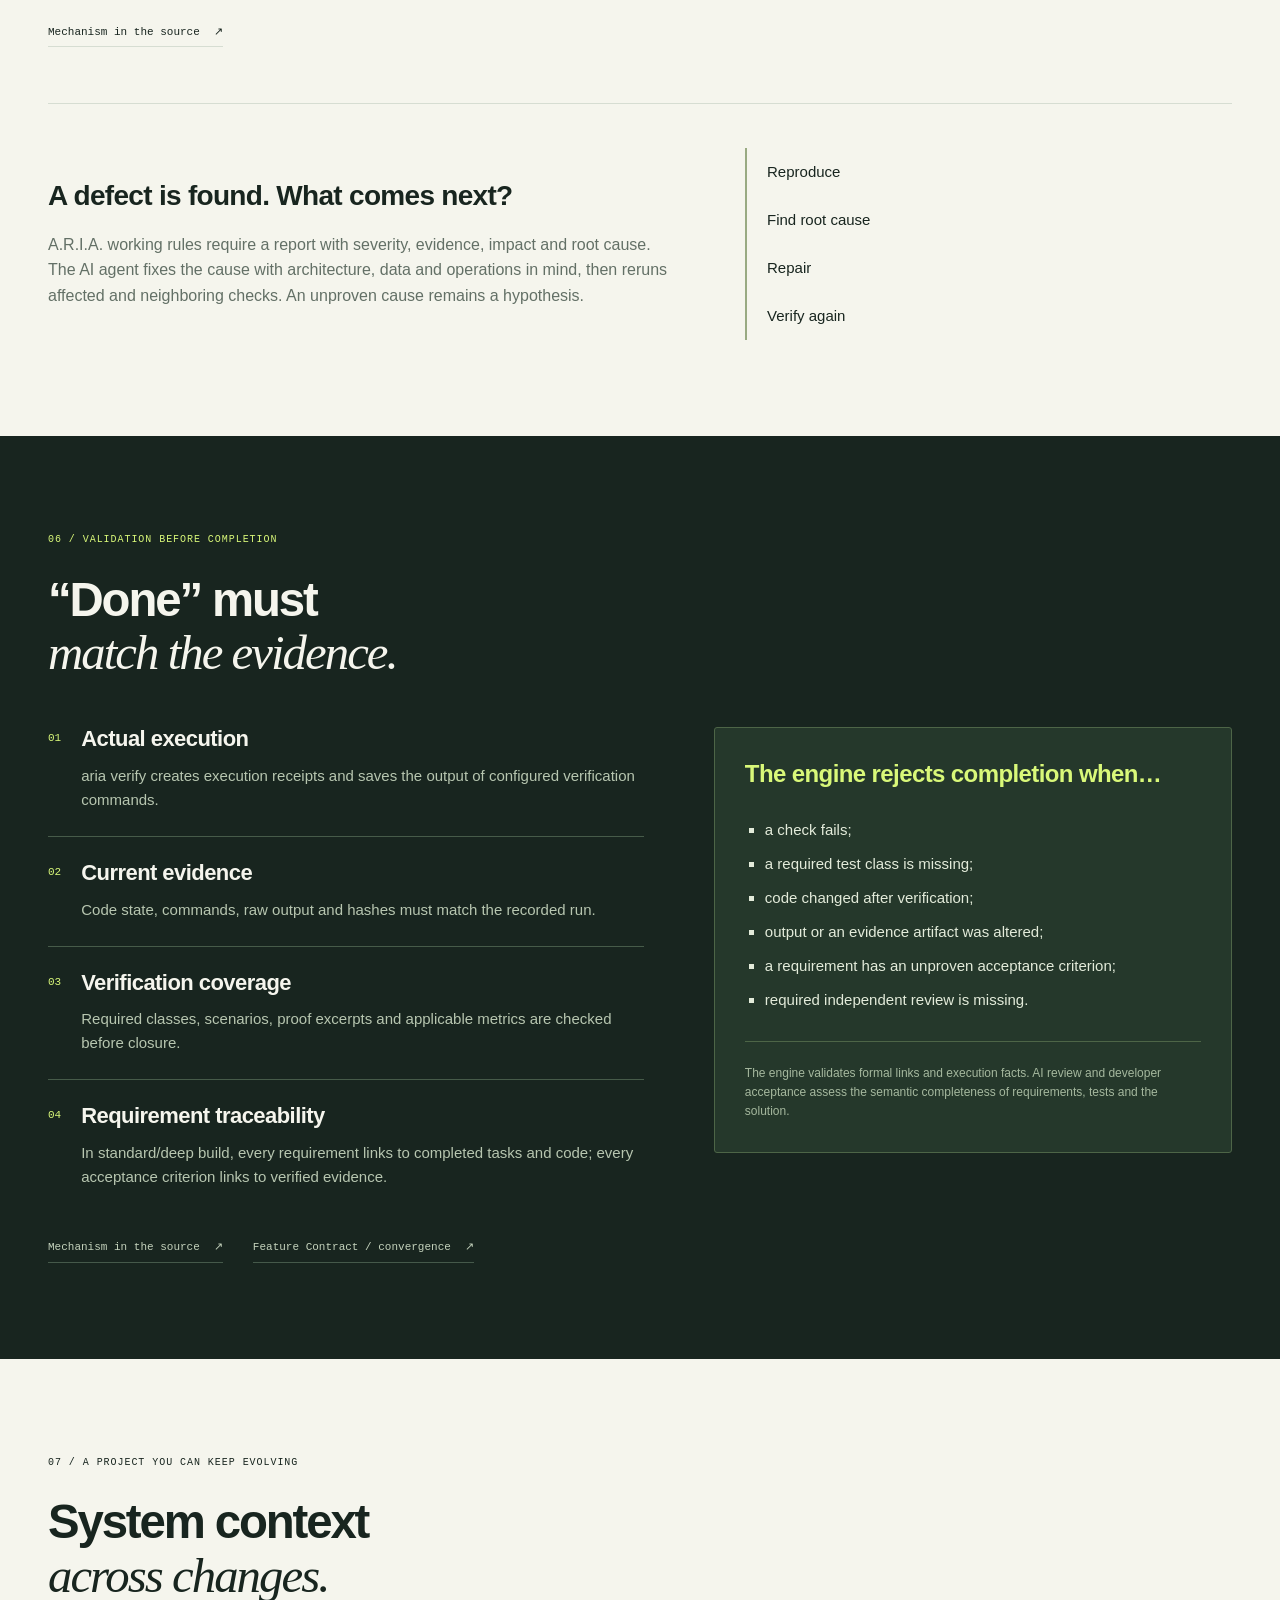
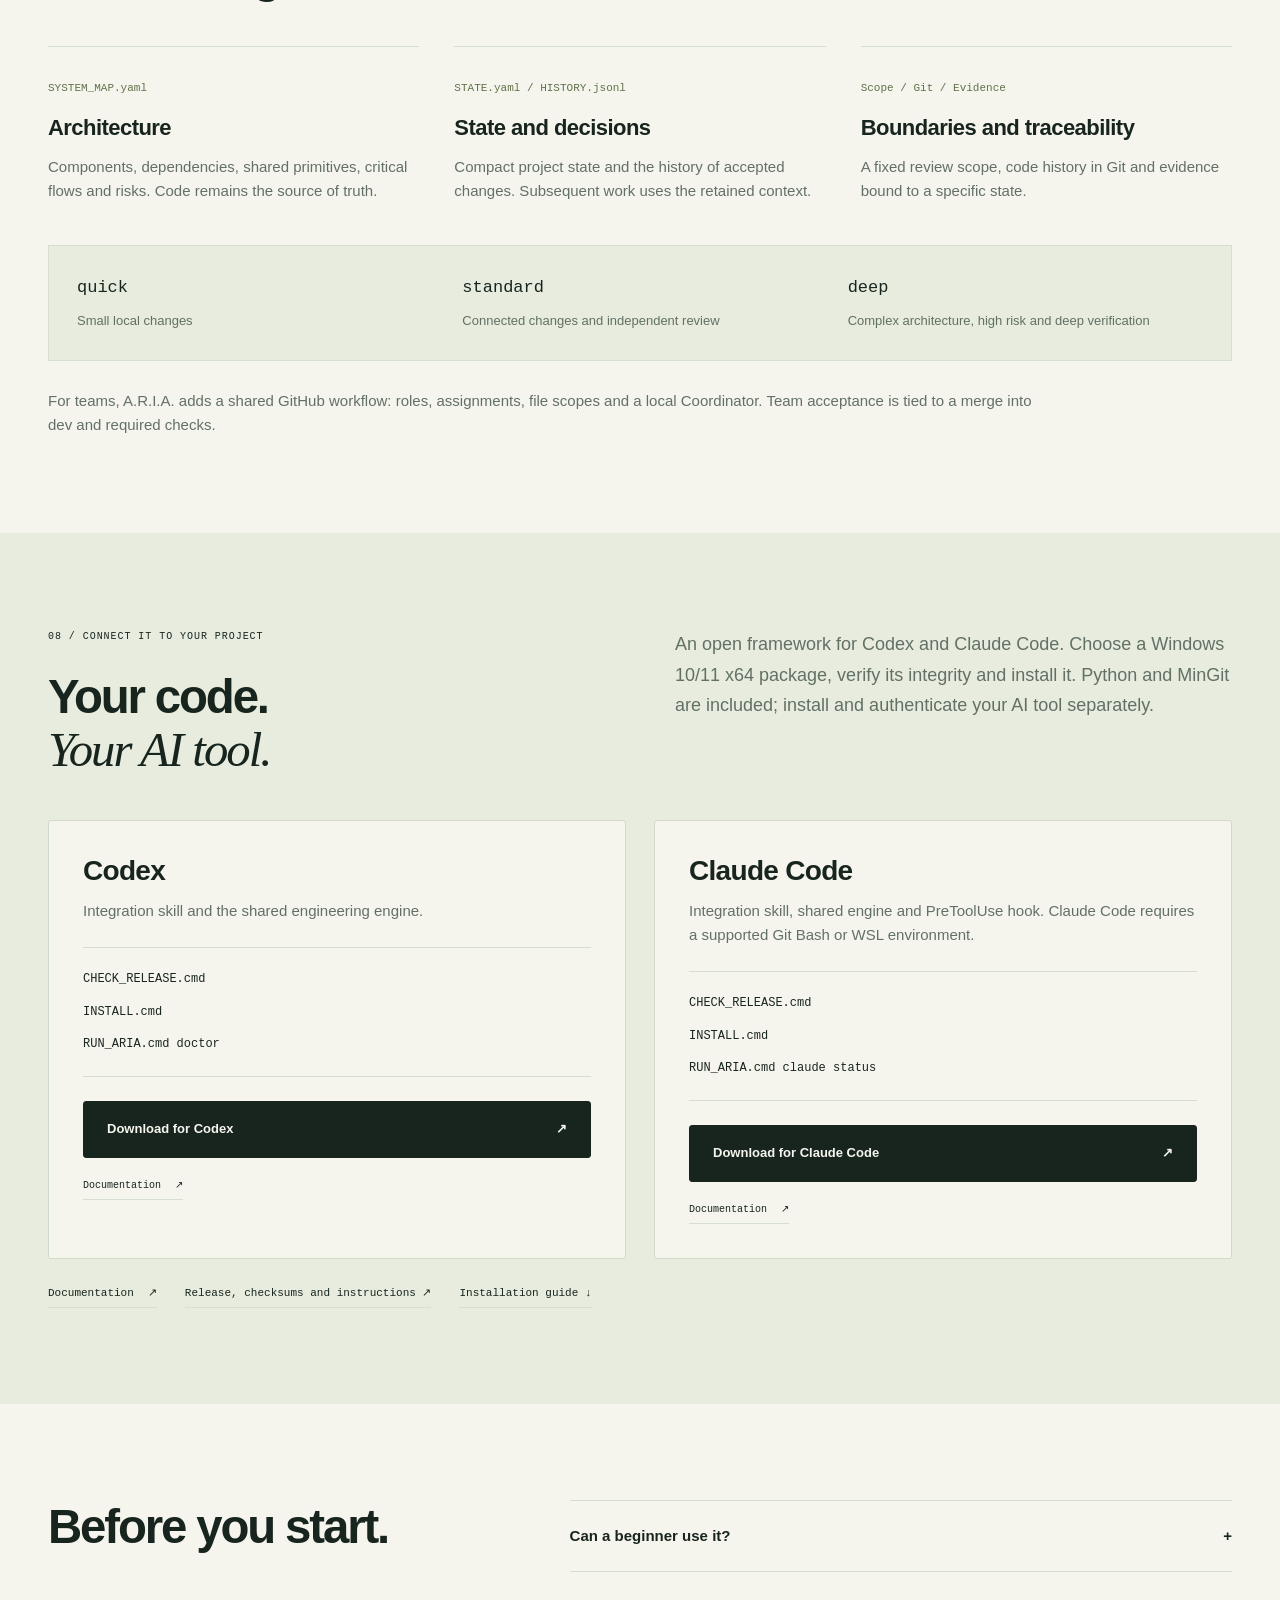
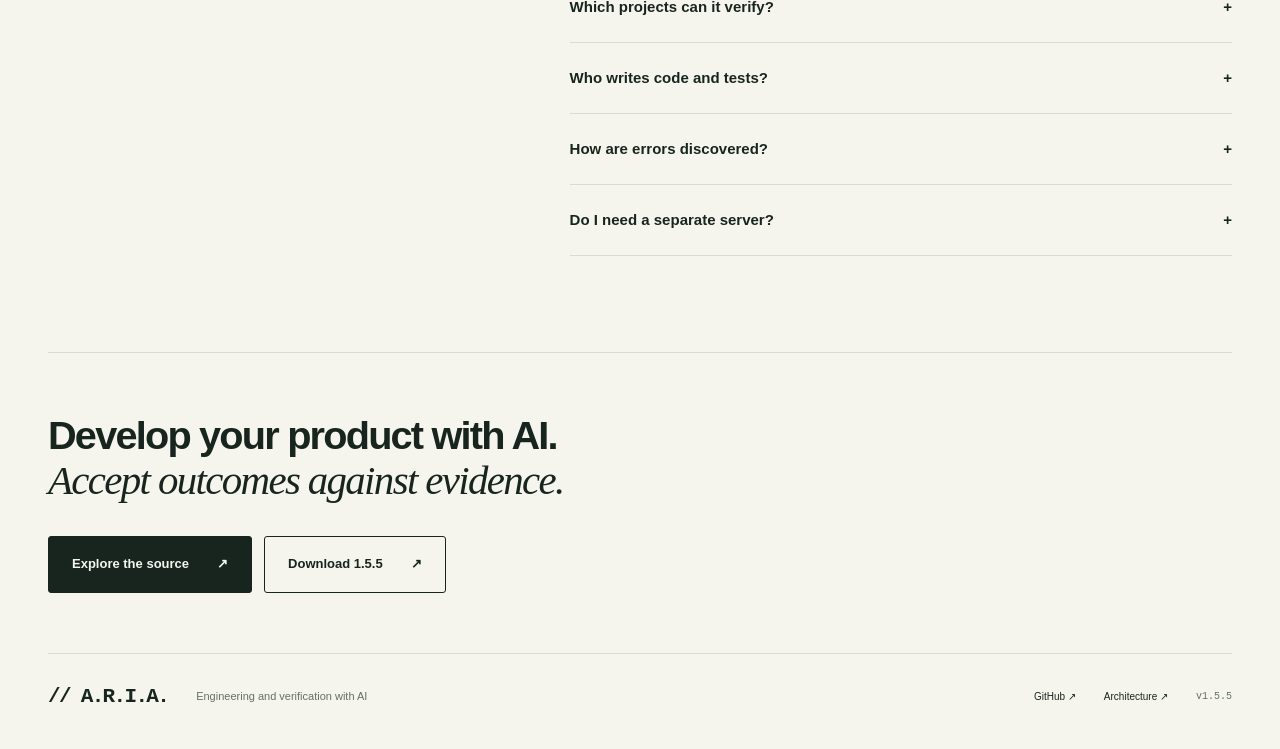
==== commit 57c1f1a3: "Publish approved engineering landing for ARIA 1.5.5" ====
--- a/en.html
+++ b/en.html
@@ -1,76 +1,16 @@
 <!doctype html>
-<html lang="en">
-<head>
-  <meta charset="utf-8">
-  <meta name="viewport" content="width=device-width, initial-scale=1">
-  <meta name="theme-color" content="#20251f">
-  <meta name="description" content="An open framework for development with Codex and Claude Code. Task contracts, project memory, test evidence and a shared GitHub workflow.">
-  <title>// A.R.I.A. — AI development you can verify</title>
-  <link rel="stylesheet" href="styles.css">
-  <link rel="alternate" hreflang="ru" href="index.html">
-  <link rel="alternate" hreflang="en" href="en.html">
-  <script src="app.js" defer></script>
-</head>
-<body>
-  <a class="skip-link" href="#main">Skip to content</a>
-  <header class="header">
-    <a href="#" class="brand" aria-label="// A.R.I.A. — home">// A.R.I.A.</a>
-    <nav id="navigation" aria-label="Main navigation">
-      <a href="#approach">Approach</a>
-      <a href="#workflow">How it works</a>
-      <a href="#team">For teams</a>
-      <a class="nav-cta" href="https://github.com/s41-i42-5va5/ARIA/releases/tag/v1.5.5">Download v1.5.5 <span aria-hidden="true">↗</span></a>
-    </nav>
-    <div class="header-actions">
-      <div class="language-switch" aria-label="Select language">
-        <a href="index.html" lang="ru" hreflang="ru" aria-label="Русский">RU</a>
-        <a href="en.html" lang="en" hreflang="en" aria-label="English" aria-current="page">EN</a>
-      </div>
-      <button class="menu-toggle" aria-expanded="false" aria-controls="navigation" aria-label="Open menu"><span></span><span></span></button>
-    </div>
-  </header>
-  <main id="main">
-    <section class="hero section-shell hero-v2"><div class="hero-copy"><p class="eyebrow"><span class="signal" aria-hidden="true"></span>OPEN FRAMEWORK / CODEX + CLAUDE CODE</p><h1>Build with AI.<br>Keep your project<br><span class="serif">under control.</span></h1><p class="hero-description">// A.R.I.A. connects requirements, project context and test results. See what AI changed, what was checked and what still needs work before acceptance.</p><div class="hero-actions"><a class="button button-dark" href="https://github.com/s41-i42-5va5/ARIA">Explore GitHub <span aria-hidden="true">↗</span></a><a class="button button-outline" href="https://github.com/s41-i42-5va5/ARIA/releases/tag/v1.5.5">Download v1.5.5 <span aria-hidden="true">↗</span></a></div><div class="hero-meta">For developers and people learning to code</div></div><div class="terminal-preview"><div class="terminal-bar"><span>// A.R.I.A.</span><span>v1.5.5</span></div><div class="terminal-body"><p class="terminal-label">EXAMPLE TASK</p><h2>Add a CSV export for orders</h2><div class="terminal-line"><span>01 / CONTRACT</span><p>UTF-8 · access rules · acceptance criteria</p></div><div class="terminal-line"><span>02 / CONTEXT</span><p>Components, dependencies, previous decisions</p></div><div class="terminal-line"><span>03 / EVIDENCE</span><p>Test command + output + code state</p></div><div class="terminal-line"><span>04 / ACCEPTANCE</span><p>Compare results with the task criteria</p></div><p class="terminal-note">In standard/deep, missing required evidence blocks completion.</p></div><a class="terminal-link" href="#workflow">See the workflow <span aria-hidden="true">↓</span></a></div></section>
-    <div class="principles-strip"><span>OPEN SOURCE</span><span aria-hidden="true">✳</span><span>PROJECT MEMORY</span><span aria-hidden="true">✳</span><span>TEST EVIDENCE</span><span aria-hidden="true">✳</span><span>CODEX + CLAUDE</span></div>
-
-    <section id="approach" class="section-shell approach section-pad"><div class="section-heading"><p class="eyebrow">01 / WHY DEVELOPERS USE IT</p><h2>From “AI says it is done”<br><span class="serif">to a verifiable outcome.</span></h2></div><div class="approach-body"><p class="section-intro">You need a working project you can keep improving. A.R.I.A. adds workflow rules and inspectable records to your AI tool.</p><div class="approach-row"><span class="row-number">01</span><div><h3>Every session starts from scratch</h3><p>STATE.yaml, HISTORY.jsonl and SYSTEM_MAP.yaml retain project state, decisions and the component map.</p><p class="benefit">↗ Continue from the recorded state of your project.</p></div></div><div class="approach-row"><span class="row-number">02</span><div><h3>AI builds something you did not ask for</h3><p>A Feature Contract fixes the outcome, requirements and acceptance criteria before changes in standard/deep.</p><p class="benefit">↗ Compare the implementation with a specific task.</p></div></div><div class="approach-row"><span class="row-number">03</span><div><h3>You cannot tell whether it actually works</h3><p>An EvidenceBundle connects check commands and saved output to requirements and the code state.</p><p class="benefit">↗ Distinguish verified conditions from unproven claims.</p></div></div></div></section><section class="capabilities section-shell section-pad"><p class="eyebrow">02 / UNDER THE HOOD</p><h2>Engineering mechanisms.<br><span class="serif">Practical benefits.</span></h2><div class="capability-grid"><article><span class="capability-code">Feature Contract</span><h3>Define what “done” means</h3><p>Outcome, requirements, acceptance criteria, plan and task graph. In standard/deep, the contract is fixed before code changes.</p></article><article><span class="capability-code">Project Context</span><h3>Memory across sessions</h3><p>Compact state, decision history and a system map. The map is checked against Git and the working tree.</p></article><article><span class="capability-code">EvidenceBundle</span><h3>Tests with an inspectable record</h3><p>Execution receipts and raw command output. If code changes after verification, the previous evidence is no longer enough.</p></article><article><span class="capability-code">Governance & Preflight</span><h3>Rules before changes</h3><p>Checks for the baseline, task assignment and permitted operation. Inconsistent state requires recovery.</p></article><article><span class="capability-code">Signed State & CI</span><h3>Verifiable provenance</h3><p>Signed state and imported CI results bound to a run, commit and contract. Protection against replaying a result.</p></article><article><span class="capability-code">Scope & Leases</span><h3>Boundaries for team work</h3><p>Tasks, assignees, dependencies and file scopes. A conflicting scope blocks another task from starting.</p></article></div><a class="text-link" href="https://github.com/s41-i42-5va5/ARIA/blob/main/docs/ARCHITECTURE.md">Explore the architecture ↗</a></section>
-
-    <section id="workflow" class="workflow section-pad">
-      <div class="section-shell">
-        <div class="workflow-heading"><div><p class="eyebrow">03 / THE WORKFLOW</p><h2>From intent<br><span class="serif">to an accepted change.</span></h2></div><p>Every stage produces a result<br>you can verify.</p></div>
-        <div class="workflow-layout">
-          <div class="workflow-steps" role="tablist" aria-label="// A.R.I.A. workflow stages" aria-orientation="vertical">
-            <button id="step-contract" class="step active" role="tab" aria-selected="true" aria-controls="workflow-panel" data-step="contract"><span class="step-number">01</span><span><strong>Define the task</strong><small>Requirements and acceptance criteria</small></span><span class="step-arrow" aria-hidden="true">↗</span></button>
-            <button id="step-context" class="step" role="tab" aria-selected="false" aria-controls="workflow-panel" tabindex="-1" data-step="context"><span class="step-number">02</span><span><strong>Build the context</strong><small>Code, dependencies and risks</small></span><span class="step-arrow" aria-hidden="true">↗</span></button>
-            <button id="step-verify" class="step" role="tab" aria-selected="false" aria-controls="workflow-panel" tabindex="-1" data-step="verify"><span class="step-number">03</span><span><strong>Execute and verify</strong><small>Changes, tests and review</small></span><span class="step-arrow" aria-hidden="true">↗</span></button>
-            <button id="step-accept" class="step" role="tab" aria-selected="false" aria-controls="workflow-panel" tabindex="-1" data-step="accept"><span class="step-number">04</span><span><strong>Accept the result</strong><small>Evidence and history</small></span><span class="step-arrow" aria-hidden="true">↗</span></button>
-          </div>
-          <div id="workflow-panel" class="workflow-panel" role="tabpanel" tabindex="0" aria-labelledby="step-contract">
-            <div class="panel-topline"><span id="artifact-name">FEATURE CONTRACT</span><span class="panel-example">EXAMPLE STRUCTURE</span></div>
-            <div class="panel-main"><span class="artifact-icon" aria-hidden="true">↗</span><p id="artifact-kicker" class="panel-kicker">FIRST, DEFINE THE OUTCOME</p><h3 id="artifact-title">What should<br>we achieve?</h3><p id="artifact-description">Define the expected outcome, requirements and conditions that must be met before the task can be accepted.</p></div>
-            <div id="artifact-items" class="artifact-items"><div><span class="item-dot" aria-hidden="true"></span><span>Measurable outcome</span><small>OUTCOME</small></div><div><span class="item-dot" aria-hidden="true"></span><span>Material requirements</span><small>REQUIREMENTS</small></div><div><span class="item-dot" aria-hidden="true"></span><span>Acceptance criteria</span><small>ACCEPTANCE</small></div></div>
-            <div class="panel-footer"><span id="artifact-footer">The contract is fixed before code changes begin</span><span aria-hidden="true">↗</span></div>
-          </div>
-        </div>
-        <p class="workflow-note">The diagram shows the full standard/deep cycle. The level of control depends on the task: quick for local edits, standard for related changes, and deep for higher-risk work.</p>
-      </div>
-    </section>
-
-    <section class="sample section-shell section-pad"><p class="eyebrow">ONE TASK / FOUR CLEAR STEPS</p><h2>“Add a CSV export.”<br><span class="serif">What does “done” mean?</span></h2><p class="sample-intro">An illustrative example: you choose the criteria. A.R.I.A. helps make them part of the workflow and connect them to checks.</p><div class="sample-grid"><article><span class="sample-number">01</span><h3>Define the result</h3><p>Which fields should be exported? Is UTF-8 required? Who can download the data? These are requirements, not guesses for AI to make.</p></article><article><span class="sample-number">02</span><h3>Check the affected code</h3><p>Identify the export handler, data model and access check. Record dependencies and the plan before implementation.</p></article><article><span class="sample-number">03</span><h3>Collect evidence</h3><p>Run the specified checks for encoding, content and access. Save the output and link each result to its requirement.</p></article><article><span class="sample-number">04</span><h3>Accept against the criteria</h3><p>Identify what is proven and what still needs a real environment check. The team workflow also confirms the merge and required checks.</p></article></div></section><section class="modes section-shell"><p class="eyebrow">MATCH CONTROL TO THE TASK</p><h2>A small edit or a new feature?</h2><div class="mode-grid"><article><code>quick</code><h3>Local edit</h3><p>Small changes with low risk.</p></article><article><code>standard</code><h3>Connected change</h3><p>A full contract, context and required evidence.</p></article><article><code>deep</code><h3>Complex task</h3><p>Deeper work on tasks with elevated risk.</p></article></div></section><section class="integrations section-shell section-pad"><p class="eyebrow">TWO AI TOOLS / ONE FRAMEWORK</p><h2>Stay with the tool you use.</h2><div class="integration-grid"><article><h3>Codex</h3><span class="capability-code">aria-project skill</span><p>Integration through .agents/skills. Natural requests help manage tasks and project state: “Show my tasks”, “Add an idea”, “I am taking this task”.</p><a class="text-link" href="https://github.com/s41-i42-5va5/ARIA/blob/main/docs/CODEX_INTEGRATION.md">Documentation ↗</a></article><article><h3>Claude Code</h3><span class="capability-code">Skill + PreToolUse hook</span><p>The same engineering foundation, plus checks before actions execute. The hook protects control state; it is not an operating system sandbox.</p><a class="text-link" href="https://github.com/s41-i42-5va5/ARIA/blob/main/docs/CLAUDE_CODE_INTEGRATION.md">Documentation ↗</a></article></div><p class="integration-note">You set the goal and accept the result. Codex or Claude does the work. A.R.I.A. defines the process and checks its conditions.</p></section><section id="team" class="section-shell team section-pad">
-      <div class="team-header"><p class="eyebrow">04 / TEAM WORKFLOW</p><h2>One project.<br><span class="serif">Shared rules.</span></h2><p>// A.R.I.A. Control connects tasks, participants and changes in one GitHub repository.</p></div>
-      <div class="team-layout"><div class="team-diagram"><div class="repo-label"><span aria-hidden="true">⌑</span> GITHUB / ONE REPOSITORY</div><div class="branch-line"><span class="branch-point" aria-hidden="true"></span><code>main</code><small>Stable version</small></div><div class="branch-line"><span class="branch-point" aria-hidden="true"></span><code>dev</code><small>Accepted changes</small></div><div class="branch-line"><span class="branch-point" aria-hidden="true"></span><code>work/&lt;username&gt;</code><small>Participant workspace</small></div><div class="branch-line branch-control"><span class="branch-point" aria-hidden="true"></span><code>aria-control</code><small>Tasks · state · history</small></div><div class="coordinator"><span class="signal" aria-hidden="true"></span><span><strong>Local Coordinator</strong><small>Manages control state on the owner's PC</small></span></div></div>
-        <div class="team-features"><article><span class="feature-index">01</span><h3>Clear ownership</h3><p>Roles, assignments and task dependencies. Each participant works in their own branch and within the permitted file scope.</p></article><article><span class="feature-index">02</span><h3>Overlapping work under control</h3><p>// A.R.I.A. checks active work scopes and blocks tasks with conflicting file scopes from starting.</p></article><article><span class="feature-index">03</span><h3>Acceptance connected to GitHub</h3><p>In the team workflow, a task is completed after a confirmed merge into dev and successful required checks.</p></article></div></div>
-    </section>
-
-    <section class="fit section-shell"><p class="eyebrow">FOR YOUR STAGE OF DEVELOPMENT</p><div class="fit-grid"><article><span class="fit-icon" aria-hidden="true">↗</span><h3>Learning to code</h3><p>Learn to define verifiable tasks and read test results.</p></article><article><span class="fit-icon" aria-hidden="true">↗</span><h3>Building a product</h3><p>Keep decisions and requirements as you move to the next feature.</p></article><article><span class="fit-icon" aria-hidden="true">↗</span><h3>Working in a team</h3><p>Use a shared backlog, assignments and acceptance rules.</p></article></div></section>
-
-    <section id="start" class="start section-pad"><div class="section-shell start-layout"><div class="start-copy"><p class="eyebrow">DOWNLOAD AND TRY IT</p><h2>Your AI tool.<br><span class="serif">Your first project.</span></h2><p>Open the GitHub release, choose the Codex or Claude Code package and extract it into a separate folder.</p><p class="release-caption">Windows 10/11 x64. Python 3.12 and MinGit are included. Install and authenticate Codex or Claude Code separately; configure GitHub access separately.</p><a class="button button-outline" href="https://github.com/s41-i42-5va5/ARIA">Explore GitHub <span aria-hidden="true">↗</span></a></div>
-        <div class="setup-card"><div class="tool-tabs" role="tablist" aria-label="Choose your tool"><button id="tool-codex" role="tab" aria-selected="true" aria-controls="setup-panel" data-tool="codex">Codex</button><button id="tool-claude" role="tab" aria-selected="false" aria-controls="setup-panel" tabindex="-1" data-tool="claude">Claude Code</button></div><div id="setup-panel" role="tabpanel" aria-labelledby="tool-codex" tabindex="0"><p class="setup-label" id="setup-label">CODEX PACKAGE</p><h3 id="setup-title">Verify → install → diagnose</h3><p id="setup-description">Open the // A.R.I.A. package for Codex and run these commands in order:</p><ol class="setup-commands"><li><span>01</span><code>CHECK_RELEASE.cmd</code><small>Verify package integrity</small></li><li><span>02</span><code>INSTALL.cmd</code><small>Install // A.R.I.A.</small></li><li><span>03</span><code id="diagnostic-command">RUN_ARIA.cmd doctor</code><small id="diagnostic-description">Check the environment</small></li></ol><p id="setup-requirement" class="setup-requirement">Live GitHub operations require an internet connection and configured access.</p><a id="package-download" class="button button-dark setup-download" href="https://github.com/s41-i42-5va5/ARIA/releases/download/v1.5.5/ARIA-1.5.5-codex-windows-x64.zip">Download for Codex <span aria-hidden="true">↓</span></a><a class="text-link release-link" href="https://github.com/s41-i42-5va5/ARIA/releases/tag/v1.5.5">All release files on GitHub ↗</a><p class="setup-footnote">The release page includes two Windows packages, checksums and release notes.</p><a class="text-link" href="getting-started-en.md" download>Getting started guide ↓</a></div></div>
-      </div></section>
-
-    <section class="section-shell faq section-pad"><div><p class="eyebrow">QUESTIONS AND ANSWERS</p><h2>Before<br><span class="serif">you begin.</span></h2></div><div class="faq-list"><details><summary>Do I need programming experience?<span aria-hidden="true">+</span></summary><p>A.R.I.A. can help beginners, but involves project files and commands. The guide explains package verification and installation. You still need to understand and evaluate requirements, tests and final acceptance.</p></details><details><summary>Is it an AI model or an editor?<span aria-hidden="true">+</span></summary><p>It is a local Python framework for the development workflow. Your chosen AI tool writes the code. A.R.I.A. connects that work to requirements, context and evidence.</p></details><details><summary>Do I need an always-on server?<span aria-hidden="true">+</span></summary><p>Not for local work. In a team, the Coordinator runs on the owner’s PC. If it stops, confirmed GitHub events wait for synchronization; processing continues after it starts again.</p></details><details><summary>Where does my data live?<span aria-hidden="true">+</span></summary><p>Product source, project documents and execution data have separate boundaries. Team work uses GitHub. Data sent to an AI provider depends on Codex or Claude and their settings.</p></details><details><summary>What does successful verification mean?<span aria-hidden="true">+</span></summary><p>The specified conditions were met on a particular code state. Requirements and test coverage still matter. It does not replace checks of external APIs, devices or the product in its real environment.</p></details><details><summary>Can I inspect it and contribute?<span aria-hidden="true">+</span></summary><p>Yes. Source, tests and documentation are available in the open GitHub repository. Explore the architecture, integrations and command examples before changing your project workflow.</p></details></div></section>
-    <section class="closing section-shell"><div><p class="eyebrow">OPEN PROJECT. VERIFIABLE WORKFLOW.</p><h2>Less guesswork.<br><span class="serif">More clarity in development.</span></h2></div><div class="closing-actions"><a class="button button-lime" href="https://github.com/s41-i42-5va5/ARIA/releases/tag/v1.5.5">Download v1.5.5 <span aria-hidden="true">↗</span></a><a class="text-link" href="https://github.com/s41-i42-5va5/ARIA">Explore GitHub ↗</a></div></section>
-  </main>
-  <footer class="footer section-shell"><a class="brand" href="#">// A.R.I.A.</a><p>AI development you can verify</p><a href="https://github.com/s41-i42-5va5/ARIA">GitHub ↗</a><a href="https://github.com/s41-i42-5va5/ARIA/blob/main/docs/GUIDE.md">Documentation ↗</a><span>v1.5.5</span></footer>
-</body>
-</html>
+<html lang="en"><head><meta charset="utf-8"><meta name="viewport" content="width=device-width,initial-scale=1"><meta name="theme-color" content="#18251f"><meta name="description" content="An engineering framework for Codex and Claude Code: requirements, architecture, implementation, risk-based testing, independent review and evidence-based acceptance."><title>// A.R.I.A. — engineering complex products with AI</title><link rel="stylesheet" href="styles.css"><link rel="alternate" hreflang="ru" href="index.html"><link rel="alternate" hreflang="en" href="en.html"><script src="app.js" defer></script></head>
+<body><a class="skip" href="#main">Skip to content</a><header class="shell header"><a class="brand" href="#">// A.R.I.A.</a><nav id="navigation" aria-label="What it is"><a href="#what">What it is</a><a href="#testing">Testing</a><a href="#quality">Quality gates</a><a href="#start">Get started ↗</a></nav><div class="header-actions"><div class="languages" aria-label="Select language"><a href="index.html" lang="ru" hreflang="ru" aria-label="Русский">RU</a><a href="en.html" lang="en" hreflang="en" aria-label="English" aria-current="page">EN</a></div><button class="menu" aria-controls="navigation" aria-expanded="false" aria-label="Open menu"><span></span><span></span></button><span class="version">v1.5.5</span></div></header>
+<main id="main"><section class="shell hero"><div><p class="eyebrow">ENGINEERING FRAMEWORK FOR CODEX AND CLAUDE CODE</p><h1>Build complex<br>products with AI.<br><em>Apply engineering checks.</em></h1><p class="definition">// A.R.I.A. is an engineering framework for development with Codex and Claude Code. It connects requirements and architecture to code, deep testing and independent review.</p><p class="hero-detail">AI designs, writes code and fixes defects. A.R.I.A. sets required checks and validates evidence before accepting a change.</p><div class="actions"><a class="button primary" href="https://github.com/s41-i42-5va5/ARIA">Explore the source<span aria-hidden="true">↗</span></a><a class="button secondary" href="https://github.com/s41-i42-5va5/ARIA/releases/tag/v1.5.5">Download 1.5.5<span aria-hidden="true">↗</span></a></div><p class="hero-meta">Open project · Local workflow · Windows x64</p></div><div class="engineering-cycle"><div class="cycle-bar"><span class="mono">// A.R.I.A.</span><span>WORKFLOW DIAGRAM</span></div><div class="cycle-body"><p class="eyebrow">THE COMPLETE ENGINEERING CYCLE</p><div><span class="mono">01</span><strong>Requirements and architecture</strong><span aria-hidden="true">↓</span></div><div><span class="mono">02</span><strong>Implementation in your project</strong><span aria-hidden="true">↓</span></div><div><span class="mono">03</span><strong>Risk-based testing</strong><span aria-hidden="true">↓</span></div><div><span class="mono">04</span><strong>Independent review</strong><span aria-hidden="true">↓</span></div><div><span class="mono">05</span><strong>Evidence validation</strong><span aria-hidden="true">↓</span></div><p class="cycle-note">Each change is connected to requirements, code and actual verification.</p></div></div></section>
+<section id="what" class="shell section what"><div class="split-heading"><h2>An engineering system<br><em>for AI product development.</em></h2><div><p class="eyebrow">01 / WHAT YOU ADD TO YOUR PROJECT</p><p class="intro">A.R.I.A. combines a local Python framework with AI-agent working rules. It compiles project context, defines a development contract and verification plan, then validates result artifacts. It is designed for changes affecting multiple components, layers and critical flows.</p></div></div><div class="role-grid"><article><span class="mono">You</span><h3>Set the product goal</h3><p>Define expected behavior, constraints and acceptance criteria. Approve significant design decisions.</p></article><article><span class="mono">Codex / Claude Code</span><h3>Does the engineering work</h3><p>Analyzes source, designs solutions, changes code, creates and runs tests and engages independent agents.</p></article><article><span class="mono">// A.R.I.A.</span><h3>Defines and validates conditions</h3><p>Retains context, sets required checks and roles, validates evidence and permits completion against the contract.</p></article></div></section>
+<section class="shell section lifecycle"><p class="eyebrow">02 / FROM INTENT TO A VERIFIED CHANGE</p><h2>Development as a connected process.</h2><div class="phase-grid"><article><span class="index">01</span><h3>Requirements</h3><p>Clarify product behavior, resolve ambiguities and define acceptance criteria.</p></article><article><span class="index">02</span><h3>Architecture</h3><p>Inspect components, dependencies and critical flows. For deep design, prepare a specification and decision rationale.</p></article><article><span class="index">03</span><h3>Implementation</h3><p>Connect requirements to a plan and task graph. Fix the contract before code changes in standard/deep.</p></article><article><span class="index">04</span><h3>Testing</h3><p>Run required checks with real output, failure scenarios and metrics where needed.</p></article><article><span class="index">05</span><h3>Independent review</h3><p>Have separate agents inspect the final code and test evidence within a fixed scope.</p></article><article><span class="index">06</span><h3>Acceptance</h3><p>Link every requirement to implementation and every criterion to evidence. Retain the verified result.</p></article></div><a class="source-link" href="https://github.com/s41-i42-5va5/ARIA/blob/v1.5.5/aria/lifecycle.py">Mechanism in the source <span aria-hidden="true">↗</span></a></section>
+<section id="testing" class="dark"><div class="shell section"><div class="split-heading"><div><p class="eyebrow">03 / RISK-BASED TESTING</p><h2>What could break?<br><em>That determines the checks.</em></h2></div><p class="intro">The planner considers the task, changed files, mode and risks in the system map. At completion it reassesses actual changes: touching a shared primitive expands verification obligations.</p></div><div class="risk-layout"><div role="tablist" class="risk-tabs" aria-label="03 / RISK-BASED TESTING"><button role="tab" id="risk-queue" aria-controls="risk-panel" aria-selected="true" tabindex="0" data-risk="queue">Queues and workers</button><button role="tab" id="risk-migration" aria-controls="risk-panel" aria-selected="false" tabindex="-1" data-risk="migration">Data migration</button><button role="tab" id="risk-shared" aria-controls="risk-panel" aria-selected="false" tabindex="-1" data-risk="shared">Shared primitive</button></div><div id="risk-panel" role="tabpanel" aria-labelledby="risk-queue" tabindex="0"><div class="risk-top"><span>PLAN EXAMPLE FROM THE 1.5.5 ENGINE</span><span>MODE / <b id="risk-mode">deep</b></span></div><h3 id="risk-title">Concurrent document processing</h3><p id="risk-description">API and worker changes with concurrency and recovery risks. Checks must cover races, load pressure and failure recovery.</p><p class="mono risk-required">REQUIRED CLASSES</p><div id="risk-classes" class="class-tags"><code>focused</code><code>integration</code><code>e2e</code><code>adversarial</code><code>concurrency</code><code>load</code><code>stress</code><code>recovery</code><code>chaos</code></div><p class="risk-footnote">This plan was calculated by A.R.I.A. functions. It is not a report of executed tests.</p></div></div><a class="source-link" href="https://github.com/s41-i42-5va5/ARIA/blob/v1.5.5/aria/assurance.py">Mechanism in the source <span aria-hidden="true">↗</span></a></div></section>
+<section class="shell section test-classes"><p class="eyebrow">14 CLASSES IN THE VERIFICATION CONTRACT</p><h2>From a function to the whole system.</h2><div class="test-matrix"><article><code>focused / integration</code><div><h3>Logic and interactions</h3><p>Local behavior and connections between components.</p></div></article><article><code>e2e / adversarial</code><div><h3>User journeys and attempts to break them</h3><p>Linked workflows, boundary conditions and forbidden results.</p></div></article><article><code>concurrency / load / stress</code><div><h3>Races and load</h3><p>Parallel activity, load pressure and behavior beyond the normal operating range.</p></div></article><article><code>recovery / chaos</code><div><h3>Failures and recovery</h3><p>Faults, restarts, partial operations and durable results.</p></div></article><article><code>migration / rollback</code><div><h3>Data evolution</h3><p>Transitions between schemas and the return path.</p></div></article><article><code>security-isolation / full-regression / soak</code><div><h3>Boundaries, regression and duration</h3><p>Access isolation, neighboring capabilities and stability over time.</p></div></article></div><p class="note">Classes are assigned by risk and applicability. The AI agent designs tests for your product; A.R.I.A. validates required coverage and actual evidence.</p></section>
+<section class="mission"><div class="shell section"><div class="split-heading"><div><p class="eyebrow">04 / MISSION SUPERTEST</p><h2>Test your product<br><em>through a real mission.</em></h2></div><p class="intro">For standard/deep build and component audits, A.R.I.A. working rules require a linked scenario through real neighboring components and layers. It checks a product goal under applicable conditions, from invalid inputs to load and failures.</p></div><div class="mission-example"><p class="eyebrow">ILLUSTRATIVE PROJECT / DOCUMENT PROCESSING SERVICE</p><div class="mission-flow"><span>Upload</span><span>API</span><span>Queue</span><span>Worker</span><span>Storage</span><span>Result</span></div><div class="mission-grid"><article><h3>Goal</h3><p>Upload a document, process it and retrieve the saved result.</p></article><article><h3>Conditions</h3><p>Repeated requests, concurrent processing, external service failure and worker restart.</p></article><article><h3>Expected behavior</h3><p>Compare results with product rules for access, data durability and repeated operations.</p></article><article><h3>Evidence</h3><p>Raw output, actual-state read-backs, event correlation and load metrics.</p></article></div><p class="note">A Mission Supertest is supplemented by focused/integration and negative tests. A real browser, external API or device needs verification in its actual environment.</p></div><a class="source-link" href="https://github.com/s41-i42-5va5/ARIA/blob/v1.5.5/AGENTS.md">Working rules and methodology <span aria-hidden="true">↗</span></a></div></section>
+<section class="shell section review"><div class="split-heading"><div><p class="eyebrow">05 / INDEPENDENT REVIEW</p><h2>A solution passes<br><em>multiple review points.</em></h2></div><p class="intro">The contract sets required roles by mode and work type. Deep build uses C1 reviewer, adversarial test designer and C2 reviewer. Deep audits add architecture, test and adversarial review; security review is added when the risk calls for it.</p></div><div class="review-chain"><span>C1 / SOLUTION REVIEW</span><span>ADVERSARIAL / TEST DESIGN</span><span>C2 / FINAL REVIEW</span></div><p class="note">Independent agents perform the roles. The engine binds their artifacts to the final code and check output. A later change to the review subject invalidates the earlier approval.</p><a class="source-link" href="https://github.com/s41-i42-5va5/ARIA/blob/v1.5.5/aria/run_contracts.py">Mechanism in the source <span aria-hidden="true">↗</span></a><div class="defect"><div><h3>A defect is found. What comes next?</h3><p>A.R.I.A. working rules require a report with severity, evidence, impact and root cause. The AI agent fixes the cause with architecture, data and operations in mind, then reruns affected and neighboring checks. An unproven cause remains a hypothesis.</p></div><div class="defect-chain"><span>Reproduce</span><span>Find root cause</span><span>Repair</span><span>Verify again</span></div></div></section>
+<section id="quality" class="dark quality"><div class="shell section"><p class="eyebrow">06 / VALIDATION BEFORE COMPLETION</p><h2>“Done” must<br><em>match the evidence.</em></h2><div class="gate-layout"><div class="gate-items"><article><span class="index">01</span><div><h3>Actual execution</h3><p>aria verify creates execution receipts and saves the output of configured verification commands.</p></div></article><article><span class="index">02</span><div><h3>Current evidence</h3><p>Code state, commands, raw output and hashes must match the recorded run.</p></div></article><article><span class="index">03</span><div><h3>Verification coverage</h3><p>Required classes, scenarios, proof excerpts and applicable metrics are checked before closure.</p></div></article><article><span class="index">04</span><div><h3>Requirement traceability</h3><p>In standard/deep build, every requirement links to completed tasks and code; every acceptance criterion links to verified evidence.</p></div></article></div><aside class="block-list"><h3>The engine rejects completion when…</h3><ul><li>a check fails;</li><li>a required test class is missing;</li><li>code changed after verification;</li><li>output or an evidence artifact was altered;</li><li>a requirement has an unproven acceptance criterion;</li><li>required independent review is missing.</li></ul><p>The engine validates formal links and execution facts. AI review and developer acceptance assess the semantic completeness of requirements, tests and the solution.</p></aside></div><div class="source-row"><a class="source-link" href="https://github.com/s41-i42-5va5/ARIA/blob/v1.5.5/aria/execution.py">Mechanism in the source <span aria-hidden="true">↗</span></a><a class="source-link" href="https://github.com/s41-i42-5va5/ARIA/blob/v1.5.5/aria/feature_contract.py">Feature Contract / convergence <span aria-hidden="true">↗</span></a></div></div></section>
+<section class="shell section context"><p class="eyebrow">07 / A PROJECT YOU CAN KEEP EVOLVING</p><h2>System context<br><em>across changes.</em></h2><div class="context-grid"><article><code>SYSTEM_MAP.yaml</code><h3>Architecture</h3><p>Components, dependencies, shared primitives, critical flows and risks. Code remains the source of truth.</p></article><article><code>STATE.yaml / HISTORY.jsonl</code><h3>State and decisions</h3><p>Compact project state and the history of accepted changes. Subsequent work uses the retained context.</p></article><article><code>Scope / Git / Evidence</code><h3>Boundaries and traceability</h3><p>A fixed review scope, code history in Git and evidence bound to a specific state.</p></article></div><div class="modes"><div><code>quick</code><p>Small local changes</p></div><div><code>standard</code><p>Connected changes and independent review</p></div><div><code>deep</code><p>Complex architecture, high risk and deep verification</p></div></div><p class="team-note">For teams, A.R.I.A. adds a shared GitHub workflow: roles, assignments, file scopes and a local Coordinator. Team acceptance is tied to a merge into dev and required checks.</p></section>
+<section id="start" class="start"><div class="shell section"><div class="split-heading"><div><p class="eyebrow">08 / CONNECT IT TO YOUR PROJECT</p><h2>Your code.<br><em>Your AI tool.</em></h2></div><p class="intro">An open framework for Codex and Claude Code. Choose a Windows 10/11 x64 package, verify its integrity and install it. Python and MinGit are included; install and authenticate your AI tool separately.</p></div><div class="package-grid"><article><h3>Codex</h3><p>Integration skill and the shared engineering engine.</p><div class="commands"><code>CHECK_RELEASE.cmd</code><code>INSTALL.cmd</code><code>RUN_ARIA.cmd doctor</code></div><a class="button package-button" href="https://github.com/s41-i42-5va5/ARIA/releases/download/v1.5.5/ARIA-1.5.5-codex-windows-x64.zip">Download for Codex<span aria-hidden="true">↗</span></a><a class="source-link" href="https://github.com/s41-i42-5va5/ARIA/blob/v1.5.5/docs/CODEX_INTEGRATION.md">Documentation <span aria-hidden="true">↗</span></a></article><article><h3>Claude Code</h3><p>Integration skill, shared engine and PreToolUse hook. Claude Code requires a supported Git Bash or WSL environment.</p><div class="commands"><code>CHECK_RELEASE.cmd</code><code>INSTALL.cmd</code><code>RUN_ARIA.cmd claude status</code></div><a class="button package-button" href="https://github.com/s41-i42-5va5/ARIA/releases/download/v1.5.5/ARIA-1.5.5-claude-windows-x64.zip">Download for Claude Code<span aria-hidden="true">↗</span></a><a class="source-link" href="https://github.com/s41-i42-5va5/ARIA/blob/v1.5.5/docs/CLAUDE_CODE_INTEGRATION.md">Documentation <span aria-hidden="true">↗</span></a></article></div><div class="download-footer"><a class="source-link" href="https://github.com/s41-i42-5va5/ARIA/blob/v1.5.5/docs/GUIDE.md">Documentation <span aria-hidden="true">↗</span></a><a class="source-link" href="https://github.com/s41-i42-5va5/ARIA/releases/tag/v1.5.5">Release, checksums and instructions ↗</a><a class="source-link" href="getting-started-en.md" download>Installation guide ↓</a></div></div></section>
+<section class="shell section faq"><h2>Before you start.</h2><div><details><summary>Can a beginner use it?<span aria-hidden="true">+</span></summary><p>Yes, if you are ready to work with project files, commands and test results. A.R.I.A. provides structure: what to clarify, what to change and how to prove the outcome. You still need to understand and evaluate technical decisions and final acceptance.</p></details><details><summary>Which projects can it verify?<span aria-hidden="true">+</span></summary><p>Projects with a defined stack, verification commands, context and outcome criteria. The planner considers API, UI, workers, storage, migration and hardware risks, among others. External services and devices require the corresponding test environment.</p></details><details><summary>Who writes code and tests?<span aria-hidden="true">+</span></summary><p>Codex or Claude Code does the engineering work. A.R.I.A. defines context and obligations, runs configured checks through aria verify and validates evidence. It combines an AI tool with a local engine.</p></details><details><summary>How are errors discovered?<span aria-hidden="true">+</span></summary><p>Through code analysis, independent review and risk-appropriate checks: functional, integration, end-to-end, negative, load and failure tests. The engine rejects insufficient or inconsistent evidence. Results depend on the quality of requirements and the checks themselves.</p></details><details><summary>Do I need a separate server?<span aria-hidden="true">+</span></summary><p>Not for local work. The team Coordinator runs on the owner’s PC and uses GitHub. AI-provider access and data transfer depend on your chosen tool and its settings.</p></details></div></section>
+<section class="shell closing"><h2>Develop your product with AI.<br><em>Accept outcomes against evidence.</em></h2><div class="actions"><a class="button primary" href="https://github.com/s41-i42-5va5/ARIA">Explore the source<span aria-hidden="true">↗</span></a><a class="button secondary" href="https://github.com/s41-i42-5va5/ARIA/releases/tag/v1.5.5">Download 1.5.5<span aria-hidden="true">↗</span></a></div></section></main>
+<footer class="shell footer"><a class="brand" href="#">// A.R.I.A.</a><p>Engineering and verification with AI</p><a href="https://github.com/s41-i42-5va5/ARIA">GitHub ↗</a><a href="https://github.com/s41-i42-5va5/ARIA/blob/v1.5.5/docs/ARCHITECTURE.md">Architecture ↗</a><span class="mono">v1.5.5</span></footer><script type="application/json" id="risk-data">{"queue": {"title": "Concurrent document processing", "body": "API and worker changes with concurrency and recovery risks. Checks must cover races, load pressure and failure recovery.", "mode": "deep", "classes": ["focused", "integration", "e2e", "adversarial", "concurrency", "load", "stress", "recovery", "chaos"], "dependents": []}, "migration": {"title": "Changing the storage schema", "body": "Migration with rollback. Prove forward transition, the rollback path and recovery behavior.", "mode": "deep", "classes": ["focused", "integration", "e2e", "adversarial", "migration", "rollback", "recovery", "chaos"], "dependents": []}, "shared": {"title": "Changing shared authentication", "body": "In the example map, the API and worker depend on this primitive. Its impact includes dependent components; obligations include isolation and full regression.", "mode": "deep", "classes": ["focused", "integration", "e2e", "adversarial", "security-isolation", "full-regression"], "dependents": ["api", "worker"]}}</script></body></html>
--- a/styles.css
+++ b/styles.css
@@ -1,24 +1,11 @@
 @charset "UTF-8";
-:root{--ink:#20251f;--muted:#656b61;--paper:#f5f5ed;--line:#d8dbce;--lime:#d9f879;--dark:#242b24;--radius:5px;--mono:Consolas,"SFMono-Regular",monospace;--sans:"Segoe UI",Arial,sans-serif}
-*{box-sizing:border-box}html{scroll-behavior:smooth;scroll-padding-top:95px}body{margin:0;background:var(--paper);color:var(--ink);font-family:var(--sans);-webkit-font-smoothing:antialiased}a{color:inherit;text-decoration:none}button{font:inherit;color:inherit;cursor:pointer}button,a,summary{-webkit-tap-highlight-color:transparent}button:focus-visible,a:focus-visible,summary:focus-visible,[tabindex]:focus-visible{outline:3px solid #679014;outline-offset:5px}::selection{background:var(--lime);color:var(--ink)}.section-shell{width:min(1280px,calc(100% - 112px));margin-inline:auto}.section-pad{padding-block:116px}.serif{font-family:Georgia,"Times New Roman",serif;font-weight:400;font-style:italic;letter-spacing:-.06em}.eyebrow{font:11px/1.5 var(--mono);letter-spacing:.12em;margin:0 0 30px;display:flex;gap:10px;align-items:center}h1,h2,h3,p{margin-top:0}h1{font-size:clamp(48px,4.9vw,76px);line-height:1.07;letter-spacing:-.056em;font-weight:550;margin-bottom:28px}h2{font-size:clamp(35px,3.6vw,55px);line-height:1.14;letter-spacing:-.05em;font-weight:500;margin-bottom:24px}h3{font-weight:550;letter-spacing:-.024em}.signal{display:inline-block;width:7px;height:7px;background:#789b3a;border-radius:50%;flex-shrink:0}.header{height:92px;display:flex;justify-content:space-between;align-items:center;width:min(1280px,calc(100% - 112px));margin:auto;border-bottom:1px solid var(--line);position:relative;z-index:10}.brand{font-size:28px;font-weight:750;letter-spacing:-.065em;display:inline-flex;align-items:flex-end;gap:4px;line-height:1}.brand-dot{width:6px;height:6px;background:#83a847;display:inline-block;margin-bottom:4px}.header nav{display:flex;align-items:center;gap:33px;font-size:13px}.header nav>a:hover{color:#5c762e}.header .nav-cta{border:1px solid var(--ink);padding:13px 19px;border-radius:3px;display:flex;gap:24px}.menu-toggle{display:none}.hero{display:grid;grid-template-columns:1.12fr 1fr;gap:45px;align-items:center;padding-block:75px 80px}.hero .eyebrow{margin-bottom:27px}.hero-description{max-width:470px;font-size:17px;line-height:1.65;color:var(--muted);margin-bottom:32px}.hero-actions{display:flex;align-items:center;gap:27px;flex-wrap:wrap}.button{min-height:52px;padding:17px 21px;border-radius:3px;font-size:13px;font-weight:600;display:inline-flex;align-items:center;justify-content:space-between;gap:28px;transition:background .2s,transform .2s}.button:hover{transform:translateY(-2px)}.button-dark{background:var(--ink);color:var(--paper)}.button-dark:hover{background:#3b4633}.button-lime{background:var(--lime);color:var(--ink)}.button-lime:hover{background:#e9ffa5}.text-link{font-size:13px;display:inline-flex;gap:18px;align-items:center;border-bottom:1px solid #a2a799;padding-block:7px}.hero-meta{display:flex;gap:12px;align-items:center;color:var(--muted);font-size:11px;margin-top:26px}.meta-divider{width:3px;height:3px;background:#8b9185;border-radius:50%}.hero-visual{min-height:505px;background:#e8eddf;position:relative;overflow:hidden;border:1px solid #d4dcc9;border-radius:var(--radius)}.visual-grid{position:absolute;inset:0;background-image:linear-gradient(#96aa8522 1px,transparent 1px),linear-gradient(90deg,#96aa8522 1px,transparent 1px);background-size:32px 32px;mask-image:radial-gradient(ellipse,#000 10%,transparent 80%)}.visual-topline,.visual-bottomline{font:9px/1.4 var(--mono);letter-spacing:.07em;display:flex;align-items:center;position:absolute;left:24px;right:24px;z-index:2}.visual-topline{top:24px;justify-content:space-between}.visual-version{padding:5px 7px;border:1px solid #bfc9b4;border-radius:2px}.visual-bottomline{bottom:21px;gap:8px;color:#58634f}.visual-coordinate{margin-left:auto}.orbit{position:absolute;border:1px solid #bbc9ac;border-radius:50%;left:50%;top:47%;transform:translate(-50%,-50%)}.orbit-one{width:290px;height:290px}.orbit-two{width:420px;height:420px;border-style:dashed;border-color:#c1cdb3}.core{width:147px;height:147px;position:absolute;left:50%;top:47%;transform:translate(-50%,-50%);border-radius:50%;background:var(--ink);color:var(--lime);display:flex;flex-direction:column;align-items:center;justify-content:center;box-shadow:0 0 0 10px #e8eddf,0 0 0 11px #b4c3a5;z-index:3}.core-plus{font-size:30px;line-height:1;margin-bottom:6px}.core>span:not(.core-plus){font-size:29px;letter-spacing:-.06em;font-weight:650}.core small{font:7px var(--mono);letter-spacing:.05em;margin-top:8px;color:#d5ddc9}.node{position:absolute;z-index:4;border:1px solid #cbd4bf;background:#fbfcf7;padding:14px 15px;display:flex;align-items:center;gap:11px;border-radius:4px;box-shadow:0 6px 14px #34432007}.node-icon{width:30px;height:30px;display:grid;place-items:center;background:#eef2e8;border-radius:3px;font-size:20px}.node small,.result-node small{display:block;font:8px var(--mono);letter-spacing:.06em;color:#747d6b;margin-bottom:7px}.node strong,.result-node strong{font-size:11px;font-weight:600;white-space:nowrap}.node-task{left:24px;top:98px}.node-context{right:20px;top:167px}.node-evidence{left:22px;top:289px}.result-node{position:absolute;z-index:5;left:26px;right:26px;bottom:62px;display:flex;gap:12px;align-items:center;background:var(--lime);border:1px solid #bed860;border-radius:4px;padding:17px 18px}.result-node small{color:#5c6d3a}.result-node strong{font-size:13px}.result-check{height:32px;width:32px;border:1px solid #a7c052;border-radius:50%;display:grid;place-items:center}.result-arrow{margin-left:auto;font-size:23px}.principles-strip{min-height:72px;border-block:1px solid var(--line);padding:20px 56px;display:flex;align-items:center;justify-content:space-around;gap:20px;font:10px/1.5 var(--mono);letter-spacing:.1em}.principles-strip>span:nth-child(even){font-size:19px;color:#869270}.approach{display:grid;grid-template-columns:1fr 1.25fr;gap:80px}.section-intro{font-size:19px;line-height:1.6;max-width:590px;margin-bottom:40px}.approach-row{border-top:1px solid var(--line);padding:26px 0;display:flex;gap:24px}.row-number{font:10px var(--mono);color:var(--muted);padding-top:5px}.approach-row h3{font-size:19px;margin-bottom:10px}.approach-row p{font-size:14px;line-height:1.65;color:var(--muted);margin-bottom:0;max-width:445px}.row-symbol{margin-left:auto;align-self:flex-start;font-size:18px}.workflow{background:var(--dark);color:var(--paper)}.workflow .eyebrow{color:#b9c2ad}.workflow-heading{display:flex;justify-content:space-between;gap:40px;align-items:flex-end;margin-bottom:48px}.workflow-heading h2{margin-bottom:0}.workflow-heading>p{color:#bdc4b7;font-size:14px;line-height:1.6;margin:0 0 8px}.workflow-layout{display:grid;grid-template-columns:.94fr 1.06fr;gap:66px}.workflow-steps{display:flex;flex-direction:column;justify-content:center}.step{background:transparent;border:0;border-top:1px solid #4b5347;display:flex;align-items:center;text-align:left;gap:24px;width:100%;padding:30px 15px 30px 0;color:#b8c1af;position:relative;transition:color .2s,background .2s}.step:last-child{border-bottom:1px solid #4b5347}.step.active{color:var(--lime)}.step:hover{background:#ffffff04;color:var(--lime)}.step-number{font:12px var(--mono);align-self:flex-start;padding-top:4px}.step strong{display:block;font-size:20px;line-height:1.3;font-weight:500;letter-spacing:-.03em}.step small{display:block;font-size:12px;color:#a3ad99;margin-top:10px}.step-arrow{margin-left:auto;font-size:23px}.step:not(.active) .step-arrow{opacity:0}.workflow-panel{background:var(--paper);color:var(--ink);border-radius:var(--radius);padding:24px 28px}.panel-topline{display:flex;justify-content:space-between;font:9px/1.5 var(--mono);gap:12px;letter-spacing:.04em;padding-bottom:19px;border-bottom:1px solid var(--line)}.panel-example{color:var(--muted);font-size:8px}.panel-main{padding-block:26px 21px;position:relative}.artifact-icon{position:absolute;right:0;top:28px;background:var(--lime);width:35px;height:35px;display:grid;place-items:center;border-radius:50%;font-size:22px}.panel-kicker{font:8px/1.5 var(--mono);letter-spacing:.06em;margin-bottom:14px;padding-right:45px;color:var(--muted)}.panel-main h3{font-size:34px;font-weight:500;line-height:1.12;letter-spacing:-.035em;margin:0 0 17px}.panel-main>p:last-child{font-size:13px;line-height:1.6;max-width:365px;color:var(--muted);margin:0;min-height:63px}.artifact-items>div{padding:15px 0;border-top:1px solid var(--line);display:flex;align-items:center;gap:10px;font-size:12px}.artifact-items small{font:8px var(--mono);color:var(--muted);margin-left:auto;max-width:115px;text-align:right}.item-dot{width:5px;height:5px;border-radius:50%;background:#849569;flex-shrink:0}.panel-footer{background:#e9edde;padding:12px 14px;display:flex;align-items:center;justify-content:space-between;gap:12px;font-size:10px;border-radius:2px;margin-top:5px}.panel-footer>span:last-child{font-size:17px}.workflow-note{font-size:11px;color:#b5bea9;line-height:1.7;max-width:670px;margin:29px 0 0}.team-header{max-width:670px}.team-header>p:last-child{font-size:17px;line-height:1.65;color:var(--muted);max-width:510px;margin-bottom:48px}.team-layout{display:grid;grid-template-columns:1fr 1fr;gap:85px;align-items:center}.team-diagram{border:1px solid var(--line);border-radius:var(--radius);padding:31px 30px;background:#eef0e6}.repo-label{font:10px var(--mono);letter-spacing:.05em;display:flex;gap:12px;align-items:center;margin-bottom:30px}.repo-label>span{font-size:23px}.branch-line{display:flex;gap:15px;align-items:center;padding:17px 0;position:relative}.branch-line:before{content:"";width:1px;background:#b8c3a8;position:absolute;left:5px;top:0;bottom:0}.branch-point{width:11px;height:11px;border:2px solid #8b9b79;border-radius:50%;background:#eef0e6;z-index:1;flex-shrink:0}.branch-line code{font:12px var(--mono)}.branch-line small{font-size:11px;color:var(--muted);margin-left:auto;text-align:right}.branch-control code{background:var(--lime);padding:5px 7px;margin-left:-7px}.branch-control .branch-point{background:#809a4f}.coordinator{border-top:1px solid #d0d7c4;padding-top:25px;margin-top:20px;display:flex;gap:14px;align-items:center}.coordinator strong{font-size:13px;font-weight:550;display:block}.coordinator small{font-size:10px;color:var(--muted);display:block;margin-top:6px;line-height:1.5}.team-features article{position:relative;padding:24px 0 24px 40px;border-bottom:1px solid var(--line)}.team-features article:first-child{padding-top:0}.feature-index{position:absolute;left:0;top:30px;font:10px var(--mono);color:var(--muted)}.team-features article:first-child .feature-index{top:5px}.team-features h3{font-size:19px;margin-bottom:10px}.team-features p{font-size:14px;line-height:1.65;color:var(--muted);margin-bottom:0}.team-note{font-size:11px;line-height:1.65;color:var(--muted);margin:24px 0 0;max-width:660px}.fit{border-top:1px solid var(--line);padding-block:49px 72px}.fit .eyebrow{margin-bottom:35px}.fit-grid{display:grid;grid-template-columns:repeat(3,1fr);gap:50px}.fit-icon{display:block;font-size:25px;margin-bottom:25px}.fit-grid article+article{border-left:1px solid var(--line);padding-left:40px}.fit-grid h3{font-size:20px;margin-bottom:12px}.fit-grid p{font-size:14px;line-height:1.6;color:var(--muted);margin:0;max-width:270px}.start{background:#e7ebdf;border-block:1px solid #d8dfcc}.start-layout{display:grid;grid-template-columns:1fr 1fr;gap:100px;align-items:center}.start-copy>p:not(.eyebrow):not(.release-caption){font-size:17px;line-height:1.65;color:var(--muted);max-width:380px;margin-bottom:33px}.release-badge{display:inline-flex;align-items:center;gap:9px;padding:9px 12px;border:1px solid #b9c6a7;border-radius:3px;font:10px var(--mono)}.release-caption{font-size:11px;line-height:1.7;color:var(--muted);margin:18px 0 0;max-width:350px}.setup-card{background:var(--paper);border:1px solid #d2dac5;border-radius:var(--radius);padding:9px 27px 25px;box-shadow:0 12px 40px #29301d04}.tool-tabs{display:flex;border-bottom:1px solid var(--line);gap:28px;margin-bottom:25px}.tool-tabs button{background:none;border:0;border-bottom:2px solid transparent;padding:17px 0;font-size:13px;color:var(--muted)}.tool-tabs button[aria-selected=true]{border-color:var(--ink);color:var(--ink);font-weight:600}.setup-label{font:9px var(--mono);letter-spacing:.08em;color:var(--muted);margin-bottom:16px}.setup-card h3{font-size:20px;margin-bottom:13px;line-height:1.35}.setup-card #setup-description{font-size:13px;line-height:1.6;color:var(--muted);margin-bottom:17px}.setup-commands{list-style:none;padding:0;margin:0 0 19px}.setup-commands li{display:grid;grid-template-columns:24px 1fr;column-gap:12px;padding:14px 0;border-top:1px solid var(--line)}.setup-commands li>span{font:9px var(--mono);color:var(--muted);padding-top:4px;grid-row:span 2}.setup-commands code{font:12px/1.5 var(--mono);overflow-wrap:anywhere}.setup-commands small{font-size:10px;color:var(--muted);margin-top:4px}.setup-requirement{font-size:11px;line-height:1.6;color:var(--muted);min-height:36px;margin-bottom:17px}.setup-download{width:100%;font-size:12px}.setup-footnote{font-size:10px;line-height:1.6;color:var(--muted);margin:13px 0 0}.faq{display:grid;grid-template-columns:1fr 1.25fr;gap:80px}.faq-list details{border-top:1px solid var(--line)}.faq-list details:last-child{border-bottom:1px solid var(--line)}summary{list-style:none;display:flex;justify-content:space-between;gap:25px;align-items:center;cursor:pointer;font-size:15px;font-weight:550;line-height:1.5;padding:23px 0}summary::-webkit-details-marker{display:none}summary span{font-size:23px;font-weight:300;transition:transform .2s}details[open] summary span{transform:rotate(45deg)}details p{font-size:13px;line-height:1.8;color:var(--muted);margin-bottom:24px;max-width:550px}.closing{background:var(--ink);color:var(--paper);padding:49px 50px;display:flex;justify-content:space-between;align-items:center;gap:35px;border-radius:var(--radius);margin-bottom:65px}.closing .eyebrow{color:#b9c2ad;font-size:9px;margin-bottom:22px}.closing h2{font-size:40px;margin:0}.closing .button{flex-shrink:0}.footer{display:flex;align-items:center;justify-content:space-between;gap:30px;border-top:1px solid var(--line);padding-block:30px 40px}.footer .brand{font-size:23px}.footer p{font-size:11px;color:var(--muted);margin:0 auto 0 0}.footer>a:not(.brand){font-size:11px}.footer>span{font:9px var(--mono);color:var(--muted)}.skip-link{position:fixed;left:15px;top:-100px;z-index:100;background:var(--lime);padding:15px}.skip-link:focus{top:15px}
-@media(min-width:1500px){h1{font-size:76px}.hero-visual{min-height:535px}.node-task{top:107px}.node-context{top:179px}.node-evidence{top:309px}}
-@media(max-width:1100px){.section-shell,.header{width:calc(100% - 64px)}.hero{gap:26px}.hero-visual{min-height:475px}.hero-description{font-size:15px}.hero-actions{gap:20px}.hero-actions .button{padding-inline:17px;font-size:12px;gap:15px}.text-link{font-size:12px}.node{padding:12px 10px;gap:8px}.node strong{font-size:10px}.node-task{left:14px;top:92px}.node-context{right:12px;top:159px}.node-evidence{left:12px;top:280px}.node-icon{width:25px;height:25px}.core{width:127px;height:127px}.core small{font-size:6px}.result-node{left:15px;right:15px}.approach,.faq{gap:45px}.workflow-layout{gap:35px}.team-layout{gap:45px}.start-layout{gap:50px}.principles-strip{padding-inline:32px;font-size:9px}.fit-grid{gap:25px}.fit-grid article+article{padding-left:25px}.team-diagram{padding:26px 23px}.branch-line code{font-size:10px}.branch-line small{font-size:10px}.closing{padding:40px 35px}.closing h2{font-size:35px}.artifact-items small{font-size:7px}.panel-example{font-size:7px}}
-@media(max-width:800px){.header{height:76px}.header nav{gap:20px;font-size:12px}.header nav>a:nth-child(3){display:none}.header .nav-cta{padding:10px 14px;gap:12px}.hero{grid-template-columns:1fr;padding-block:50px 45px;gap:42px}h1{font-size:clamp(49px,8vw,69px)}.hero-description{max-width:500px;font-size:17px}.hero-visual{min-height:480px;max-width:560px;width:100%;justify-self:center}.node-task{left:35px;top:95px}.node-context{right:35px;top:158px}.node-evidence{left:35px;top:280px}.node strong{font-size:12px}.node{padding:16px}.core{width:150px;height:150px}.core small{font-size:7px}.result-node{left:35px;right:35px}.principles-strip{display:grid;grid-template-columns:1fr 1fr;text-align:center;row-gap:14px;font-size:9px}.principles-strip>span:nth-child(even){display:none}.section-pad{padding-block:75px}.approach,.faq{grid-template-columns:1fr;gap:28px}.approach h2,.faq h2{margin-bottom:0}.section-intro{font-size:17px;margin-bottom:28px}.workflow-heading{display:block;margin-bottom:30px}.workflow-heading>p{margin-top:23px}.workflow-layout{grid-template-columns:1fr;gap:30px}.workflow-steps{display:grid;grid-template-columns:1fr 1fr;gap:0 20px}.step{gap:13px;padding-block:23px}.step strong{font-size:16px}.step small{font-size:10px}.step:nth-child(3){border-bottom:1px solid #4b5347}.workflow-panel{padding:23px 26px}.artifact-items small{font-size:8px}.panel-example{font-size:8px}.panel-main>p:last-child{max-width:420px;min-height:0}.team-layout{grid-template-columns:1fr;gap:35px}.team-header>p:last-child{font-size:16px;margin-bottom:32px}.team-diagram{padding:26px 28px}.branch-line code{font-size:12px}.branch-line small{font-size:11px}.team-features{display:grid;grid-template-columns:1fr;gap:0}.team-features h3{font-size:18px}.team-features article{padding-block:22px}.team-features article:first-child{padding-top:0}.fit-grid{grid-template-columns:1fr;gap:28px}.fit-grid article+article{padding:28px 0 0;border-left:0;border-top:1px solid var(--line)}.fit-grid article{position:relative;padding-left:50px!important}.fit-icon{position:absolute;left:0;top:0}.fit-grid article+article .fit-icon{top:28px}.fit-grid p{max-width:430px}.fit-grid h3{margin-bottom:8px}.fit{padding-block:40px 55px}.start-layout{grid-template-columns:1fr;gap:36px}.start-copy h2{margin-bottom:20px}.start-copy>p:not(.eyebrow):not(.release-caption){max-width:450px;margin-bottom:22px}.release-caption{max-width:480px}.setup-requirement{min-height:0}.closing{flex-direction:column;align-items:flex-start;padding:35px;gap:25px;margin-bottom:45px}.footer{flex-wrap:wrap;gap:20px}.footer p{flex-basis:70%}.footer>span{margin-left:auto}}
-@media(max-width:520px){.section-shell,.header{width:calc(100% - 40px)}.header{height:72px}.brand{font-size:25px}.menu-toggle{display:flex;border:1px solid #bfc5b6;background:none;width:38px;height:34px;border-radius:3px;flex-direction:column;gap:5px;align-items:center;justify-content:center}.menu-toggle span{width:15px;height:1px;background:var(--ink)}.header nav{display:none;position:absolute;top:71px;left:-20px;right:-20px;flex-direction:column;align-items:stretch;background:var(--paper);border-bottom:1px solid var(--line);padding:20px;gap:0;box-shadow:0 12px 20px #20251f09}.header nav.open{display:flex}.header nav>a{padding:13px 0}.header nav>a:nth-child(3){display:block}.header .nav-cta{margin-top:10px;justify-content:space-between;padding:13px}.hero{padding-block:38px 35px;gap:32px}.hero .eyebrow{font-size:9px;letter-spacing:.08em;margin-bottom:22px}h1{font-size:clamp(42px,11.8vw,60px);line-height:1.08;margin-bottom:22px}.hero-description{font-size:15px;line-height:1.65;margin-bottom:25px}.hero-actions{gap:16px 24px}.button{min-height:49px;font-size:12px}.hero-meta{font-size:9px;gap:9px;flex-wrap:wrap;margin-top:21px}.hero-visual{min-height:435px}.visual-topline,.visual-bottomline{left:16px;right:16px;font-size:8px}.visual-topline{top:16px}.visual-bottomline{bottom:15px}.node-task{left:14px;top:72px}.node-context{right:12px;top:139px}.node-evidence{left:12px;top:264px}.node{padding:11px 12px;gap:8px}.node small{font-size:7px}.node strong{font-size:10px}.node-icon{width:23px;height:23px;font-size:17px}.core{width:114px;height:114px;top:48%;box-shadow:0 0 0 7px #e8eddf,0 0 0 8px #b4c3a5}.core>span:not(.core-plus){font-size:25px}.core-plus{font-size:25px;margin-bottom:2px}.core small{font-size:5px;margin-top:6px}.orbit-one{width:250px;height:250px;top:48%}.orbit-two{width:355px;height:355px;top:48%}.result-node{left:14px;right:14px;bottom:49px;padding:12px}.result-node strong{font-size:11px}.result-node small{font-size:7px}.result-check{width:27px;height:27px}.principles-strip{padding:20px;font-size:8px;gap:12px 10px;letter-spacing:.06em}.section-pad{padding-block:58px}h2{font-size:36px}.eyebrow{font-size:9px;margin-bottom:23px}.section-intro{font-size:16px}.approach-row{gap:16px;padding-block:22px}.approach-row h3{font-size:17px}.approach-row p{font-size:13px}.row-symbol{display:none}.workflow-heading h2{font-size:35px}.workflow-heading>p{font-size:13px}.step{gap:9px;padding-block:20px}.step-number{font-size:9px}.step strong{font-size:13px}.step small{font-size:9px;line-height:1.5;margin-top:7px}.step-arrow{font-size:17px}.workflow-steps{gap:0 13px}.workflow-panel{padding:20px}.panel-topline{font-size:8px}.panel-example{font-size:6px}.panel-main h3{font-size:30px}.panel-kicker{font-size:7px;max-width:260px}.panel-main>p:last-child{font-size:12px}.artifact-items>div{font-size:11px}.artifact-items small{font-size:6px;max-width:85px}.panel-footer{font-size:9px;padding:11px}.workflow-note{font-size:10px}.team-diagram{padding:22px 17px}.repo-label{font-size:8px;margin-bottom:18px}.branch-line{gap:11px;padding-block:16px}.branch-line code{font-size:10px}.branch-line small{font-size:9px;max-width:105px;line-height:1.5}.coordinator{gap:10px}.coordinator small{font-size:9px}.team-note{font-size:10px}.team-features h3{font-size:17px}.team-features p{font-size:13px}.team-features article{padding-left:30px}.team-header>p:last-child{font-size:15px}.fit-grid h3{font-size:18px}.fit-grid p{font-size:13px}.fit-grid article{padding-left:42px!important}.setup-card{padding:5px 20px 22px}.setup-card h3{font-size:18px}.setup-download{font-size:11px;gap:12px;padding-inline:14px}.setup-commands code{font-size:11px}.setup-footnote{font-size:9px}.start-copy>p:not(.eyebrow):not(.release-caption){font-size:15px}.release-caption{font-size:10px}.faq{gap:23px}summary{font-size:14px;padding-block:20px;gap:20px}details p{font-size:12px}.closing{width:calc(100% - 40px);padding:27px 23px;gap:27px}.closing h2{font-size:31px}.closing .eyebrow{font-size:7px;letter-spacing:.07em}.closing .button{width:100%;padding-inline:16px}.footer{gap:19px 15px;padding-block:25px 30px}.footer p{flex-basis:65%;font-size:10px}.footer>a:not(.brand){font-size:10px}.footer>span{font-size:8px}}
+:root{--paper:#f5f5ed;--ink:#18251f;--muted:#637066;--line:#d6ddd2;--lime:#d9f879;--green:#344b3e;--mono:Consolas,"SFMono-Regular",monospace;--sans:"Segoe UI",Arial,sans-serif}
+*{box-sizing:border-box}html{scroll-behavior:smooth;scroll-padding-top:24px}body{margin:0;background:var(--paper);color:var(--ink);font:16px/1.6 var(--sans)}a{color:inherit;text-decoration:none}button{font:inherit;cursor:pointer}button,a,summary{touch-action:manipulation}a:focus-visible,button:focus-visible,summary:focus-visible,[tabindex]:focus-visible{outline:3px solid #668e2c;outline-offset:5px}h1,h2,h3,p{margin:0}h1,h2,h3{font-weight:600;line-height:1.13;letter-spacing:-.045em}h2{font-size:clamp(34px,3.7vw,52px)}h3{font-size:22px;letter-spacing:-.025em}em{font:italic 1.03em/1.1 Georgia,serif;letter-spacing:-.04em}code,.mono,.eyebrow{font-family:var(--mono)}code{overflow-wrap:anywhere}.shell{width:min(1280px,calc(100% - 96px));margin-inline:auto}.section{padding-block:96px}.eyebrow{font-size:10px;letter-spacing:.095em;line-height:1.65;margin-bottom:24px}.note{color:var(--muted);font-size:15px;max-width:1000px;margin-top:28px}.intro{font-size:18px;line-height:1.7;color:var(--muted)}.split-heading{display:grid;grid-template-columns:1fr 1fr;gap:70px;align-items:start}.source-link{font:11px/1.6 var(--mono);display:inline-flex;gap:14px;border-bottom:1px solid var(--line);padding-bottom:5px;margin-top:26px}.source-link:hover{color:#607a36}.actions{display:flex;gap:12px;flex-wrap:wrap}.button{display:inline-flex;justify-content:space-between;align-items:center;gap:28px;border:1px solid var(--ink);font-size:13px;font-weight:600;padding:17px 23px;min-height:54px;border-radius:3px}.primary,.package-button{background:var(--ink);color:var(--paper)}.primary:hover,.package-button:hover{background:var(--green)}.secondary:hover{background:#e7eddf}.skip{position:absolute;left:20px;top:-60px;padding:12px;background:var(--lime);z-index:50}.skip:focus{top:10px}.header{height:100px;display:flex;align-items:center;gap:28px;border-bottom:1px solid var(--line);position:relative;z-index:5}.brand{font:700 26px/1 var(--mono);letter-spacing:-.08em;white-space:nowrap}.header nav{display:flex;gap:24px;margin-left:auto;font-size:12px}.header nav a:hover{color:#647d42}.header-actions{display:flex;align-items:center;gap:16px}.languages{display:flex;border:1px solid var(--line);padding:3px;border-radius:3px;gap:3px}.languages a{font:10px var(--mono);padding:7px 8px}.languages a[aria-current=page]{background:var(--ink);color:var(--paper);border-radius:2px}.version{font:10px var(--mono);color:var(--muted);white-space:nowrap}.menu{display:none;background:transparent;border:1px solid var(--line);border-radius:3px;width:36px;height:34px;padding:8px}.menu span{display:block;height:1px;background:var(--ink);margin:5px 0}
+.hero{display:grid;grid-template-columns:1.3fr 1fr;gap:64px;align-items:center;padding-block:74px 86px}.hero .eyebrow{color:#617346;margin-bottom:24px}.hero h1{font-size:clamp(44px,4.45vw,64px);line-height:1.06;letter-spacing:-.055em}.definition{font-size:19px;line-height:1.6;max-width:680px;margin-top:28px}.hero-detail{font-size:15px;color:var(--muted);margin-top:16px;max-width:620px}.hero .actions{margin-top:28px}.hero-meta{font:10px/1.6 var(--mono);color:var(--muted);margin-top:22px}.engineering-cycle{background:var(--ink);color:var(--paper);border:1px solid #34463b;border-radius:4px;box-shadow:14px 16px 0 #e2e8db;min-width:0}.cycle-bar{display:flex;justify-content:space-between;align-items:center;padding:20px 24px;border-bottom:1px solid #3d5043;gap:15px}.cycle-bar .mono{font-size:15px}.cycle-bar>span:last-child{font:8px var(--mono);letter-spacing:.05em;color:#9cad9b}.cycle-body{padding:30px 26px 24px}.cycle-body .eyebrow{color:var(--lime);font-size:9px}.cycle-body>div{display:flex;align-items:center;gap:18px;padding:19px 0;border-bottom:1px solid #3d5043}.cycle-body>div>.mono{color:var(--lime);font-size:10px}.cycle-body>div>strong{font-size:17px;line-height:1.35;font-weight:400}.cycle-body>div>span:last-child{margin-left:auto;color:#9cad9b}.cycle-body>div:last-of-type{border-bottom:1px solid #687e5c}.cycle-note{font-size:12px;line-height:1.75;color:#b5c2b0;margin-top:25px}.what{border-top:1px solid var(--line)}.what .eyebrow{margin-bottom:16px}.role-grid{display:grid;grid-template-columns:repeat(3,minmax(0,1fr));margin-top:48px;border-top:1px solid var(--line);border-left:1px solid var(--line)}.role-grid article{padding:30px;border-right:1px solid var(--line);border-bottom:1px solid var(--line)}.role-grid .mono{font-size:12px;color:#60714a}.role-grid h3{margin:20px 0 15px}.role-grid p{font-size:15px;color:var(--muted)}.lifecycle{padding-top:0}.phase-grid{display:grid;grid-template-columns:repeat(3,minmax(0,1fr));gap:34px 44px;margin-top:44px}.phase-grid article{border-top:1px solid var(--ink);padding-top:20px}.index{font:11px var(--mono);color:#69765c}.phase-grid h3{margin:16px 0 12px}.phase-grid p{font-size:15px;color:var(--muted)}
+.dark{background:var(--ink);color:var(--paper)}.dark .eyebrow{color:var(--lime)}.dark .intro{color:#b8c4b5}.dark .source-link{border-color:#45594a;color:#c4d2bc}.dark .source-link:hover{color:var(--lime)}.risk-layout{display:grid;grid-template-columns:.65fr 1.35fr;gap:48px;margin-top:46px}.risk-tabs{display:flex;flex-direction:column;gap:12px}.risk-tabs button{text-align:left;background:transparent;border:1px solid #4b5d4b;border-radius:3px;color:#c5d0c1;padding:22px 25px;font-size:15px}.risk-tabs button[aria-selected=true]{background:var(--lime);color:var(--ink);border-color:var(--lime)}#risk-panel{border:1px solid #4b5d4b;border-radius:3px;padding:30px;min-height:315px}.risk-top{display:flex;justify-content:space-between;gap:20px;font:9px/1.7 var(--mono);color:#abbda3}.risk-top b{color:var(--lime);font-weight:400}.risk-top+ h3{font-size:29px;margin:24px 0 15px;letter-spacing:-.04em}#risk-description{font-size:15px;line-height:1.65;color:#bbc9b5;max-width:730px}.risk-required{font-size:9px;color:#9fae97;margin-top:24px}.class-tags{display:flex;gap:7px;flex-wrap:wrap;margin-top:14px}.class-tags code{border:1px solid #576c4d;background:#293c2d;color:var(--lime);font-size:11px;padding:6px 9px;border-radius:2px}.risk-footnote{font-size:11px;line-height:1.7;color:#93a88c;margin-top:25px}.test-matrix{display:grid;grid-template-columns:repeat(2,minmax(0,1fr));gap:0 40px;margin-top:42px}.test-matrix article{padding:26px 0;border-top:1px solid var(--line)}.test-matrix code{font-size:11px;color:#5d7149;display:block;line-height:1.8;margin-bottom:14px}.test-matrix h3{font-size:20px;line-height:1.3;margin-bottom:10px}.test-matrix p{color:var(--muted);font-size:15px}.mission{background:#e7ecde;border-block:1px solid #d4ddca}.mission-example{margin-top:40px;background:var(--paper);border:1px solid #d4ddca;padding:30px}.mission-example>.eyebrow{font-size:9px;color:#617346}.mission-flow{display:grid;grid-template-columns:repeat(6,minmax(0,1fr));gap:18px}.mission-flow>span{border:1px solid #bfcbb3;padding:15px 10px;text-align:center;font:12px var(--mono);position:relative}.mission-flow>span:not(:last-child)::after{content:'→';position:absolute;right:-17px;top:14px;color:#819273}.mission-grid{display:grid;grid-template-columns:repeat(4,minmax(0,1fr));gap:28px;margin-top:32px}.mission-grid h3{font-size:17px;margin-bottom:12px}.mission-grid p{font-size:14px;color:var(--muted)}.mission-example .note{font-size:13px}.review-chain{display:grid;grid-template-columns:repeat(3,minmax(0,1fr));margin-top:40px}.review-chain span{padding:24px;border:1px solid var(--line);font:11px/1.65 var(--mono);text-align:center}.review-chain span+span{border-left:0}.defect{display:grid;grid-template-columns:1.3fr 1fr;gap:64px;align-items:center;margin-top:56px;padding-top:44px;border-top:1px solid var(--line)}.defect h3{font-size:28px;margin-bottom:20px}.defect p{font-size:16px;color:var(--muted)}.defect-chain{display:flex;flex-direction:column;border-left:2px solid #99aa82}.defect-chain span{font-size:15px;padding:12px 20px}.gate-layout{display:grid;grid-template-columns:1.15fr 1fr;gap:70px;margin-top:46px;align-items:start}.gate-items article{display:flex;gap:20px;padding:24px 0;border-top:1px solid #465b49}.gate-items article:first-child{padding-top:0;border-top:0}.gate-items h3{font-size:22px;margin-bottom:12px}.gate-items p{font-size:15px;color:#b7c6b0}.gate-items .index{color:var(--lime);padding-top:5px}.block-list{background:#25382b;padding:30px;border:1px solid #4d6547;border-radius:3px}.block-list h3{font-size:24px;color:var(--lime);line-height:1.3}.block-list ul{margin:24px 0;padding-left:20px;list-style:square}.block-list li{font-size:15px;color:#e3ebda;padding-block:5px}.block-list p{font-size:12px;color:#a5b89e;border-top:1px solid #4d6547;padding-top:22px}.source-row{display:flex;gap:30px;flex-wrap:wrap}.context-grid{display:grid;grid-template-columns:repeat(3,minmax(0,1fr));gap:35px;margin-top:42px}.context-grid article{border-top:1px solid var(--line);padding-top:26px}.context-grid code{font-size:11px;color:#60714a;line-height:1.8}.context-grid h3{margin:18px 0 14px}.context-grid p{font-size:15px;color:var(--muted)}.modes{display:grid;grid-template-columns:repeat(3,minmax(0,1fr));margin-top:42px;padding:28px;background:#e7ecde;border:1px solid var(--line);gap:30px}.modes code{font-size:17px}.modes p{font-size:13px;color:var(--muted);margin-top:10px}.team-note{font-size:15px;color:var(--muted);margin-top:28px;max-width:990px}.start{background:#e7ecde}.package-grid{display:grid;grid-template-columns:repeat(2,minmax(0,1fr));gap:28px;margin-top:42px}.package-grid article{background:var(--paper);padding:34px;border:1px solid #d1d9c9;border-radius:3px}.package-grid h3{font-size:28px;margin-bottom:13px}.package-grid p{font-size:15px;color:var(--muted)}.commands{display:flex;flex-direction:column;font-size:12px;gap:13px;border-block:1px solid var(--line);padding:22px 0;margin:24px 0}.package-grid .button{display:flex}.package-grid .source-link{font-size:10px;margin-top:20px}.download-footer{display:flex;gap:28px;flex-wrap:wrap}.faq{display:grid;grid-template-columns:.8fr 1.2fr;gap:80px}.faq details{border-top:1px solid var(--line)}.faq details:last-child{border-bottom:1px solid var(--line)}.faq summary{cursor:pointer;list-style:none;display:flex;align-items:center;justify-content:space-between;gap:25px;font-size:15px;font-weight:600;padding:23px 0}.faq summary::-webkit-details-marker{display:none}.faq details[open] summary>span{transform:rotate(45deg)}.faq details p{font-size:14px;color:var(--muted);padding:0 28px 24px 0}.closing{border-top:1px solid var(--line);padding-block:60px}.closing h2{font-size:clamp(30px,3.1vw,44px);max-width:1120px}.closing .actions{margin-top:32px}.footer{border-top:1px solid var(--line);padding-block:32px 42px;display:flex;align-items:center;gap:28px;flex-wrap:wrap}.footer .brand{font-size:21px}.footer p{font-size:11px;color:var(--muted);margin-right:auto}.footer>a:not(.brand),.footer>.mono{font-size:10px}.footer>.mono{color:var(--muted)}
+@media(max-width:1150px){.header{gap:18px}.header nav{gap:18px}.header-actions{gap:10px}.hero{gap:36px}.hero h1{font-size:51px}.hero .definition{font-size:18px}.cycle-body{padding:24px 22px}.cycle-body>div>strong{font-size:15px}.split-heading{gap:44px}.risk-layout{gap:30px}.role-grid article{padding:25px}.mission-grid{gap:20px}.gate-layout{gap:40px}.hero .eyebrow{font-size:9px}}
+@media(max-width:940px){.shell{width:calc(100% - 64px)}.hero{grid-template-columns:1.2fr 1fr;gap:30px}.hero h1{font-size:43px}.hero h1 em{font-size:1em}.definition{font-size:17px}.hero-detail{font-size:14px}.header nav{gap:14px;font-size:11px}.version{display:none}.cycle-bar{padding:18px}.cycle-body{padding:24px 18px}.cycle-body>div{gap:12px}.cycle-bar>span:last-child{max-width:65px;text-align:right}.role-grid h3{font-size:20px}.mission-flow{gap:14px}.mission-flow>span{font-size:10px;padding:14px 5px}.mission-flow>span:not(:last-child)::after{right:-13px}.phase-grid{gap:28px}.mission-grid{grid-template-columns:repeat(2,minmax(0,1fr))}.risk-top{flex-direction:column;gap:6px}.review-chain span{font-size:10px;padding:20px 14px}.gate-layout{gap:30px}}
+@media(max-width:760px){.shell{width:calc(100% - 40px)}.section{padding-block:64px}.header{height:78px;gap:10px}.header .brand{font-size:23px}.header-actions{margin-left:auto;gap:10px}.menu{display:block}.header nav{display:none;position:absolute;top:77px;left:-20px;right:-20px;padding:22px;background:var(--paper);border-bottom:1px solid var(--line);font-size:15px}.header nav.open{display:flex;flex-direction:column;gap:22px}.hero{grid-template-columns:1fr;padding-block:44px 65px;gap:38px}.hero h1{font-size:clamp(40px,7.8vw,55px)}.hero h1 br:first-of-type{display:none}.hero .definition{font-size:18px}.hero .eyebrow{max-width:420px;font-size:9px}.engineering-cycle{box-shadow:8px 10px 0 #e2e8db}.cycle-bar>span:last-child{max-width:none}.cycle-body{padding:27px}.cycle-body>div>strong{font-size:17px}.cycle-note{font-size:13px}.split-heading,.defect,.gate-layout{grid-template-columns:1fr;gap:26px}.what .split-heading>h2{order:2}.what .split-heading>.intro{order:3}.what .split-heading>div{display:contents}.what .split-heading>div>.eyebrow{order:1;margin:0}.what .split-heading>div>.intro{order:3}.role-grid{grid-template-columns:1fr;margin-top:32px}.role-grid article{padding:27px}.role-grid h3{margin:14px 0 12px}.phase-grid{grid-template-columns:repeat(2,minmax(0,1fr));gap:28px}.lifecycle{padding-top:0}.intro{font-size:16px}.risk-layout{grid-template-columns:1fr;gap:22px;margin-top:30px}.risk-tabs{flex-direction:row;gap:7px}.risk-tabs button{font-size:12px;padding:14px 10px;flex:1;text-align:center;line-height:1.5}.risk-top{flex-direction:row}.test-matrix{gap:0 24px}.mission-example{padding:24px}.mission-flow{grid-template-columns:repeat(3,minmax(0,1fr));gap:16px}.mission-flow>span{font-size:12px;padding:14px 9px}.mission-flow>span:nth-child(3)::after{display:none}.review-chain{margin-top:30px}.defect{margin-top:36px;padding-top:30px}.defect-chain{gap:0}.context-grid{gap:22px}.context-grid h3{font-size:20px}.package-grid{gap:20px}.package-grid article{padding:27px}.faq{grid-template-columns:1fr;gap:30px}.closing{padding-block:45px}.footer{gap:18px}.footer p{width:100%;order:5}.version{display:inline-block}}
+@media(max-width:520px){h2{font-size:34px}.version{display:none}.hero h1{font-size:clamp(37px,9.8vw,49px);line-height:1.1}.hero h1 br:first-of-type{display:block}.hero h1 em{font-size:.98em}.hero .definition{font-size:17px}.hero-detail{font-size:15px}.hero .actions{flex-direction:column}.hero .button{display:flex}.hero-meta{font-size:9px}.cycle-body{padding:26px 22px}.cycle-bar{padding:19px 22px}.cycle-body>div{padding:18px 0}.phase-grid,.test-matrix,.context-grid,.package-grid,.modes{grid-template-columns:1fr}.phase-grid{gap:24px}.phase-grid article{padding-top:17px}.phase-grid h3{margin:13px 0 10px}.risk-top{flex-direction:column;gap:6px}#risk-panel{padding:24px 21px;min-height:400px}.risk-top+h3{font-size:26px}.risk-tabs button{font-size:11px;padding:14px 8px}.test-matrix{margin-top:30px}.test-matrix article{padding:23px 0}.mission-example{padding:24px 20px;margin-top:30px}.mission-flow{gap:14px}.mission-flow>span{font-size:10px}.mission-flow>span:not(:last-child)::after{right:-13px}.mission-grid{grid-template-columns:1fr;gap:23px}.review-chain{grid-template-columns:1fr}.review-chain span{text-align:left;padding:21px;font-size:11px}.review-chain span+span{border-left:1px solid var(--line);border-top:0}.defect h3{font-size:25px}.block-list{padding:25px 22px}.block-list h3{font-size:23px}.context-grid{gap:24px}.modes{padding:24px;gap:21px}.modes>div+div{padding-top:20px;border-top:1px solid #cbd5bf}.package-grid article{padding:27px 23px}.download-footer{gap:0;flex-direction:column;align-items:flex-start}.faq summary{font-size:14px}.closing h2{font-size:31px}.closing .actions{flex-direction:column}.footer .brand{font-size:21px}}
 @media(prefers-reduced-motion:reduce){html{scroll-behavior:auto}*,*::before,*::after{transition:none!important;animation:none!important}}
-
-/* Unified text product name. */
-.brand{display:inline-block;white-space:nowrap}.hero-command{white-space:nowrap}.core .core-name{font-size:25px!important;white-space:nowrap;letter-spacing:-.065em}@media(max-width:1100px){.core .core-name{font-size:22px!important}}@media(max-width:520px){.core .core-name{font-size:20px!important}}
-/* Language selection remains visible outside the mobile menu. */
-.header nav{margin-left:auto;margin-right:24px;gap:24px}.header-actions{display:flex;align-items:center;gap:14px;flex-shrink:0}.language-switch{display:inline-flex;border:1px solid var(--line);border-radius:3px;padding:3px;gap:2px}.language-switch a{display:block;min-width:32px;padding:7px 6px;font:10px/1 var(--mono);text-align:center;border-radius:2px;color:var(--muted)}.language-switch a[aria-current=page]{background:var(--ink);color:var(--paper)}.language-switch a:not([aria-current]):hover{background:#e7ebdf;color:var(--ink)}
-@media(max-width:1100px){.header nav{gap:18px;margin-right:18px}}
-@media(max-width:800px){.header nav{gap:16px;margin-right:16px}.header .nav-cta{font-size:11px}}
-@media(max-width:520px){.header nav{margin:0}.header-actions{gap:10px}.language-switch a{min-width:28px;padding:7px 5px}.header .nav-cta{font-size:12px}}
-
-/* Developer edition: concrete artifacts, readable technical detail. */
-.hero-v2{grid-template-columns:1.08fr 1fr;gap:64px;align-items:center;padding-block:78px 88px}.hero-v2 h1{font-size:clamp(46px,4.65vw,70px);line-height:1.06;letter-spacing:-.055em}.hero-v2 .hero-description{max-width:570px;font-size:18px;line-height:1.65}.hero-v2 .hero-actions{flex-wrap:wrap;gap:12px}.button-outline{border:1px solid var(--ink);background:transparent;color:var(--ink)}.button-outline:hover{background:#e7ebdf}.hero-meta{line-height:1.5}
-.terminal-preview{background:var(--dark);color:var(--paper);border:1px solid #41493e;border-radius:var(--radius);box-shadow:18px 20px 0 #e7eadd;min-width:0}.terminal-bar{padding:20px 24px;display:flex;justify-content:space-between;border-bottom:1px solid #424b3f;font:13px var(--mono)}.terminal-bar>span:last-child{color:var(--lime)}.terminal-body{padding:30px 28px 20px}.terminal-label{font:10px var(--mono);letter-spacing:.1em;color:#b5c0ad}.terminal-body h2{font:26px/1.3 var(--sans);letter-spacing:-.035em;margin:12px 0 24px;max-width:360px}.terminal-line{padding:17px 0;border-top:1px solid #424b3f}.terminal-line>span{font:11px var(--mono);color:var(--lime)}.terminal-line p{font-size:14px;line-height:1.6;margin:7px 0 0;color:#d4dccd}.terminal-note{font:12px/1.65 var(--mono);color:#aab7a0;margin:16px 0 0}.terminal-link{display:flex;justify-content:space-between;padding:19px 28px;border-top:1px solid #424b3f;font-size:13px;color:var(--lime)}.terminal-link:hover{background:#30392f}
-.approach .section-heading h2{font-size:clamp(34px,3.6vw,52px)}.approach-row .benefit{margin-top:12px;color:var(--ink);font-weight:600;font-size:14px}.capabilities{padding-top:0}.capabilities h2,.sample h2{max-width:850px}.capability-grid{display:grid;grid-template-columns:repeat(3,minmax(0,1fr));border-left:1px solid var(--line);border-top:1px solid var(--line);margin:40px 0 26px}.capability-grid article{padding:30px;border-right:1px solid var(--line);border-bottom:1px solid var(--line)}.capability-code{display:block;font:11px/1.5 var(--mono);color:#58654b;overflow-wrap:anywhere}.capability-grid h3{font-size:22px;line-height:1.25;letter-spacing:-.03em;margin:20px 0 14px}.capability-grid p,.sample-grid p,.mode-grid p,.integration-grid p{font-size:15px;line-height:1.7;color:var(--muted);margin:0}.sample-intro{font-size:18px;line-height:1.65;color:var(--muted);max-width:680px;margin-top:24px}.sample-grid{display:grid;grid-template-columns:repeat(4,minmax(0,1fr));gap:28px;margin-top:44px}.sample-grid article{border-top:1px solid var(--ink);padding-top:22px}.sample-number{font:14px var(--mono);color:var(--muted)}.sample-grid h3{font-size:21px;line-height:1.3;margin:22px 0 15px;letter-spacing:-.03em}.modes{padding:38px 40px;background:#e9eddc;border:1px solid #d8dfca}.modes h2{font-size:32px;max-width:none}.mode-grid{display:grid;grid-template-columns:repeat(3,minmax(0,1fr));gap:32px;margin-top:30px}.mode-grid article+article{border-left:1px solid #cad2bb;padding-left:32px}.mode-grid code{font:18px var(--mono);color:var(--ink)}.mode-grid h3{font-size:17px;margin:15px 0 9px}.integration-grid{display:grid;grid-template-columns:repeat(2,minmax(0,1fr));gap:26px;margin-top:40px}.integration-grid article{padding:32px;border:1px solid var(--line)}.integration-grid h3{font-size:28px;letter-spacing:-.04em;margin:0 0 12px}.integration-grid p{margin:20px 0}.integration-note{font-size:17px;line-height:1.65;max-width:860px;margin-top:28px;color:var(--muted)}.integrations+.team{padding-top:0}.closing-actions{display:flex;flex-direction:column;gap:20px;align-items:flex-start}.closing-actions .text-link{color:var(--paper)}.setup-card .text-link{display:inline-block;margin-top:14px}.start-copy>.button{margin-top:24px}.footer{flex-wrap:wrap;gap:20px}.footer a{white-space:nowrap}
-@media(max-width:1100px){.hero-v2{gap:32px}.hero-v2 h1{font-size:53px}.capability-grid article{padding:24px}.sample-grid{gap:20px}.sample-grid h3{font-size:19px}.hero-v2 .hero-actions .button{font-size:13px;padding:17px 19px}}
-@media(max-width:800px){.hero-v2{grid-template-columns:1fr;gap:42px;padding-block:48px 70px}.hero-v2 h1{font-size:58px}.terminal-preview{box-shadow:10px 12px 0 #e7eadd}.capability-grid{grid-template-columns:repeat(2,minmax(0,1fr))}.sample-grid{grid-template-columns:repeat(2,minmax(0,1fr));gap:30px}.modes{padding:30px}.integration-grid article{padding:24px}.integration-grid{gap:16px}.mode-grid{gap:20px}.mode-grid article+article{padding-left:20px}.header nav{gap:12px}.header .nav-cta{font-size:11px}.closing-actions .button{white-space:normal}}
-@media(max-width:520px){.hero-v2{gap:36px}.hero-v2 h1{font-size:clamp(37px,10.7vw,52px)}.hero-v2 .hero-description{font-size:16px}.hero-v2 .hero-actions{align-items:stretch;flex-direction:column}.hero-v2 .hero-actions .button{justify-content:space-between;display:flex}.terminal-body{padding:24px 20px 18px}.terminal-bar{padding:18px 20px}.terminal-body h2{font-size:24px}.terminal-line p{font-size:13px}.terminal-link{padding:18px 20px}.terminal-note{font-size:11px}.capability-grid,.sample-grid,.integration-grid,.mode-grid{grid-template-columns:1fr}.capability-grid article{padding:26px 23px}.capabilities h2,.sample h2{font-size:34px}.sample-grid{gap:28px}.sample-grid h3{margin-top:14px}.modes{padding:26px 22px}.modes h2{font-size:27px}.mode-grid article+article{padding:22px 0 0;border-left:none;border-top:1px solid #cad2bb}.integration-grid article{padding:26px 22px}.integration-note{font-size:15px}.closing-actions{width:100%}.closing-actions>.button{width:100%;display:flex;justify-content:space-between}.footer{gap:16px}}
+.hero{padding-top:58px}
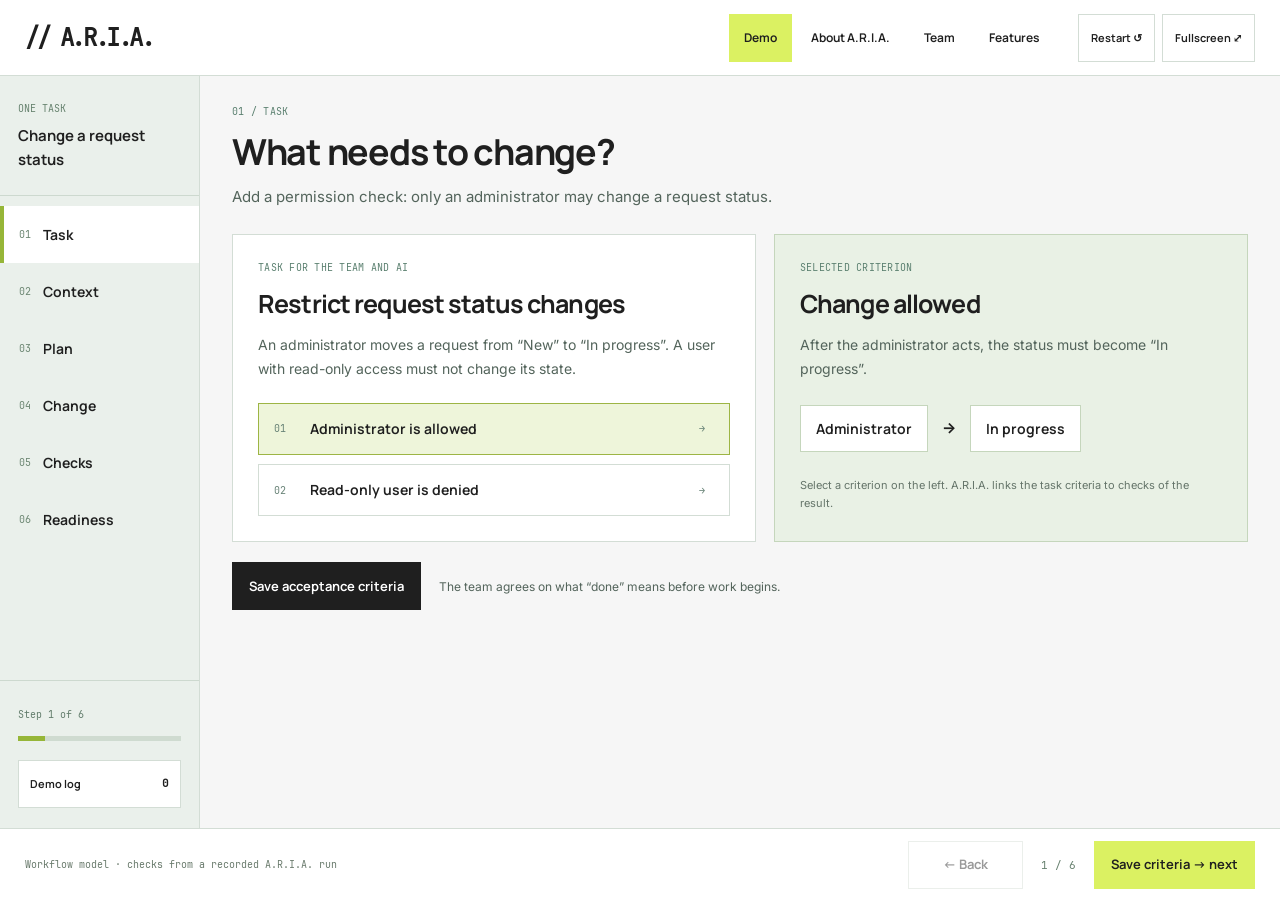
==== commit 7c7a33d6: "Replace landing with English A.R.I.A. interactive demo" ====
--- a/en.html
+++ b/en.html
@@ -1,16 +1,42 @@
 <!doctype html>
-<html lang="en"><head><meta charset="utf-8"><meta name="viewport" content="width=device-width,initial-scale=1"><meta name="theme-color" content="#18251f"><meta name="description" content="An engineering framework for Codex and Claude Code: requirements, architecture, implementation, risk-based testing, independent review and evidence-based acceptance."><title>// A.R.I.A. — engineering complex products with AI</title><link rel="stylesheet" href="styles.css"><link rel="alternate" hreflang="ru" href="index.html"><link rel="alternate" hreflang="en" href="en.html"><script src="app.js" defer></script></head>
-<body><a class="skip" href="#main">Skip to content</a><header class="shell header"><a class="brand" href="#">// A.R.I.A.</a><nav id="navigation" aria-label="What it is"><a href="#what">What it is</a><a href="#testing">Testing</a><a href="#quality">Quality gates</a><a href="#start">Get started ↗</a></nav><div class="header-actions"><div class="languages" aria-label="Select language"><a href="index.html" lang="ru" hreflang="ru" aria-label="Русский">RU</a><a href="en.html" lang="en" hreflang="en" aria-label="English" aria-current="page">EN</a></div><button class="menu" aria-controls="navigation" aria-expanded="false" aria-label="Open menu"><span></span><span></span></button><span class="version">v1.5.5</span></div></header>
-<main id="main"><section class="shell hero"><div><p class="eyebrow">ENGINEERING FRAMEWORK FOR CODEX AND CLAUDE CODE</p><h1>Build complex<br>products with AI.<br><em>Apply engineering checks.</em></h1><p class="definition">// A.R.I.A. is an engineering framework for development with Codex and Claude Code. It connects requirements and architecture to code, deep testing and independent review.</p><p class="hero-detail">AI designs, writes code and fixes defects. A.R.I.A. sets required checks and validates evidence before accepting a change.</p><div class="actions"><a class="button primary" href="https://github.com/s41-i42-5va5/ARIA">Explore the source<span aria-hidden="true">↗</span></a><a class="button secondary" href="https://github.com/s41-i42-5va5/ARIA/releases/tag/v1.5.5">Download 1.5.5<span aria-hidden="true">↗</span></a></div><p class="hero-meta">Open project · Local workflow · Windows x64</p></div><div class="engineering-cycle"><div class="cycle-bar"><span class="mono">// A.R.I.A.</span><span>WORKFLOW DIAGRAM</span></div><div class="cycle-body"><p class="eyebrow">THE COMPLETE ENGINEERING CYCLE</p><div><span class="mono">01</span><strong>Requirements and architecture</strong><span aria-hidden="true">↓</span></div><div><span class="mono">02</span><strong>Implementation in your project</strong><span aria-hidden="true">↓</span></div><div><span class="mono">03</span><strong>Risk-based testing</strong><span aria-hidden="true">↓</span></div><div><span class="mono">04</span><strong>Independent review</strong><span aria-hidden="true">↓</span></div><div><span class="mono">05</span><strong>Evidence validation</strong><span aria-hidden="true">↓</span></div><p class="cycle-note">Each change is connected to requirements, code and actual verification.</p></div></div></section>
-<section id="what" class="shell section what"><div class="split-heading"><h2>An engineering system<br><em>for AI product development.</em></h2><div><p class="eyebrow">01 / WHAT YOU ADD TO YOUR PROJECT</p><p class="intro">A.R.I.A. combines a local Python framework with AI-agent working rules. It compiles project context, defines a development contract and verification plan, then validates result artifacts. It is designed for changes affecting multiple components, layers and critical flows.</p></div></div><div class="role-grid"><article><span class="mono">You</span><h3>Set the product goal</h3><p>Define expected behavior, constraints and acceptance criteria. Approve significant design decisions.</p></article><article><span class="mono">Codex / Claude Code</span><h3>Does the engineering work</h3><p>Analyzes source, designs solutions, changes code, creates and runs tests and engages independent agents.</p></article><article><span class="mono">// A.R.I.A.</span><h3>Defines and validates conditions</h3><p>Retains context, sets required checks and roles, validates evidence and permits completion against the contract.</p></article></div></section>
-<section class="shell section lifecycle"><p class="eyebrow">02 / FROM INTENT TO A VERIFIED CHANGE</p><h2>Development as a connected process.</h2><div class="phase-grid"><article><span class="index">01</span><h3>Requirements</h3><p>Clarify product behavior, resolve ambiguities and define acceptance criteria.</p></article><article><span class="index">02</span><h3>Architecture</h3><p>Inspect components, dependencies and critical flows. For deep design, prepare a specification and decision rationale.</p></article><article><span class="index">03</span><h3>Implementation</h3><p>Connect requirements to a plan and task graph. Fix the contract before code changes in standard/deep.</p></article><article><span class="index">04</span><h3>Testing</h3><p>Run required checks with real output, failure scenarios and metrics where needed.</p></article><article><span class="index">05</span><h3>Independent review</h3><p>Have separate agents inspect the final code and test evidence within a fixed scope.</p></article><article><span class="index">06</span><h3>Acceptance</h3><p>Link every requirement to implementation and every criterion to evidence. Retain the verified result.</p></article></div><a class="source-link" href="https://github.com/s41-i42-5va5/ARIA/blob/v1.5.5/aria/lifecycle.py">Mechanism in the source <span aria-hidden="true">↗</span></a></section>
-<section id="testing" class="dark"><div class="shell section"><div class="split-heading"><div><p class="eyebrow">03 / RISK-BASED TESTING</p><h2>What could break?<br><em>That determines the checks.</em></h2></div><p class="intro">The planner considers the task, changed files, mode and risks in the system map. At completion it reassesses actual changes: touching a shared primitive expands verification obligations.</p></div><div class="risk-layout"><div role="tablist" class="risk-tabs" aria-label="03 / RISK-BASED TESTING"><button role="tab" id="risk-queue" aria-controls="risk-panel" aria-selected="true" tabindex="0" data-risk="queue">Queues and workers</button><button role="tab" id="risk-migration" aria-controls="risk-panel" aria-selected="false" tabindex="-1" data-risk="migration">Data migration</button><button role="tab" id="risk-shared" aria-controls="risk-panel" aria-selected="false" tabindex="-1" data-risk="shared">Shared primitive</button></div><div id="risk-panel" role="tabpanel" aria-labelledby="risk-queue" tabindex="0"><div class="risk-top"><span>PLAN EXAMPLE FROM THE 1.5.5 ENGINE</span><span>MODE / <b id="risk-mode">deep</b></span></div><h3 id="risk-title">Concurrent document processing</h3><p id="risk-description">API and worker changes with concurrency and recovery risks. Checks must cover races, load pressure and failure recovery.</p><p class="mono risk-required">REQUIRED CLASSES</p><div id="risk-classes" class="class-tags"><code>focused</code><code>integration</code><code>e2e</code><code>adversarial</code><code>concurrency</code><code>load</code><code>stress</code><code>recovery</code><code>chaos</code></div><p class="risk-footnote">This plan was calculated by A.R.I.A. functions. It is not a report of executed tests.</p></div></div><a class="source-link" href="https://github.com/s41-i42-5va5/ARIA/blob/v1.5.5/aria/assurance.py">Mechanism in the source <span aria-hidden="true">↗</span></a></div></section>
-<section class="shell section test-classes"><p class="eyebrow">14 CLASSES IN THE VERIFICATION CONTRACT</p><h2>From a function to the whole system.</h2><div class="test-matrix"><article><code>focused / integration</code><div><h3>Logic and interactions</h3><p>Local behavior and connections between components.</p></div></article><article><code>e2e / adversarial</code><div><h3>User journeys and attempts to break them</h3><p>Linked workflows, boundary conditions and forbidden results.</p></div></article><article><code>concurrency / load / stress</code><div><h3>Races and load</h3><p>Parallel activity, load pressure and behavior beyond the normal operating range.</p></div></article><article><code>recovery / chaos</code><div><h3>Failures and recovery</h3><p>Faults, restarts, partial operations and durable results.</p></div></article><article><code>migration / rollback</code><div><h3>Data evolution</h3><p>Transitions between schemas and the return path.</p></div></article><article><code>security-isolation / full-regression / soak</code><div><h3>Boundaries, regression and duration</h3><p>Access isolation, neighboring capabilities and stability over time.</p></div></article></div><p class="note">Classes are assigned by risk and applicability. The AI agent designs tests for your product; A.R.I.A. validates required coverage and actual evidence.</p></section>
-<section class="mission"><div class="shell section"><div class="split-heading"><div><p class="eyebrow">04 / MISSION SUPERTEST</p><h2>Test your product<br><em>through a real mission.</em></h2></div><p class="intro">For standard/deep build and component audits, A.R.I.A. working rules require a linked scenario through real neighboring components and layers. It checks a product goal under applicable conditions, from invalid inputs to load and failures.</p></div><div class="mission-example"><p class="eyebrow">ILLUSTRATIVE PROJECT / DOCUMENT PROCESSING SERVICE</p><div class="mission-flow"><span>Upload</span><span>API</span><span>Queue</span><span>Worker</span><span>Storage</span><span>Result</span></div><div class="mission-grid"><article><h3>Goal</h3><p>Upload a document, process it and retrieve the saved result.</p></article><article><h3>Conditions</h3><p>Repeated requests, concurrent processing, external service failure and worker restart.</p></article><article><h3>Expected behavior</h3><p>Compare results with product rules for access, data durability and repeated operations.</p></article><article><h3>Evidence</h3><p>Raw output, actual-state read-backs, event correlation and load metrics.</p></article></div><p class="note">A Mission Supertest is supplemented by focused/integration and negative tests. A real browser, external API or device needs verification in its actual environment.</p></div><a class="source-link" href="https://github.com/s41-i42-5va5/ARIA/blob/v1.5.5/AGENTS.md">Working rules and methodology <span aria-hidden="true">↗</span></a></div></section>
-<section class="shell section review"><div class="split-heading"><div><p class="eyebrow">05 / INDEPENDENT REVIEW</p><h2>A solution passes<br><em>multiple review points.</em></h2></div><p class="intro">The contract sets required roles by mode and work type. Deep build uses C1 reviewer, adversarial test designer and C2 reviewer. Deep audits add architecture, test and adversarial review; security review is added when the risk calls for it.</p></div><div class="review-chain"><span>C1 / SOLUTION REVIEW</span><span>ADVERSARIAL / TEST DESIGN</span><span>C2 / FINAL REVIEW</span></div><p class="note">Independent agents perform the roles. The engine binds their artifacts to the final code and check output. A later change to the review subject invalidates the earlier approval.</p><a class="source-link" href="https://github.com/s41-i42-5va5/ARIA/blob/v1.5.5/aria/run_contracts.py">Mechanism in the source <span aria-hidden="true">↗</span></a><div class="defect"><div><h3>A defect is found. What comes next?</h3><p>A.R.I.A. working rules require a report with severity, evidence, impact and root cause. The AI agent fixes the cause with architecture, data and operations in mind, then reruns affected and neighboring checks. An unproven cause remains a hypothesis.</p></div><div class="defect-chain"><span>Reproduce</span><span>Find root cause</span><span>Repair</span><span>Verify again</span></div></div></section>
-<section id="quality" class="dark quality"><div class="shell section"><p class="eyebrow">06 / VALIDATION BEFORE COMPLETION</p><h2>“Done” must<br><em>match the evidence.</em></h2><div class="gate-layout"><div class="gate-items"><article><span class="index">01</span><div><h3>Actual execution</h3><p>aria verify creates execution receipts and saves the output of configured verification commands.</p></div></article><article><span class="index">02</span><div><h3>Current evidence</h3><p>Code state, commands, raw output and hashes must match the recorded run.</p></div></article><article><span class="index">03</span><div><h3>Verification coverage</h3><p>Required classes, scenarios, proof excerpts and applicable metrics are checked before closure.</p></div></article><article><span class="index">04</span><div><h3>Requirement traceability</h3><p>In standard/deep build, every requirement links to completed tasks and code; every acceptance criterion links to verified evidence.</p></div></article></div><aside class="block-list"><h3>The engine rejects completion when…</h3><ul><li>a check fails;</li><li>a required test class is missing;</li><li>code changed after verification;</li><li>output or an evidence artifact was altered;</li><li>a requirement has an unproven acceptance criterion;</li><li>required independent review is missing.</li></ul><p>The engine validates formal links and execution facts. AI review and developer acceptance assess the semantic completeness of requirements, tests and the solution.</p></aside></div><div class="source-row"><a class="source-link" href="https://github.com/s41-i42-5va5/ARIA/blob/v1.5.5/aria/execution.py">Mechanism in the source <span aria-hidden="true">↗</span></a><a class="source-link" href="https://github.com/s41-i42-5va5/ARIA/blob/v1.5.5/aria/feature_contract.py">Feature Contract / convergence <span aria-hidden="true">↗</span></a></div></div></section>
-<section class="shell section context"><p class="eyebrow">07 / A PROJECT YOU CAN KEEP EVOLVING</p><h2>System context<br><em>across changes.</em></h2><div class="context-grid"><article><code>SYSTEM_MAP.yaml</code><h3>Architecture</h3><p>Components, dependencies, shared primitives, critical flows and risks. Code remains the source of truth.</p></article><article><code>STATE.yaml / HISTORY.jsonl</code><h3>State and decisions</h3><p>Compact project state and the history of accepted changes. Subsequent work uses the retained context.</p></article><article><code>Scope / Git / Evidence</code><h3>Boundaries and traceability</h3><p>A fixed review scope, code history in Git and evidence bound to a specific state.</p></article></div><div class="modes"><div><code>quick</code><p>Small local changes</p></div><div><code>standard</code><p>Connected changes and independent review</p></div><div><code>deep</code><p>Complex architecture, high risk and deep verification</p></div></div><p class="team-note">For teams, A.R.I.A. adds a shared GitHub workflow: roles, assignments, file scopes and a local Coordinator. Team acceptance is tied to a merge into dev and required checks.</p></section>
-<section id="start" class="start"><div class="shell section"><div class="split-heading"><div><p class="eyebrow">08 / CONNECT IT TO YOUR PROJECT</p><h2>Your code.<br><em>Your AI tool.</em></h2></div><p class="intro">An open framework for Codex and Claude Code. Choose a Windows 10/11 x64 package, verify its integrity and install it. Python and MinGit are included; install and authenticate your AI tool separately.</p></div><div class="package-grid"><article><h3>Codex</h3><p>Integration skill and the shared engineering engine.</p><div class="commands"><code>CHECK_RELEASE.cmd</code><code>INSTALL.cmd</code><code>RUN_ARIA.cmd doctor</code></div><a class="button package-button" href="https://github.com/s41-i42-5va5/ARIA/releases/download/v1.5.5/ARIA-1.5.5-codex-windows-x64.zip">Download for Codex<span aria-hidden="true">↗</span></a><a class="source-link" href="https://github.com/s41-i42-5va5/ARIA/blob/v1.5.5/docs/CODEX_INTEGRATION.md">Documentation <span aria-hidden="true">↗</span></a></article><article><h3>Claude Code</h3><p>Integration skill, shared engine and PreToolUse hook. Claude Code requires a supported Git Bash or WSL environment.</p><div class="commands"><code>CHECK_RELEASE.cmd</code><code>INSTALL.cmd</code><code>RUN_ARIA.cmd claude status</code></div><a class="button package-button" href="https://github.com/s41-i42-5va5/ARIA/releases/download/v1.5.5/ARIA-1.5.5-claude-windows-x64.zip">Download for Claude Code<span aria-hidden="true">↗</span></a><a class="source-link" href="https://github.com/s41-i42-5va5/ARIA/blob/v1.5.5/docs/CLAUDE_CODE_INTEGRATION.md">Documentation <span aria-hidden="true">↗</span></a></article></div><div class="download-footer"><a class="source-link" href="https://github.com/s41-i42-5va5/ARIA/blob/v1.5.5/docs/GUIDE.md">Documentation <span aria-hidden="true">↗</span></a><a class="source-link" href="https://github.com/s41-i42-5va5/ARIA/releases/tag/v1.5.5">Release, checksums and instructions ↗</a><a class="source-link" href="getting-started-en.md" download>Installation guide ↓</a></div></div></section>
-<section class="shell section faq"><h2>Before you start.</h2><div><details><summary>Can a beginner use it?<span aria-hidden="true">+</span></summary><p>Yes, if you are ready to work with project files, commands and test results. A.R.I.A. provides structure: what to clarify, what to change and how to prove the outcome. You still need to understand and evaluate technical decisions and final acceptance.</p></details><details><summary>Which projects can it verify?<span aria-hidden="true">+</span></summary><p>Projects with a defined stack, verification commands, context and outcome criteria. The planner considers API, UI, workers, storage, migration and hardware risks, among others. External services and devices require the corresponding test environment.</p></details><details><summary>Who writes code and tests?<span aria-hidden="true">+</span></summary><p>Codex or Claude Code does the engineering work. A.R.I.A. defines context and obligations, runs configured checks through aria verify and validates evidence. It combines an AI tool with a local engine.</p></details><details><summary>How are errors discovered?<span aria-hidden="true">+</span></summary><p>Through code analysis, independent review and risk-appropriate checks: functional, integration, end-to-end, negative, load and failure tests. The engine rejects insufficient or inconsistent evidence. Results depend on the quality of requirements and the checks themselves.</p></details><details><summary>Do I need a separate server?<span aria-hidden="true">+</span></summary><p>Not for local work. The team Coordinator runs on the owner’s PC and uses GitHub. AI-provider access and data transfer depend on your chosen tool and its settings.</p></details></div></section>
-<section class="shell closing"><h2>Develop your product with AI.<br><em>Accept outcomes against evidence.</em></h2><div class="actions"><a class="button primary" href="https://github.com/s41-i42-5va5/ARIA">Explore the source<span aria-hidden="true">↗</span></a><a class="button secondary" href="https://github.com/s41-i42-5va5/ARIA/releases/tag/v1.5.5">Download 1.5.5<span aria-hidden="true">↗</span></a></div></section></main>
-<footer class="shell footer"><a class="brand" href="#">// A.R.I.A.</a><p>Engineering and verification with AI</p><a href="https://github.com/s41-i42-5va5/ARIA">GitHub ↗</a><a href="https://github.com/s41-i42-5va5/ARIA/blob/v1.5.5/docs/ARCHITECTURE.md">Architecture ↗</a><span class="mono">v1.5.5</span></footer><script type="application/json" id="risk-data">{"queue": {"title": "Concurrent document processing", "body": "API and worker changes with concurrency and recovery risks. Checks must cover races, load pressure and failure recovery.", "mode": "deep", "classes": ["focused", "integration", "e2e", "adversarial", "concurrency", "load", "stress", "recovery", "chaos"], "dependents": []}, "migration": {"title": "Changing the storage schema", "body": "Migration with rollback. Prove forward transition, the rollback path and recovery behavior.", "mode": "deep", "classes": ["focused", "integration", "e2e", "adversarial", "migration", "rollback", "recovery", "chaos"], "dependents": []}, "shared": {"title": "Changing shared authentication", "body": "In the example map, the API and worker depend on this primitive. Its impact includes dependent components; obligations include isolation and full regression.", "mode": "deep", "classes": ["focused", "integration", "e2e", "adversarial", "security-isolation", "full-regression"], "dependents": ["api", "worker"]}}</script></body></html>+<html lang="en">
+<head>
+  <meta charset="utf-8">
+  <meta name="viewport" content="width=device-width, initial-scale=1, viewport-fit=cover">
+  <meta name="theme-color" content="#1f1f1f">
+  <meta name="description" content="Interactive A.R.I.A. demo for tablets. Task, context, plan, code changes, checks and acceptance.">
+  <title>// A.R.I.A. — interactive demo</title>
+  <link rel="stylesheet" href="styles/main.css">
+  <script defer src="data/demo-data.js"></script>
+  <script defer src="data/evidence-data.js"></script>
+  <script defer src="scripts/demo-engine.js"></script>
+  <script defer src="scripts/app.js"></script>
+</head>
+<body>
+  <a class="skip" href="#workspace">Skip to demo</a>
+  <div class="app-shell">
+    <header class="app-header">
+      <a class="wordmark" href="#" id="brand-home" aria-label="A.R.I.A. — go to demo">// A.R.I.A.</a>
+      <nav class="app-tabs" aria-label="App sections">
+        <button type="button" data-view="demo" aria-current="page">Demo</button>
+        <button type="button" data-view="about">About A.R.I.A.</button>
+        <button type="button" data-view="team">Team</button>
+        <button type="button" data-view="functions">Features</button>
+      </nav>
+      <div class="header-tools"><button type="button" id="reset-demo" title="Restart the demo">Restart ↺</button><button type="button" id="fullscreen" title="Fullscreen mode">Fullscreen ⤢</button></div>
+    </header>
+    <main id="workspace" class="workspace" tabindex="-1">
+      <aside class="scenario-rail" id="scenario-rail">
+        <div class="rail-heading"><span>ONE TASK</span><strong>Change a request status</strong></div>
+        <nav id="step-nav" aria-label="Task stages"></nav>
+        <div class="rail-progress"><span id="progress-label">Getting started</span><div class="progress-track"><span id="progress-fill"></span></div><button type="button" id="open-journal">Demo log <span id="journal-count">0</span></button></div>
+      </aside>
+      <section class="screen" id="screen" aria-label="A.R.I.A. demo" tabindex="-1"></section>
+    </main>
+    <footer class="app-footer"><div id="footer-note">Interactive workflow model · checks from a recorded A.R.I.A. run</div><div class="footer-nav" id="footer-nav"><button type="button" id="prev-step">← Back</button><span id="step-counter">1 / 6</span><button type="button" id="next-step" class="primary">Next →</button></div></footer>
+  </div>
+  <dialog id="info-dialog" class="info-dialog"><div class="dialog-top"><h2 id="dialog-title">Evidence</h2><button type="button" id="close-dialog" aria-label="Close dialog">Close ×</button></div><div id="dialog-body"></div></dialog>
+  <div class="toast" id="toast" role="status" hidden></div>
+  <noscript><p class="noscript">Enable JavaScript to use the interactive demo.</p></noscript>
+</body>
+</html>
--- a/styles/main.css
+++ b/styles/main.css
@@ -0,0 +1,12 @@
+@font-face{font-family:Manrope;src:url('../assets/fonts/Manrope-Variable.ttf') format('truetype');font-weight:200 800;font-display:swap}
+@font-face{font-family:Inter;src:url('../assets/fonts/Inter-Variable.ttf') format('truetype');font-weight:100 900;font-display:swap}
+@font-face{font-family:Mono;src:url('../assets/fonts/JetBrainsMono-Regular.ttf') format('truetype');font-display:swap}
+:root{--ink:#1f1f1f;--lime:#dbf162;--sage:#7ca5a5;--paper:#f6f6f6;--peach:#faad73;--line:#d3ddd5;--muted:#53645b;--heading:Manrope,'Segoe UI',sans-serif;--body:Inter,'Segoe UI',sans-serif;--mono:Mono,Consolas,monospace}
+*{box-sizing:border-box}body{margin:0;background:var(--paper);color:var(--ink);font:15px/1.6 var(--body)}h1,h2,h3,p{margin:0}h1,h2,h3{font-family:var(--heading);line-height:1.2;letter-spacing:-.035em}button,a,input,summary{-webkit-tap-highlight-color:transparent}button,input{font:inherit}button{cursor:pointer;min-height:46px;padding:11px 16px;border:1px solid var(--line);background:#fff;color:var(--ink);font:650 13px/1.45 var(--heading);touch-action:manipulation}button:hover{border-color:#829c89}button:disabled{opacity:.45;cursor:default}button:focus-visible,a:focus-visible,input:focus-visible,summary:focus-visible{outline:3px solid #51659c;outline-offset:3px}a{color:inherit;text-decoration:none}[hidden]{display:none!important}.skip{position:absolute;top:-80px;left:20px;padding:13px;background:var(--lime);z-index:30}.skip:focus{top:10px}.app-shell{height:100vh;height:100dvh;display:grid;grid-template-rows:auto minmax(0,1fr) auto;overflow:hidden}.app-header{display:flex;align-items:center;gap:24px;min-height:76px;padding:10px 25px;background:#fff;border-bottom:1px solid var(--line)}.wordmark{font:700 24px/1 var(--mono);letter-spacing:-.1em;white-space:nowrap}.app-tabs{display:flex;gap:4px;margin-left:auto}.app-tabs button{border:0;background:transparent;padding:12px 15px;font-size:12px}.app-tabs button[aria-current=page]{background:var(--lime)}.header-tools{display:flex;gap:7px}.header-tools button{font-size:11px;padding:10px 12px}.workspace{display:grid;grid-template-columns:200px minmax(0,1fr);overflow:hidden;min-height:0}.workspace.wide{grid-template-columns:1fr}.scenario-rail{border-right:1px solid var(--line);background:#eaf0eb;display:flex;flex-direction:column;overflow:auto}.rail-heading{padding:26px 18px 23px;border-bottom:1px solid #cdd9cf}.rail-heading>span{display:block;font:10px var(--mono);color:#67836f;margin-bottom:9px}.rail-heading strong{font:650 15px/1.35 var(--heading)}#step-nav{padding:10px 0}#step-nav button{display:flex;align-items:center;width:100%;gap:12px;border:0;border-left:4px solid transparent;background:transparent;text-align:left;min-height:57px;padding:15px 15px}#step-nav button>span{font:10px var(--mono);color:#6d8773}#step-nav strong{font:650 14px var(--heading)}#step-nav small{margin-left:auto;color:#6c9169}#step-nav button[aria-current=step]{background:#fff;border-left-color:#96b638}.rail-progress{margin-top:auto;padding:20px 18px;border-top:1px solid #cdd9cf}.rail-progress>span{font:10px var(--mono);color:#637d6c}.progress-track{background:#cfdbd0;height:5px;margin:11px 0 19px}.progress-track span{display:block;height:100%;background:#96b638}.rail-progress button{width:100%;text-align:left;font-size:11px;padding:10px 11px}.rail-progress button span{float:right;padding-left:8px;font-family:var(--mono)}.screen{overflow:auto;padding:28px 32px 34px;min-width:0;min-height:0;overscroll-behavior:contain}.screen-heading{max-width:1050px;margin-bottom:25px}.eyebrow{display:block;font:10px/1.5 var(--mono);letter-spacing:.025em;color:#5b8070}.screen-heading h1{font-size:clamp(28px,2.8vw,40px);margin:11px 0 12px}.screen-heading>p{max-width:880px;font-size:15px;line-height:1.6;color:var(--muted)}.two-columns{display:grid;grid-template-columns:minmax(0,1.05fr) minmax(0,.95fr);gap:18px;align-items:stretch}.panel{padding:25px;border:1px solid var(--line);background:#fff;min-width:0}.panel h2{font-size:25px;margin:14px 0}.panel>p{font-size:14px;line-height:1.7;color:var(--muted)}.panel.accent{background:#e9f1e5;border-color:#c5d6bc}.panel-top{display:flex;align-items:center;justify-content:space-between;gap:12px;flex-wrap:wrap}.panel-top .eyebrow{margin:0}.version-badge,.pill{display:inline-block;padding:7px 9px;font:10px/1.45 var(--mono);background:#f0f3eb;color:#5b735b}.accent .pill{background:#fff}.primary{background:var(--ink);color:#fff;border-color:var(--ink)}.primary:hover{background:#3e5847;border-color:#3e5847}.secondary{background:#fff}.action-row{display:flex;flex-wrap:wrap;gap:10px;margin-top:20px}.action-row button{flex:0 1 auto}.stage-action{display:flex;align-items:center;gap:18px;flex-wrap:wrap;margin-top:20px}.stage-action>span{font-size:12px;color:var(--muted)}.notice{padding:15px 17px;border:1px solid var(--line);background:#f1f5ef;font-size:13px;line-height:1.6;margin-top:18px;min-width:0}.notice.good{background:#edf5d8;border-color:#c4d797}.notice.warn{background:#fff0df;border-color:#e9c5a5}.stage-action .notice{margin-top:0}.criteria{display:grid;gap:9px;margin-top:22px}.choice-row{display:grid;grid-template-columns:24px 1fr 15px;gap:12px;text-align:left;align-items:center;padding:15px}.choice-row>span{font:10px var(--mono);color:#678276}.choice-row strong{font:650 14px/1.45 var(--heading)}.choice-row.selected{border-color:#9db544;background:#eef5da}.mini-flow{display:flex;align-items:center;gap:14px;margin:24px 0}.mini-flow span{padding:13px 15px;background:#fff;border:1px solid #c5d6bc;font:650 14px var(--heading)}.small{font-size:11px!important;line-height:1.65!important;color:#65756a!important;margin-top:18px}.component-map{display:grid;grid-template-columns:1fr;gap:10px;margin:21px 0}.component{display:flex;gap:15px;align-items:center;text-align:left;min-height:70px}.component>span{font:10px var(--mono);color:#628373}.component strong{font:650 17px var(--heading)}.component small{margin-left:auto;white-space:nowrap;color:#617b68;font:10px var(--mono)}.component.selected{background:#eaf4d6;border-color:#9db544}.file-path{font:12px/1.7 var(--mono);overflow-wrap:anywhere;padding:17px;background:#fff;border:1px solid #c5d6bc;margin-top:26px}.role-note{margin-top:22px;padding:18px 20px;border-left:3px solid var(--sage);background:#edf3ef}.role-note strong{font:650 15px var(--heading)}.role-note p{font-size:13px;line-height:1.65;color:var(--muted);margin-top:7px}.task-row{display:flex;align-items:start;gap:15px;border-bottom:1px solid var(--line);padding:18px 0}.task-row:first-child{padding-top:0}.task-row>span:first-child{font:11px var(--mono);color:#628373;padding-top:4px}.task-row>div{flex:1}.task-row strong{font:650 17px/1.3 var(--heading)}.task-row p{font-size:12px;color:var(--muted);margin-top:7px}.task-row .pill{white-space:nowrap;font-size:9px}.segmented{display:flex;gap:4px;padding:4px;background:#dfe8dc;margin:17px 0}.segmented button{flex:1;border:1px solid transparent;background:transparent;font-size:12px}.segmented button.active{background:#fff;border-color:#bbcdb2}.request-status{display:flex;justify-content:space-between;gap:15px;align-items:center;padding:23px 20px;background:#f1f3ef;margin:21px 0;border-left:4px solid #a3b0a5}.request-status span{font-size:12px;color:#6a7a6c}.request-status strong{font:650 26px var(--heading)}.request-status.in-progress{background:#eff6d8;border-left-color:#a4bd43}.control-label{display:block;font:11px var(--mono);color:#657a6b}.inline-details{margin-top:22px;border-top:1px solid #c5d6bc;padding-top:16px}.inline-details summary{font-size:12px;cursor:pointer;min-height:44px;display:list-item}.inline-details pre{margin-top:8px}.screen pre{white-space:pre-wrap;overflow-wrap:anywhere;font:11px/1.65 var(--mono);padding:17px;background:#1f2922;color:#e5f0d4;margin:18px 0;max-width:100%;overflow:auto}.check-row{display:flex;gap:16px;align-items:start;border-bottom:1px solid var(--line);padding:23px 0}.check-icon{font:25px/1 var(--heading);color:#8d9c8f;padding-top:2px}.check-icon.passed{color:#5d8831}.check-icon.failed{color:#bd7035}.check-row strong{font:650 17px/1.4 var(--heading)}.check-row p{font-size:12px;color:var(--muted);margin-top:6px}.output-panel{background:#eaf0eb}.record-stamp{display:block;font:10px var(--mono);color:#677c6b;margin-top:9px}.output-summary{font:650 16px var(--heading);padding:15px 17px;background:#fff}.empty-state{padding:30px 7px;text-align:center;color:#65806a}.empty-state>span{display:block;font:50px/1 var(--heading);color:#9aae96}.empty-state h2{font-size:24px;margin:21px 0 12px}.empty-state p{font-size:13px;line-height:1.6;max-width:320px;margin-inline:auto}.summary-row{display:flex;justify-content:space-between;gap:16px;border-bottom:1px solid var(--line);padding:18px 0;font-size:12px;align-items:center}.summary-row>span{color:#647966}.summary-row strong{font:650 13px/1.45 var(--heading);text-align:right;max-width:65%}.challenge{margin-top:25px;padding:21px;background:#f5f3ed;border:1px solid #dfd9ca}.challenge strong{font:650 15px/1.4 var(--heading)}.challenge p{font-size:12px;line-height:1.6;color:#677565;margin:11px 0 17px}.decision-panel{background:#fff0df;border-color:#e5c4a3}.decision-panel.good-panel{background:#edf5d8;border-color:#c4d797}.decision-icon{display:block;font:60px/1 var(--heading);margin:28px 0 13px;color:#af723e}.good-panel .decision-icon{color:#688c36}.decision-panel h2{font-size:29px}.app-footer{display:flex;align-items:center;gap:25px;min-height:72px;padding:11px 25px;background:#fff;border-top:1px solid var(--line)}#footer-note{font:10px/1.6 var(--mono);color:#6a7b6d;max-width:550px}.footer-nav{display:flex;align-items:center;gap:18px;margin-left:auto}.footer-nav button{min-width:115px}.footer-nav>span{font:11px var(--mono);color:#67816f;white-space:nowrap}.footer-nav .primary{background:var(--lime);color:var(--ink);border-color:var(--lime)}.about-grid{display:grid;grid-template-columns:1fr 1fr;gap:18px}.about-grid .panel>button{margin-top:20px}.plain-list{padding-left:21px;font-size:14px;line-height:1.7;color:var(--muted);margin:17px 0}.plain-list li{margin-bottom:12px}.process-strip{display:grid;grid-template-columns:repeat(5,minmax(0,1fr));gap:10px;margin-top:20px}.process-strip button{text-align:left;display:flex;flex-direction:column;gap:12px;padding:18px}.process-strip span{font:10px var(--mono);color:#628373}.process-strip strong{font:650 15px var(--heading)}.process-strip small{font:9px/1.4 var(--mono);color:#70826e}.team-scope{display:flex;gap:25px;align-items:center;border:1px solid #c5d6bc;background:#e8f0e2;padding:19px 23px;margin-bottom:18px}.team-scope>span:first-child{font:10px var(--mono);color:#628373}.team-scope strong{font:650 17px var(--heading)}.team-scope .pill{margin-left:auto;background:#fff}.screen-note{font-size:11px;color:#6a7b6b;margin-top:20px;max-width:850px}.search{display:flex;gap:18px;align-items:center;padding:14px 18px;background:#fff;border:1px solid var(--line);margin-bottom:20px}.search>span{font:11px var(--mono);white-space:nowrap;color:#657b6b}.search input{border:0;min-height:44px;min-width:0;width:100%;background:transparent;font-size:14px}.feature-grid{display:grid;grid-template-columns:repeat(3,minmax(0,1fr));gap:15px}.feature-card{display:flex;flex-direction:column;text-align:left;min-height:210px;padding:24px}.feature-card>span{font:10px var(--mono);color:#628373}.feature-card h2{font-size:22px;line-height:1.2;margin:16px 0 12px}.feature-card p{font:400 12px/1.65 var(--body);color:var(--muted);flex:1;margin-bottom:21px}.feature-card>strong{font:650 11px var(--heading);color:#5d7b4b}.feature-card:hover{background:#eef4e6}.empty-search{font-size:14px;padding:25px;color:#617563}.info-dialog{width:min(880px,calc(100% - 48px));max-height:85vh;max-height:85dvh;padding:0;border:1px solid var(--line);background:#fff;color:var(--ink)}.info-dialog::backdrop{background:#162219aa}.dialog-top{display:flex;gap:25px;align-items:center;justify-content:space-between;padding:20px 25px;border-bottom:1px solid var(--line);position:sticky;top:0;background:#fff;z-index:1}.dialog-top h2{font-size:25px}#dialog-body{padding:23px 25px 30px}#dialog-body>p{font-size:14px;line-height:1.7;color:var(--muted);margin-bottom:18px}#dialog-body h3{font-size:19px;margin:22px 0 12px}#dialog-body pre{font:11px/1.65 var(--mono);padding:18px;background:#1f2922;color:#e5f0d4;white-space:pre-wrap;overflow-wrap:anywhere;overflow:auto}.artifact-tabs{display:flex;gap:7px;flex-wrap:wrap}.artifact-tabs button{font-size:11px}.modal-lead{font-size:17px!important}.link-button{padding:12px 15px;min-height:46px;border:1px solid var(--line);font:650 12px/1.5 var(--heading)}.journal{list-style:none;padding:0;margin-top:18px}.journal li{display:flex;gap:15px;padding:15px 0;border-bottom:1px solid var(--line);font-size:13px}.journal li span{font:11px var(--mono);color:#628373;min-width:23px}.toast{position:fixed;bottom:85px;left:50%;transform:translateX(-50%);padding:17px 23px;background:var(--ink);color:#fff;max-width:90%;font-size:13px;z-index:15}.noscript{position:fixed;top:120px;left:10%;padding:25px;background:#fff0df;z-index:20}
+@media(max-width:1150px){.app-header{gap:16px;padding-inline:19px}.app-tabs button{font-size:11px;padding:12px 11px}.wordmark{font-size:22px}.header-tools button{font-size:10px;padding:10px}.workspace{grid-template-columns:175px minmax(0,1fr)}.screen{padding:25px 24px}.panel{padding:21px}.screen-heading h1{font-size:31px}.panel h2{font-size:23px}.feature-grid{grid-template-columns:repeat(2,minmax(0,1fr))}.task-row{gap:10px}.task-row .pill{font-size:8px;padding:6px}.panel .small{font-size:10px!important}.footer-nav{gap:12px}.app-footer{padding-inline:20px}#footer-note{max-width:410px}}
+@media(max-width:900px){.app-header{gap:10px;flex-wrap:wrap;min-height:73px}.wordmark{font-size:21px}.app-tabs{order:3;width:100%;justify-content:center;border-top:1px solid var(--line);padding-top:6px}.app-tabs button{flex:1}.header-tools{margin-left:auto}.workspace{grid-template-columns:155px minmax(0,1fr)}.rail-heading{padding:21px 14px}.rail-heading strong{font-size:13px}#step-nav button{padding:13px 10px;gap:8px}#step-nav strong{font-size:12px}.rail-progress{padding:17px 12px}.screen{padding:22px 20px}.screen-heading{margin-bottom:20px}.screen-heading>p{font-size:13px}.panel{padding:18px}.two-columns{gap:12px}.panel h2{font-size:22px}.panel>p{font-size:12px}.choice-row{padding:12px;gap:9px}.choice-row strong{font-size:12px}.task-row{flex-wrap:wrap}.task-row>.pill{display:none}.task-row strong{font-size:15px}.segmented button{font-size:10px;padding:10px 7px}.request-status strong{font-size:23px}.action-row button{font-size:11px;padding:12px}.check-row strong{font-size:15px}.component strong{font-size:15px}.component small{font-size:9px}.team-scope{gap:15px}.team-scope strong{font-size:15px}.process-strip{grid-template-columns:repeat(3,minmax(0,1fr))}.app-footer{gap:15px;padding:10px 18px;min-height:72px}#footer-note{font-size:8px;max-width:260px}.footer-nav button{min-width:98px;font-size:12px}}
+@media(max-width:650px){.app-header{padding:9px 14px}.header-tools button{font-size:9px}.wordmark{font-size:19px}.workspace{grid-template-columns:1fr;grid-template-rows:auto minmax(0,1fr)}.workspace.wide{grid-template-rows:minmax(0,1fr)}.scenario-rail{border-right:0;border-bottom:1px solid var(--line);overflow:hidden}.rail-heading,.rail-progress{display:none}#step-nav{display:flex;overflow-x:auto;padding:0;scrollbar-width:thin}#step-nav button{min-width:99px;width:auto;flex:none;flex-direction:column;gap:3px;min-height:58px;padding:8px;border-left:0;border-bottom:3px solid transparent}#step-nav button[aria-current=step]{border-bottom-color:#96b638}#step-nav small{display:none}.screen{padding:20px 17px 25px}.screen-heading h1{font-size:29px}.screen-heading>p{font-size:13px}.two-columns,.about-grid{grid-template-columns:1fr}.panel{padding:20px}.panel>p{font-size:13px}.panel h2{font-size:24px}.choice-row strong{font-size:13px}.action-row button{font-size:12px}.team-scope{flex-wrap:wrap;padding:17px}.team-scope>span:first-child{width:100%}.team-scope .pill{margin-left:0}.feature-grid{grid-template-columns:1fr}.feature-card{min-height:180px}.search{display:block;padding:10px 15px}.search>span{display:block;font-size:9px}.search input{font-size:12px}.process-strip{grid-template-columns:1fr 1fr}.stage-action{gap:12px}.app-footer{flex-direction:column;gap:6px;padding:7px 14px 10px;align-items:stretch}#footer-note{font-size:8px;max-width:none}.footer-nav{width:100%;margin:0;justify-content:space-between}.footer-nav button{min-width:100px}.info-dialog{width:calc(100% - 24px);max-height:90dvh}.dialog-top{padding:15px;gap:10px}.dialog-top h2{font-size:22px}.dialog-top button{font-size:11px;padding:11px}.artifact-tabs button{flex:1 1 40%}#dialog-body{padding:17px 16px 25px}.decision-panel h2{font-size:25px}}
+.depth-panel{display:grid;grid-template-columns:minmax(0,.85fr) minmax(0,1.15fr);gap:25px;margin-top:18px;padding:21px 24px;border:1px solid var(--line);background:#fff}.depth-panel .segmented{margin:10px 0 0}.depth-panel h2{font-size:20px;margin-bottom:8px}.depth-panel p{font-size:12px;line-height:1.6;color:var(--muted)}.depth-panel .small{display:block;margin-top:10px}
+button,.link-button{min-height:48px}
+@media(max-width:650px){.depth-panel{grid-template-columns:1fr;gap:18px;padding:20px}.depth-panel .segmented button{font-size:10px;padding:10px 8px}}
+@media(prefers-reduced-motion:reduce){*{scroll-behavior:auto!important}}
